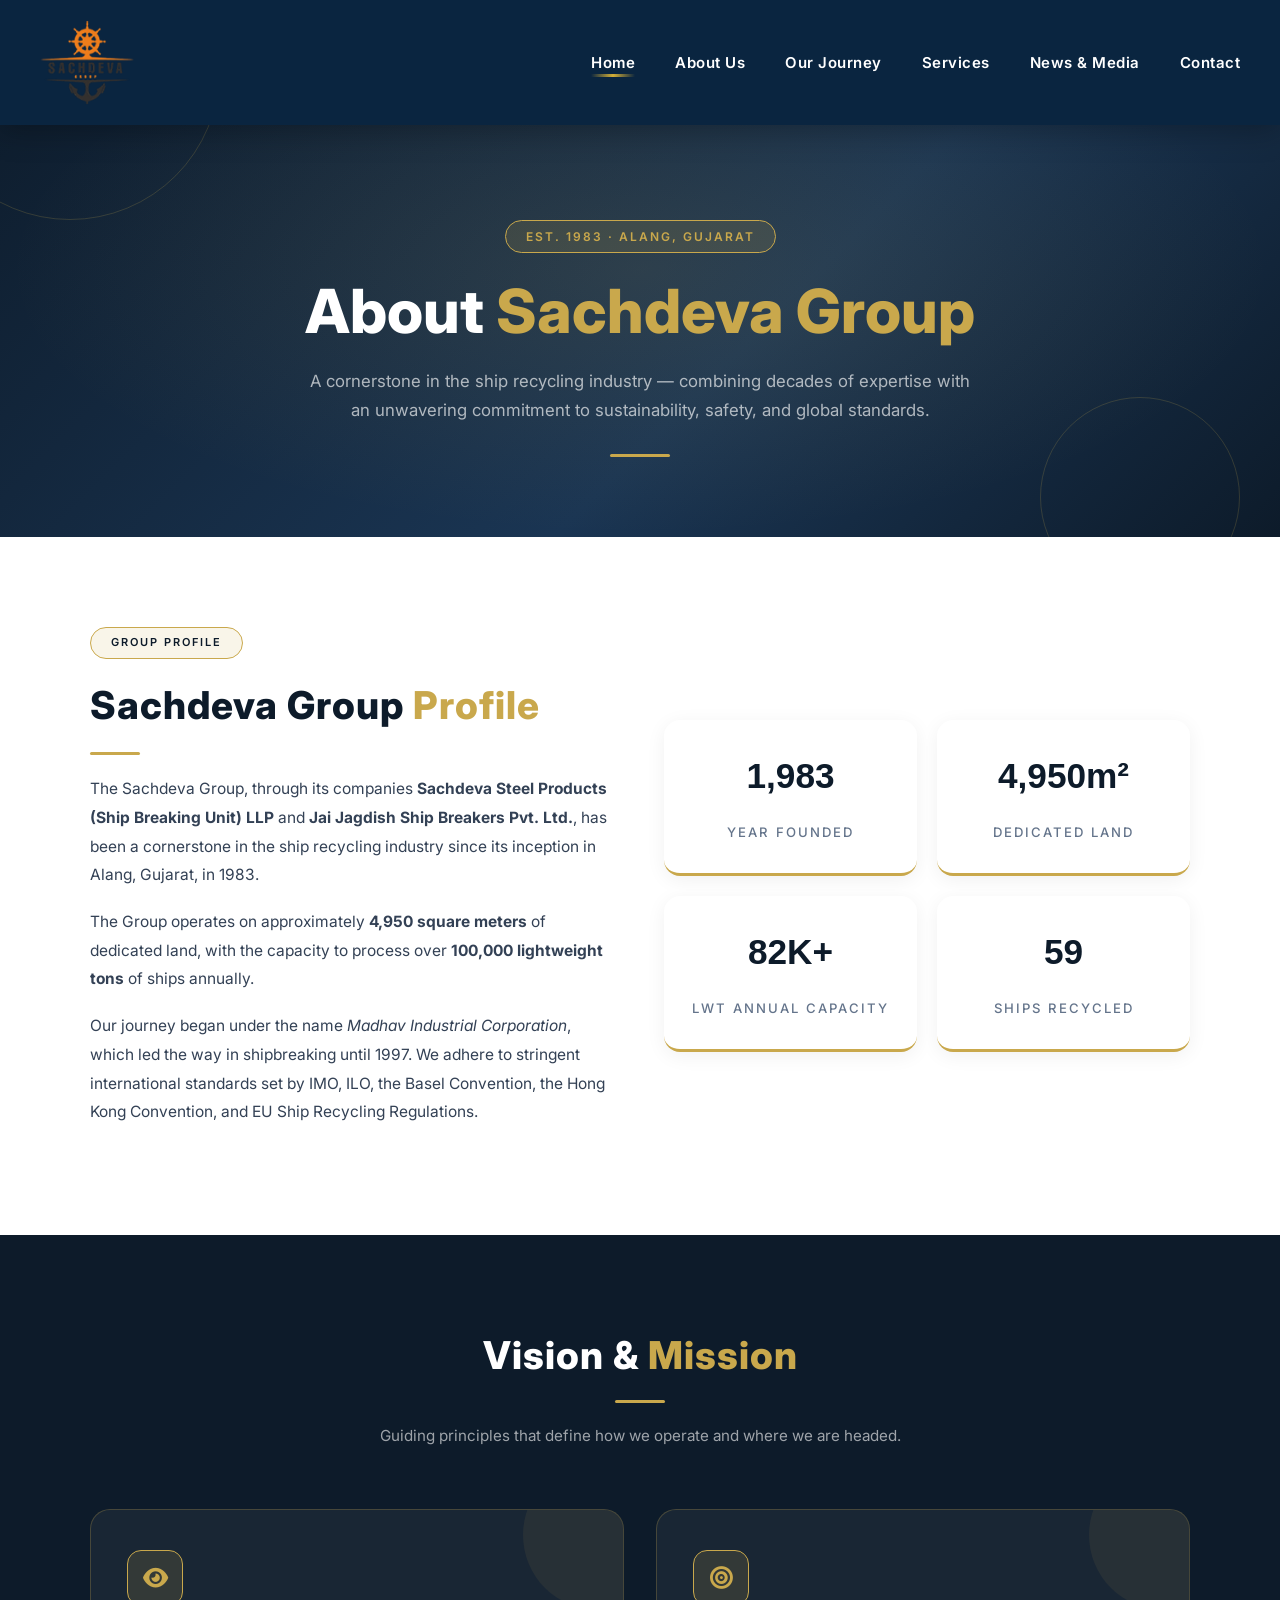
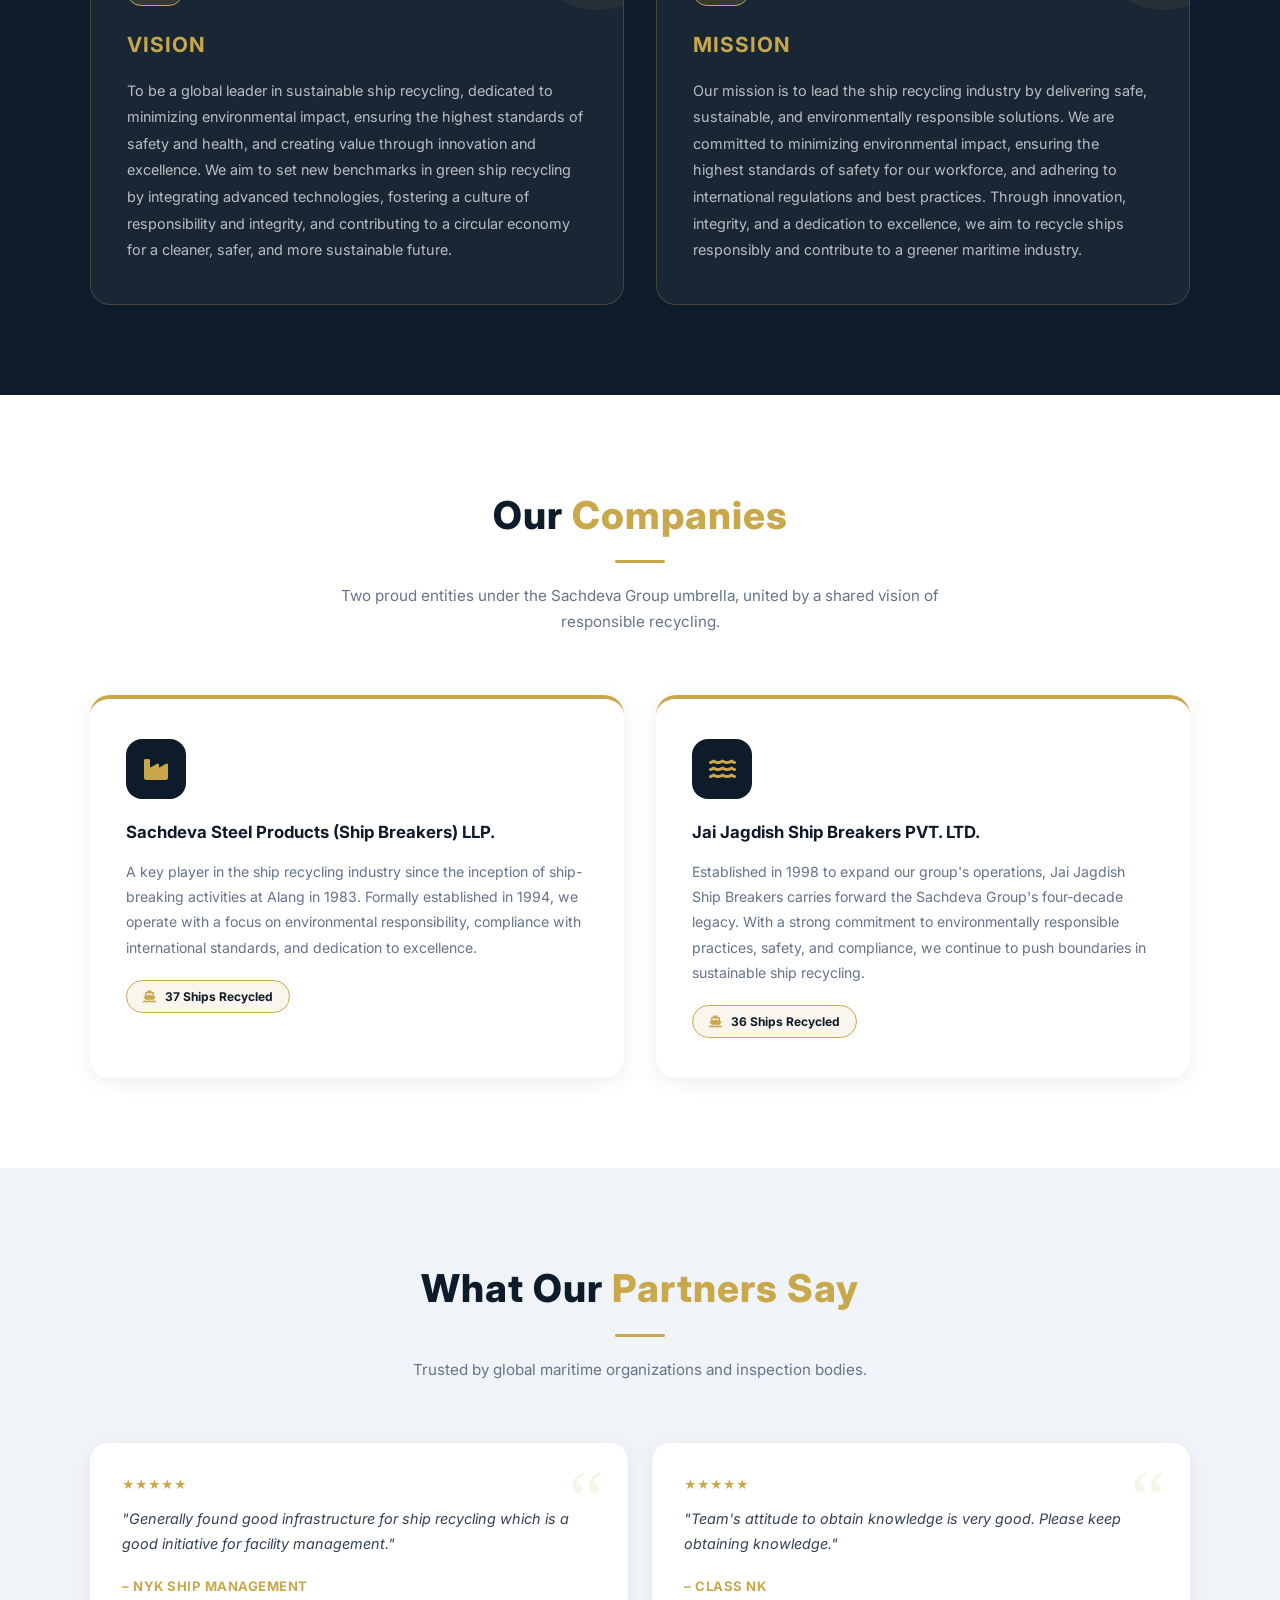
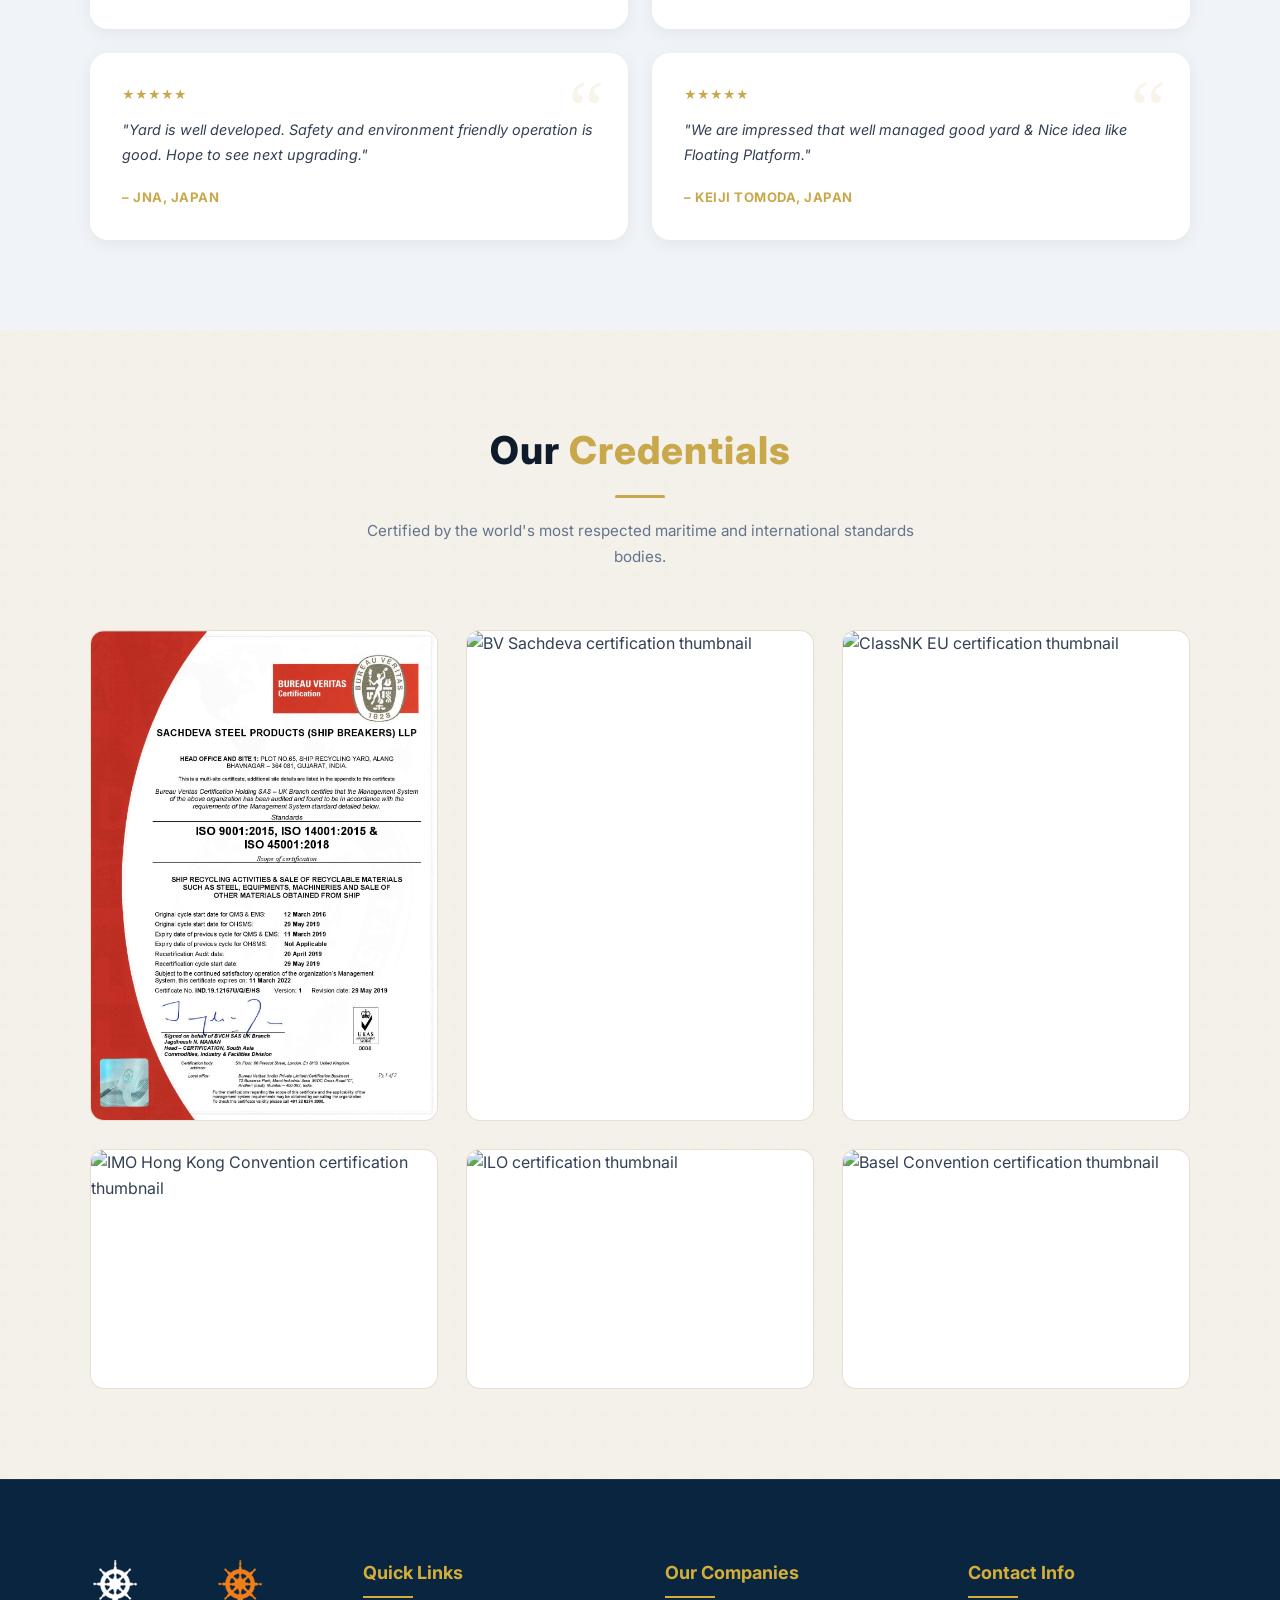
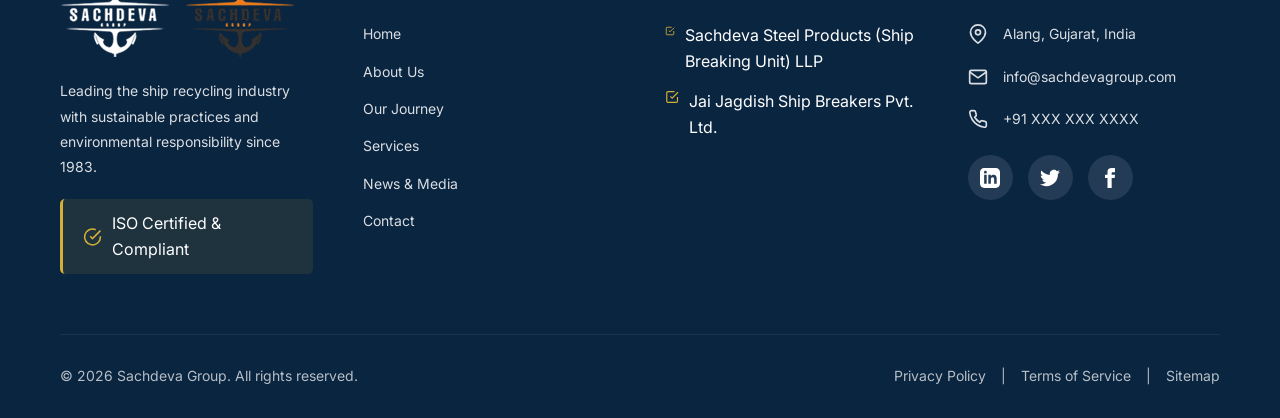
==== about.html @ ac98d4ba "add files" ====
<!DOCTYPE html>
<html lang="en">

<head>
    <meta charset="UTF-8" />
    <meta name="viewport" content="width=device-width, initial-scale=1.0" />
    <title>About Us – Sachdeva Group</title>
    <link href="https://fonts.googleapis.com/css2?family=Inter:wght@300;400;500;600;700;800&display=swap"
        rel="stylesheet" />
    <link href="https://cdnjs.cloudflare.com/ajax/libs/font-awesome/6.5.0/css/all.min.css" rel="stylesheet" />
    <link rel="preconnect" href="https://fonts.googleapis.com">
    <link rel="preconnect" href="https://fonts.gstatic.com" crossorigin="">
    <link href="fonts.googleapis.com/css2" rel="stylesheet">
    <link rel="stylesheet" href="agentapp_static/180193f0_40d1_70d0_7dcd_e2aaa36334c6/f39xi1f8zu/styles.css">
    <link rel="preload" as="video"
        href="https://assets.mixkit.co/videos/preview/mixkit-cargo-ship-sailing-in-the-ocean-1901-large.mp4">
    <link rel="preload" as="image" href="https://images.unsplash.com/photo-1586528116311-ad8dd3c8310d?w=800&amp;q=80">
    <link rel="preload" as="image" href="https://images.unsplash.com/photo-1568430462989-44163eb1752f?w=600&amp;q=80">
    <link rel="preload" as="image" href="https://images.unsplash.com/photo-1454165804606-c3d57bc86b40?w=600&amp;q=80">
    <link rel="stylesheet" href="css/inline_styles.css">
    <style>
        *,
        *::before,
        *::after {
            box-sizing: border-box;
            margin: 0;
            padding: 0;
        }

        :root {
            --navy: #0d1b2a;
            --gold: #c9a84c;
            --gold-light: #e4c46e;
            --bg: #f0f4f8;
            --white: #ffffff;
            --text: #334155;
            --muted: #64748b;
        }

        html {
            scroll-behavior: smooth;
        }

        body {
            font-family: 'Inter', sans-serif;
            background: var(--bg);
            color: var(--text);
            overflow-x: hidden;
        }

        /* ─── HERO ─── */
        .hero {
            background: linear-gradient(135deg, #0d1b2a 0%, #1a3553 60%, #0d1b2a 100%);
            padding: 100px 24px 80px;
            text-align: center;
            position: relative;
            overflow: hidden;
        }

        .hero::before {
            content: '';
            position: absolute;
            inset: 0;
            background: radial-gradient(ellipse at 50% 50%, rgba(201, 168, 76, 0.12) 0%, transparent 70%);
        }

        .hero-badge {
            display: inline-block;
            background: rgba(201, 168, 76, 0.15);
            border: 1px solid var(--gold);
            color: var(--gold);
            font-size: 12px;
            font-weight: 600;
            letter-spacing: 2px;
            text-transform: uppercase;
            padding: 6px 20px;
            border-radius: 50px;
            margin-bottom: 24px;
            animation: fadeDown 0.8s ease both;
        }

        .hero h1 {
            font-size: clamp(2.2rem, 5vw, 3.8rem);
            font-weight: 800;
            color: var(--white);
            line-height: 1.15;
            animation: fadeDown 0.9s ease 0.1s both;
        }

        .hero h1 span {
            color: var(--gold);
        }

        .hero-sub {
            max-width: 680px;
            margin: 20px auto 0;
            color: rgba(255, 255, 255, 0.65);
            font-size: 1.05rem;
            line-height: 1.7;
            animation: fadeDown 1s ease 0.2s both;
        }

        .hero-divider {
            width: 60px;
            height: 3px;
            background: var(--gold);
            margin: 30px auto 0;
            border-radius: 2px;
            animation: expandWidth 1s ease 0.4s both;
        }

        .hero-shape {
            position: absolute;
            border-radius: 50%;
            border: 1px solid rgba(201, 168, 76, 0.2);
            animation: pulse 4s ease-in-out infinite;
        }

        .hs1 {
            width: 300px;
            height: 300px;
            top: -80px;
            left: -80px;
        }

        .hs2 {
            width: 200px;
            height: 200px;
            bottom: -60px;
            right: 40px;
            animation-delay: 2s;
        }

        /* ─── SECTION WRAPPER ─── */
        .section {
            padding: 90px 24px;
        }

        .section-inner {
            max-width: 1100px;
            margin: 0 auto;
        }

        .section-title {
            text-align: center;
            font-size: clamp(1.6rem, 3vw, 2.4rem);
            font-weight: 800;
            color: var(--navy);
            margin-bottom: 12px;
        }

        .section-title span {
            color: var(--gold);
        }

        .section-sub {
            text-align: center;
            color: var(--muted);
            font-size: 0.95rem;
            max-width: 600px;
            margin: 0 auto 60px;
            line-height: 1.7;
        }

        .gold-line {
            width: 50px;
            height: 3px;
            background: var(--gold);
            margin: 14px auto 20px;
            border-radius: 2px;
        }

        /* ─── PROFILE INTRO ─── */
        .intro-grid {
            display: grid;
            grid-template-columns: 1fr 1fr;
            gap: 48px;
            align-items: center;
        }

        @media(max-width:768px) {
            .intro-grid {
                grid-template-columns: 1fr;
            }
        }

        .intro-text p {
            color: var(--text);
            line-height: 1.85;
            font-size: 0.97rem;
            margin-bottom: 18px;
        }

        .stats-grid {
            display: grid;
            grid-template-columns: 1fr 1fr;
            gap: 20px;
        }

        .stat-card {
            background: var(--white);
            border-radius: 16px;
            padding: 28px 22px;
            text-align: center;
            box-shadow: 0 4px 20px rgba(0, 0, 0, 0.06);
            border-bottom: 3px solid var(--gold);
            transition: transform 0.3s ease, box-shadow 0.3s ease;
            cursor: default;
        }

        .stat-card:hover {
            transform: translateY(-6px);
            box-shadow: 0 12px 32px rgba(0, 0, 0, 0.12);
        }

        .stat-number {
            font-size: 2.2rem;
            font-weight: 800;
            color: var(--navy);
            display: block;
        }

        .stat-label {
            font-size: 0.82rem;
            color: var(--muted);
            font-weight: 500;
            margin-top: 4px;
        }

        /* ─── TIMELINE ─── */
        .timeline-wrap {
            background: var(--bg);
        }

        .timeline {
            position: relative;
            max-width: 900px;
            margin: 0 auto;
        }

        .timeline::before {
            content: '';
            position: absolute;
            left: 50%;
            top: 0;
            bottom: 0;
            width: 2px;
            background: linear-gradient(to bottom, var(--gold), rgba(201, 168, 76, 0.2));
            transform: translateX(-50%);
        }

        @media(max-width:640px) {
            .timeline::before {
                left: 30px;
            }
        }

        .tl-item {
            display: flex;
            justify-content: flex-end;
            padding-right: calc(50% + 50px);
            margin-bottom: 60px;
            position: relative;
            opacity: 0;
            transform: translateX(-40px);
            transition: opacity 0.6s ease, transform 0.6s ease;
        }

        .tl-item.right {
            justify-content: flex-start;
            padding-right: 0;
            padding-left: calc(50% + 50px);
            transform: translateX(40px);
        }

        .tl-item.visible {
            opacity: 1;
            transform: translateX(0);
        }

        @media(max-width:640px) {

            .tl-item,
            .tl-item.right {
                justify-content: flex-start;
                padding-left: 70px;
                padding-right: 0;
                transform: translateX(-20px);
            }
        }

        .tl-icon {
            position: absolute;
            left: 50%;
            transform: translateX(-50%);
            top: 0;
            width: 56px;
            height: 56px;
            background: var(--navy);
            border-radius: 50%;
            border: 3px solid var(--gold);
            display: flex;
            align-items: center;
            justify-content: center;
            color: var(--gold);
            font-size: 1.1rem;
            z-index: 2;
            transition: transform 0.3s ease, background 0.3s ease;
            box-shadow: 0 0 0 6px rgba(201, 168, 76, 0.15);
        }

        .tl-item:hover .tl-icon {
            background: var(--gold);
            color: var(--navy);
            transform: translateX(-50%) scale(1.1);
        }

        @media(max-width:640px) {
            .tl-icon {
                left: 30px;
                transform: translateX(-50%);
            }

            .tl-item:hover .tl-icon {
                transform: translateX(-50%) scale(1.1);
            }
        }

        .tl-card {
            background: var(--white);
            border-radius: 16px;
            padding: 28px 28px;
            max-width: 360px;
            box-shadow: 0 4px 20px rgba(0, 0, 0, 0.07);
            border-left: 4px solid transparent;
            transition: transform 0.35s ease, box-shadow 0.35s ease, border-color 0.35s ease;
            position: relative;
        }

        .tl-card:hover {
            transform: translateY(-5px);
            box-shadow: 0 16px 40px rgba(0, 0, 0, 0.13);
            border-left-color: var(--gold);
        }

        .tl-badge {
            display: inline-block;
            background: var(--gold);
            color: var(--navy);
            font-size: 11px;
            font-weight: 700;
            padding: 4px 14px;
            border-radius: 50px;
            margin-bottom: 14px;
            letter-spacing: 0.5px;
        }

        .tl-card h3 {
            font-size: 1.1rem;
            font-weight: 700;
            color: var(--navy);
            margin-bottom: 10px;
        }

        .tl-card p {
            font-size: 0.88rem;
            color: var(--muted);
            line-height: 1.7;
        }

        /* ─── VISION & MISSION ─── */
        .vm-section {
            background: var(--navy);
        }

        .vm-section .section-title {
            color: var(--white);
        }

        .vm-section .section-sub {
            color: rgba(255, 255, 255, 0.6);
        }

        .vm-grid {
            display: grid;
            grid-template-columns: 1fr 1fr;
            gap: 32px;
        }

        @media(max-width:640px) {
            .vm-grid {
                grid-template-columns: 1fr;
            }
        }

        .vm-card {
            background: rgba(255, 255, 255, 0.05);
            border: 1px solid rgba(201, 168, 76, 0.25);
            border-radius: 20px;
            padding: 40px 36px;
            position: relative;
            overflow: hidden;
            transition: transform 0.35s ease, background 0.35s ease;
        }

        .vm-card::before {
            content: '';
            position: absolute;
            top: -50px;
            right: -50px;
            width: 150px;
            height: 150px;
            border-radius: 50%;
            background: rgba(201, 168, 76, 0.08);
            transition: transform 0.5s ease;
        }

        .vm-card:hover {
            transform: translateY(-6px);
            background: rgba(255, 255, 255, 0.08);
        }

        .vm-card:hover::before {
            transform: scale(1.6);
        }

        .vm-icon {
            width: 56px;
            height: 56px;
            background: rgba(201, 168, 76, 0.15);
            border: 1px solid var(--gold);
            border-radius: 14px;
            display: flex;
            align-items: center;
            justify-content: center;
            color: var(--gold);
            font-size: 1.4rem;
            margin-bottom: 22px;
        }

        .vm-card h3 {
            font-size: 1.3rem;
            font-weight: 700;
            color: var(--gold);
            margin-bottom: 16px;
            letter-spacing: 1px;
        }

        .vm-card p {
            color: rgba(255, 255, 255, 0.7);
            font-size: 0.9rem;
            line-height: 1.85;
        }

        /* ─── COMPANIES ─── */
        .companies-grid {
            display: grid;
            grid-template-columns: 1fr 1fr;
            gap: 32px;
        }

        @media(max-width:640px) {
            .companies-grid {
                grid-template-columns: 1fr;
            }
        }

        .company-card {
            background: var(--white);
            border-radius: 20px;
            padding: 40px 36px;
            box-shadow: 0 4px 20px rgba(0, 0, 0, 0.07);
            position: relative;
            overflow: hidden;
            transition: transform 0.35s ease, box-shadow 0.35s ease;
            border-top: 4px solid var(--gold);
        }

        .company-card::after {
            content: '';
            position: absolute;
            bottom: 0;
            left: 0;
            right: 0;
            height: 0;
            background: linear-gradient(to top, rgba(201, 168, 76, 0.06), transparent);
            transition: height 0.4s ease;
        }

        .company-card:hover {
            transform: translateY(-8px);
            box-shadow: 0 20px 50px rgba(0, 0, 0, 0.12);
        }

        .company-card:hover::after {
            height: 100%;
        }

        .company-icon {
            width: 60px;
            height: 60px;
            background: var(--navy);
            border-radius: 16px;
            display: flex;
            align-items: center;
            justify-content: center;
            color: var(--gold);
            font-size: 1.5rem;
            margin-bottom: 22px;
            transition: transform 0.3s ease;
        }

        .company-card:hover .company-icon {
            transform: rotate(-5deg) scale(1.05);
        }

        .company-card h3 {
            font-size: 1.05rem;
            font-weight: 700;
            color: var(--navy);
            margin-bottom: 14px;
            line-height: 1.4;
        }

        .company-card p {
            font-size: 0.88rem;
            color: var(--muted);
            line-height: 1.8;
        }

        .company-ships {
            display: inline-flex;
            align-items: center;
            gap: 8px;
            margin-top: 20px;
            background: rgba(201, 168, 76, 0.1);
            border: 1px solid var(--gold);
            color: var(--navy);
            font-size: 12px;
            font-weight: 700;
            padding: 6px 16px;
            border-radius: 50px;
        }

        .company-ships i {
            color: var(--gold);
        }

        /* ─── TESTIMONIALS ─── */
        .testimonials-section {
            background: var(--bg);
        }

        .testi-grid {
            display: grid;
            grid-template-columns: repeat(2, 1fr);
            gap: 24px;
        }

        @media(max-width:640px) {
            .testi-grid {
                grid-template-columns: 1fr;
            }
        }

        .testi-card {
            background: var(--white);
            border-radius: 18px;
            padding: 32px 28px;
            box-shadow: 0 4px 18px rgba(0, 0, 0, 0.06);
            position: relative;
            transition: transform 0.35s ease, box-shadow 0.35s ease;
            border-left: 4px solid transparent;
        }

        .testi-card::before {
            content: '\201C';
            position: absolute;
            top: 16px;
            right: 24px;
            font-size: 5rem;
            color: rgba(201, 168, 76, 0.12);
            font-family: Georgia, serif;
            line-height: 1;
        }

        .testi-card:hover {
            transform: translateY(-6px);
            box-shadow: 0 16px 40px rgba(0, 0, 0, 0.12);
            border-left-color: var(--gold);
        }

        .testi-card p {
            font-size: 0.9rem;
            color: var(--text);
            line-height: 1.75;
            font-style: italic;
            margin-bottom: 20px;
        }

        .testi-author {
            font-size: 0.82rem;
            font-weight: 700;
            color: var(--gold);
            text-transform: uppercase;
            letter-spacing: 0.5px;
        }

        .testi-stars {
            color: var(--gold);
            font-size: 0.75rem;
            margin-bottom: 12px;
        }

        /* ══════════════════════════════════════
       ─── CREDENTIALS — Certificate Cards ──
       ══════════════════════════════════════ */
        .cred-section {
            background: #f4f1eb;
            padding: 90px 24px;
            position: relative;
            overflow: hidden;
        }

        .cred-section::before {
            content: '';
            position: absolute;
            inset: 0;
            background: url("data:image/svg+xml,%3Csvg width='60' height='60' viewBox='0 0 60 60' xmlns='http://www.w3.org/2000/svg'%3E%3Cg fill='none' fill-rule='evenodd'%3E%3Cg fill='%23c9a84c' fill-opacity='0.04'%3E%3Cpath d='M36 34v-4h-2v4h-4v2h4v4h2v-4h4v-2h-4zm0-30V0h-2v4h-4v2h4v4h2V6h4V4h-4zM6 34v-4H4v4H0v2h4v4h2v-4h4v-2H6zM6 4V0H4v4H0v2h4v4h2V6h4V4H6z'/%3E%3C/g%3E%3C/g%3E%3C/svg%3E");
            pointer-events: none;
        }

        .cred-section .section-title {
            color: var(--navy);
            position: relative;
        }

        .cred-section .gold-line {
            position: relative;
        }

        .cred-section .section-sub {
            position: relative;
        }

        /* grid of cert cards */
        .cert-grid {
            display: grid;
            grid-template-columns: repeat(3, 1fr);
            gap: 28px;
            max-width: 1100px;
            margin: 0 auto;
            position: relative;
        }

        @media(max-width:900px) {
            .cert-grid {
                grid-template-columns: repeat(2, 1fr);
            }
        }

        @media(max-width:560px) {
            .cert-grid {
                grid-template-columns: 1fr;
            }
        }

        /* individual certificate card */
        .cert-card {
            background: #fff;
            border-radius: 14px;
            overflow: hidden;
            position: relative;
            cursor: pointer;
            transition: transform 0.32s ease, box-shadow 0.32s ease;
            border: 1px solid rgba(224, 216, 196, 0.8);
            min-height: 240px;
            display: grid;
        }

        .cert-card img {
            width: 100%;
            height: 100%;
            display: block;
            object-fit: cover;
        }

        .cert-card.cert-image-card::after {
            content: 'View certificate';
            position: absolute;
            inset: 0;
            display: flex;
            align-items: flex-end;
            justify-content: center;
            padding: 16px;
            color: #fff;
            background: linear-gradient(180deg, rgba(0, 0, 0, 0) 0%, rgba(0, 0, 0, 0.5) 100%);
            opacity: 0;
            transition: opacity 0.25s ease;
            font-size: 0.95rem;
            font-weight: 700;
            letter-spacing: 0.5px;
            pointer-events: none;
        }

        .cert-card:hover {
            transform: translateY(-8px);
            box-shadow: 0 24px 48px rgba(0, 0, 0, 0.18);
        }

        .cert-card.cert-image-card:hover::after {
            opacity: 1;
        }

        /* top red accent bar (like Bureau Veritas red) */
        .cert-top-bar {
            height: 8px;
            background: linear-gradient(90deg, #c0392b 0%, #e74c3c 50%, #c0392b 100%);
        }

        .cert-top-bar.blue {
            background: linear-gradient(90deg, #1a3553 0%, #2d6a9f 50%, #1a3553 100%);
        }

        .cert-top-bar.gold {
            background: linear-gradient(90deg, #b8860b 0%, var(--gold) 50%, #b8860b 100%);
        }

        /* issuer header row */
        .cert-header {
            display: flex;
            align-items: center;
            gap: 12px;
            padding: 16px 20px 12px;
            border-bottom: 1px solid #f0ebe0;
            background: #fdfbf7;
        }

        .cert-logo {
            width: 44px;
            height: 44px;
            border-radius: 8px;
            display: flex;
            align-items: center;
            justify-content: center;
            font-size: 1.2rem;
            flex-shrink: 0;
            transition: transform 0.35s ease;
        }

        .cert-logo.red-bg {
            background: #c0392b;
            color: #fff;
        }

        .cert-logo.blue-bg {
            background: #1a3553;
            color: var(--gold);
        }

        .cert-logo.gold-bg {
            background: var(--gold);
            color: var(--navy);
        }

        .cert-card:hover .cert-logo {
            transform: scale(1.1) rotate(-4deg);
        }

        .cert-issuer-info {
            text-align: left;
        }

        .cert-issuer-name {
            font-size: 0.72rem;
            font-weight: 800;
            color: var(--navy);
            text-transform: uppercase;
            letter-spacing: 0.8px;
            line-height: 1.3;
        }

        .cert-issuer-type {
            font-size: 0.65rem;
            color: var(--muted);
            margin-top: 1px;
            font-style: italic;
        }

        /* certificate body */
        .cert-body {
            padding: 20px 20px 0;
            text-align: center;
            position: relative;
        }

        /* large decorative seal/watermark */
        .cert-watermark {
            position: absolute;
            top: 50%;
            left: 50%;
            transform: translate(-50%, -50%);
            width: 80px;
            height: 80px;
            border-radius: 50%;
            border: 2px dashed rgba(201, 168, 76, 0.15);
            display: flex;
            align-items: center;
            justify-content: center;
            color: rgba(201, 168, 76, 0.1);
            font-size: 2rem;
            pointer-events: none;
            transition: all 0.4s ease;
        }

        .cert-card:hover .cert-watermark {
            color: rgba(201, 168, 76, 0.22);
            border-color: rgba(201, 168, 76, 0.22);
            transform: translate(-50%, -50%) scale(1.15);
        }

        .cert-to {
            font-size: 0.65rem;
            color: var(--muted);
            text-transform: uppercase;
            letter-spacing: 1px;
            margin-bottom: 6px;
        }

        .cert-company-name {
            font-size: 0.82rem;
            font-weight: 800;
            color: var(--navy);
            text-transform: uppercase;
            letter-spacing: 0.5px;
            margin-bottom: 14px;
            line-height: 1.4;
        }

        .cert-divider {
            width: 100%;
            height: 1px;
            background: linear-gradient(90deg, transparent, var(--gold), transparent);
            margin: 10px 0;
        }

        .cert-standard-label {
            font-size: 0.6rem;
            text-transform: uppercase;
            letter-spacing: 1.5px;
            color: var(--muted);
            margin-bottom: 4px;
        }

        .cert-standard {
            font-size: 1.6rem;
            font-weight: 900;
            color: var(--navy);
            letter-spacing: 1px;
            line-height: 1;
            margin-bottom: 6px;
        }

        .cert-standard.sm {
            font-size: 1.1rem;
            letter-spacing: 0.5px;
        }

        .cert-standard span {
            color: #c0392b;
        }

        .cert-standard.blue-std span {
            color: #2d6a9f;
        }

        .cert-standard.gold-std span {
            color: var(--gold);
        }

        .cert-scope-label {
            font-size: 0.6rem;
            text-transform: uppercase;
            letter-spacing: 1px;
            color: var(--muted);
            margin: 10px 0 4px;
        }

        .cert-scope {
            font-size: 0.72rem;
            color: var(--text);
            line-height: 1.55;
            padding: 0 4px;
        }

        /* meta row */
        .cert-meta {
            display: grid;
            grid-template-columns: 1fr 1fr;
            gap: 0;
            border-top: 1px solid #f0ebe0;
            margin-top: 16px;
        }

        .cert-meta-item {
            padding: 10px 12px;
            text-align: left;
            border-right: 1px solid #f0ebe0;
        }

        .cert-meta-item:last-child {
            border-right: none;
        }

        .cert-meta-item label {
            display: block;
            font-size: 0.58rem;
            text-transform: uppercase;
            letter-spacing: 0.8px;
            color: var(--muted);
            font-weight: 600;
            margin-bottom: 2px;
        }

        .cert-meta-item span {
            font-size: 0.72rem;
            font-weight: 700;
            color: var(--navy);
        }

        /* bottom strip */
        .cert-footer-strip {
            background: var(--navy);
            color: var(--gold);
            font-size: 0.65rem;
            font-weight: 700;
            text-align: center;
            padding: 8px 10px;
            letter-spacing: 1px;
            text-transform: uppercase;
            display: flex;
            align-items: center;
            justify-content: center;
            gap: 6px;
            transition: background 0.3s ease, color 0.3s ease;
        }

        .cert-footer-strip.red-ft {
            background: #c0392b;
            color: #fff;
        }

        .cert-footer-strip.blue-ft {
            background: #1a3553;
            color: var(--gold);
        }

        .cert-footer-strip.gold-ft {
            background: var(--gold);
            color: var(--navy);
        }

        .cert-card:hover .cert-footer-strip {
            background: var(--gold);
            color: var(--navy);
        }

        /* verified tick overlay on hover */
        .cert-verified-overlay {
            position: absolute;
            inset: 0;
            display: flex;
            align-items: center;
            justify-content: center;
            background: rgba(13, 27, 42, 0.0);
            transition: background 0.35s ease;
            pointer-events: none;
            z-index: 5;
        }

        .cert-verified-badge {
            background: var(--gold);
            color: var(--navy);
            font-size: 0.7rem;
            font-weight: 800;
            padding: 6px 16px;
            border-radius: 50px;
            text-transform: uppercase;
            letter-spacing: 1px;
            display: flex;
            align-items: center;
            gap: 6px;
            opacity: 0;
            transform: scale(0.7) translateY(8px);
            transition: opacity 0.35s ease, transform 0.35s ease;
            box-shadow: 0 4px 16px rgba(0, 0, 0, 0.2);
        }

        .cert-card:hover .cert-verified-overlay {
            background: rgba(13, 27, 42, 0.04);
        }

        .cert-card:hover .cert-verified-badge {
            opacity: 1;
            transform: scale(1) translateY(0);
        }

        /* ─── ANIMATIONS ─── */
        @keyframes fadeDown {
            from {
                opacity: 0;
                transform: translateY(-20px);
            }

            to {
                opacity: 1;
                transform: translateY(0);
            }
        }

        @keyframes expandWidth {
            from {
                width: 0;
            }

            to {
                width: 60px;
            }
        }

        @keyframes pulse {

            0%,
            100% {
                transform: scale(1);
                opacity: 0.4;
            }

            50% {
                transform: scale(1.05);
                opacity: 0.7;
            }
        }

        @keyframes fadeUp {
            from {
                opacity: 0;
                transform: translateY(30px);
            }

            to {
                opacity: 1;
                transform: translateY(0);
            }
        }

        .fade-up {
            opacity: 0;
            transform: translateY(30px);
            transition: opacity 0.7s ease, transform 0.7s ease;
        }

        .fade-up.visible {
            opacity: 1;
            transform: translateY(0);
        }

        /* lightbox */
        .lightbox {
            position: fixed;
            inset: 0;
            background: rgba(0, 0, 0, 0.88);
            z-index: 1000;
            display: none;
            align-items: center;
            justify-content: center;
            padding: 24px;
            cursor: zoom-out;
        }

        .lightbox.open {
            display: flex;
            animation: fadeUp 0.3s ease both;
        }

        .lightbox-inner {
            background: transparent;
            border-radius: 12px;
            max-width: 95vw;
            width: 100%;
            max-height: 95vh;
            overflow: hidden;
            box-shadow: 0 30px 80px rgba(0, 0, 0, 0.5);
            cursor: default;
            animation: fadeUp 0.3s ease both;
            position: relative;
        }

        .lb-cert-image {
            width: 100%;
            height: 100%;
            display: block;
            object-fit: contain;
            max-height: 95vh;
            background: #000;
        }

        .lightbox-close {
            position: absolute;
            top: 12px;
            right: 14px;
            background: rgba(0, 0, 0, 0.12);
            border: none;
            border-radius: 50%;
            width: 30px;
            height: 30px;
            display: flex;
            align-items: center;
            justify-content: center;
            cursor: pointer;
            font-size: 1rem;
            color: var(--navy);
            transition: background 0.2s;
            z-index: 2;
        }

        .lightbox-close:hover {
            background: rgba(0, 0, 0, 0.22);
        }
    </style>
</head>

<body>
    <header id="header" class="header scrolled">
        <nav class="nav-container">
            <div class="logo" data-aos="fade-right">
                <!-- <img src="images/logo-white.png" alt="Sachdeva Group Logo" class="logo-img"> -->
                <img src="images/logo.png" alt="Sachdeva Group Logo" class="logo-img">
            </div>
            <ul class="nav-menu" id="navMenu">
                <li><a href="#home" class="nav-link active-link">Home</a></li>
                <li><a href="#about" class="nav-link">About Us</a></li>
                <li><a href="#companies" class="nav-link">Our Journey</a></li>
                <li><a href="#services" class="nav-link">Services</a></li>
                <li><a href="#news" class="nav-link">News &amp; Media</a></li>
                <li><a href="#contact" class="nav-link">Contact</a></li>
            </ul>
            <div class="mobile-menu-toggle" id="mobileMenuToggle">
                <span></span>
                <span></span>
                <span></span>
            </div>
        </nav>
    </header>
    <!-- ─── HERO ─── -->

    <section class="hero" style="padding-top: 220px;">
        <div class="hero-shape hs1"></div>
        <div class="hero-shape hs2"></div>
        <div class="hero-badge">Est. 1983 · Alang, Gujarat</div>
        <h1>About <span>Sachdeva Group</span></h1>
        <p class="hero-sub">A cornerstone in the ship recycling industry — combining decades of expertise with an
            unwavering commitment to sustainability, safety, and global standards.</p>
        <div class="hero-divider"></div>
    </section>

    <!-- ─── GROUP PROFILE INTRO ─── -->
    <section class="section" style="background:#fff;">
        <div class="section-inner">
            <div class="intro-grid">
                <div class="intro-text fade-up">
                    <div class="hero-badge"
                        style="background:rgba(201,168,76,0.12);border:1px solid var(--gold);color:var(--navy);font-size:11px;display:inline-block;margin-bottom:16px;">
                        Group Profile</div>
                    <h2 class="section-title" style="text-align:left;margin-bottom:16px;">Sachdeva Group
                        <span>Profile</span>
                    </h2>
                    <div class="gold-line" style="margin:0 0 20px;"></div>
                    <p>The Sachdeva Group, through its companies <strong>Sachdeva Steel Products (Ship Breaking Unit)
                            LLP</strong> and <strong>Jai Jagdish Ship Breakers Pvt. Ltd.</strong>, has been a
                        cornerstone in the ship recycling industry since its inception in Alang, Gujarat, in 1983.</p>
                    <p>The Group operates on approximately <strong>4,950 square meters</strong> of dedicated land, with
                        the capacity to process over <strong>100,000 lightweight tons</strong> of ships annually.</p>
                    <p>Our journey began under the name <em>Madhav Industrial Corporation</em>, which led the way in
                        shipbreaking until 1997. We adhere to stringent international standards set by IMO, ILO, the
                        Basel Convention, the Hong Kong Convention, and EU Ship Recycling Regulations.</p>
                </div>
                <div class="stats-grid fade-up" style="transition-delay:0.2s;">
                    <div class="stat-card">
                        <span class="stat-number">1983</span>
                        <span class="stat-label">Year Founded</span>
                    </div>
                    <div class="stat-card">
                        <span class="stat-number">4,950<small style="font-size:1rem">m²</small></span>
                        <span class="stat-label">Dedicated Land</span>
                    </div>
                    <div class="stat-card">
                        <span class="stat-number">100K+</span>
                        <span class="stat-label">LWT Annual Capacity</span>
                    </div>
                    <div class="stat-card">
                        <span class="stat-number">73</span>
                        <span class="stat-label">Ships Recycled</span>
                    </div>
                </div>
            </div>
        </div>
    </section>

    <!-- ─── TIMELINE / JOURNEY ─── -->
    <!-- <section class="section timeline-wrap">
        <div class="section-inner">
            <p class="hero-badge"
                style="text-align:center;display:block;width:fit-content;margin:0 auto 12px;background:rgba(201,168,76,0.12);border:1px solid var(--gold);color:var(--navy);font-size:11px;">
                Our Journey</p>
            <h2 class="section-title">Sachdeva Group <span>Journey</span></h2>
            <div class="gold-line"></div>
            <p class="section-sub">Four decades of commitment, growth, and responsible ship recycling.</p>
            <div class="timeline">
                <div class="tl-item">
                    <div class="tl-icon"><i class="fas fa-anchor"></i></div>
                    <div class="tl-card">
                        <span class="tl-badge">Since 1983</span>
                        <h3>Our Foundation</h3>
                        <p>Since our inception in 1983, Sachdeva Group has been a pioneer in the ship recycling industry
                            at Alang, committed to sustainable practices and innovative solutions.</p>
                    </div>
                </div>
                <div class="tl-item right">
                    <div class="tl-icon"><i class="fas fa-clock"></i></div>
                    <div class="tl-card">
                        <span class="tl-badge">1983–1997</span>
                        <h3>Early Years</h3>
                        <p>Operating as <strong>Madhav Industrial Corporation</strong>, we established our foundation
                            with a skilled workforce, modern facilities, and strong environmental stewardship.</p>
                    </div>
                </div>
                <div class="tl-item">
                    <div class="tl-icon"><i class="fas fa-building"></i></div>
                    <div class="tl-card">
                        <span class="tl-badge">1994</span>
                        <h3>Sachdeva Steel Products</h3>
                        <p>Formally established under the name <strong>Sachdeva Steel Products (Ship Breakers)</strong>,
                            solidifying our identity and expanding our recycling capabilities.</p>
                    </div>
                </div>
                <div class="tl-item right">
                    <div class="tl-icon"><i class="fas fa-retweet"></i></div>
                    <div class="tl-card">
                        <span class="tl-badge">1997</span>
                        <h3>Rebranding</h3>
                        <p>Rebranded to <strong>Sachdeva Steel Products (Ship Breakers)</strong>, successfully recycled
                            37 ships, and began scaling operations to meet growing global demand.</p>
                    </div>
                </div>
                <div class="tl-item">
                    <div class="tl-icon"><i class="fas fa-ship"></i></div>
                    <div class="tl-card">
                        <span class="tl-badge">1998</span>
                        <h3>Jai Jagdish Established</h3>
                        <p>To expand operations, <strong>Jai Jagdish Ship Breakers Pvt. Ltd.</strong> was established,
                            which has since successfully recycled 36 ships with international compliance.</p>
                    </div>
                </div>
                <div class="tl-item right">
                    <div class="tl-icon"><i class="fas fa-leaf"></i></div>
                    <div class="tl-card">
                        <span class="tl-badge">Today</span>
                        <h3>Global Leadership</h3>
                        <p>Leading responsible ship recycling with 73+ ships recycled, adherence to IMO, ILO, Basel,
                            Hong Kong Convention, and EU regulations — building a greener maritime future.</p>
                    </div>
                </div>
            </div>
        </div>
    </section> -->

    <!-- ─── VISION & MISSION ─── -->
    <section class="section vm-section">
        <div class="section-inner">
            <h2 class="section-title">Vision <span style="color:#fff;">&</span> <span>Mission</span></h2>
            <div class="gold-line"></div>
            <p class="section-sub">Guiding principles that define how we operate and where we are headed.</p>
            <div class="vm-grid">
                <div class="vm-card fade-up">
                    <div class="vm-icon"><i class="fas fa-eye"></i></div>
                    <h3>VISION</h3>
                    <p>To be a global leader in sustainable ship recycling, dedicated to minimizing environmental
                        impact, ensuring the highest standards of safety and health, and creating value through
                        innovation and excellence. We aim to set new benchmarks in green ship recycling by integrating
                        advanced technologies, fostering a culture of responsibility and integrity, and contributing to
                        a circular economy for a cleaner, safer, and more sustainable future.</p>
                </div>
                <div class="vm-card fade-up" style="transition-delay:0.15s;">
                    <div class="vm-icon"><i class="fas fa-bullseye"></i></div>
                    <h3>MISSION</h3>
                    <p>Our mission is to lead the ship recycling industry by delivering safe, sustainable, and
                        environmentally responsible solutions. We are committed to minimizing environmental impact,
                        ensuring the highest standards of safety for our workforce, and adhering to international
                        regulations and best practices. Through innovation, integrity, and a dedication to excellence,
                        we aim to recycle ships responsibly and contribute to a greener maritime industry.</p>
                </div>
            </div>
        </div>
    </section>

    <!-- ─── OUR COMPANIES ─── -->
    <section class="section" style="background:#fff;">
        <div class="section-inner">
            <h2 class="section-title">Our <span>Companies</span></h2>
            <div class="gold-line"></div>
            <p class="section-sub">Two proud entities under the Sachdeva Group umbrella, united by a shared vision of
                responsible recycling.</p>
            <div class="companies-grid">
                <div class="company-card fade-up">
                    <div class="company-icon"><i class="fas fa-industry"></i></div>
                    <h3>Sachdeva Steel Products (Ship Breakers) LLP.</h3>
                    <p>A key player in the ship recycling industry since the inception of ship-breaking activities at
                        Alang in 1983. Formally established in 1994, we operate with a focus on environmental
                        responsibility, compliance with international standards, and dedication to excellence.</p>
                    <div class="company-ships"><i class="fas fa-ship"></i> 37 Ships Recycled</div>
                </div>
                <div class="company-card fade-up" style="transition-delay:0.15s;">
                    <div class="company-icon"><i class="fas fa-water"></i></div>
                    <h3>Jai Jagdish Ship Breakers PVT. LTD.</h3>
                    <p>Established in 1998 to expand our group's operations, Jai Jagdish Ship Breakers carries forward
                        the Sachdeva Group's four-decade legacy. With a strong commitment to environmentally responsible
                        practices, safety, and compliance, we continue to push boundaries in sustainable ship recycling.
                    </p>
                    <div class="company-ships"><i class="fas fa-ship"></i> 36 Ships Recycled</div>
                </div>
            </div>
        </div>
    </section>

    <!-- ─── TESTIMONIALS ─── -->
    <section class="section testimonials-section">
        <div class="section-inner">
            <h2 class="section-title">What Our <span>Partners Say</span></h2>
            <div class="gold-line"></div>
            <p class="section-sub">Trusted by global maritime organizations and inspection bodies.</p>
            <div class="testi-grid">
                <div class="testi-card fade-up">
                    <div class="testi-stars">★★★★★</div>
                    <p>"Generally found good infrastructure for ship recycling which is a good initiative for facility
                        management."</p>
                    <div class="testi-author">– NYK Ship Management</div>
                </div>
                <div class="testi-card fade-up" style="transition-delay:0.1s;">
                    <div class="testi-stars">★★★★★</div>
                    <p>"Team's attitude to obtain knowledge is very good. Please keep obtaining knowledge."</p>
                    <div class="testi-author">– Class NK</div>
                </div>
                <div class="testi-card fade-up" style="transition-delay:0.2s;">
                    <div class="testi-stars">★★★★★</div>
                    <p>"Yard is well developed. Safety and environment friendly operation is good. Hope to see next
                        upgrading."</p>
                    <div class="testi-author">– JNA, Japan</div>
                </div>
                <div class="testi-card fade-up" style="transition-delay:0.3s;">
                    <div class="testi-stars">★★★★★</div>
                    <p>"We are impressed that well managed good yard & Nice idea like Floating Platform."</p>
                    <div class="testi-author">– Keiji Tomoda, Japan</div>
                </div>
            </div>
        </div>
    </section>

    <!-- ══════════════════════════════════════════════════
     ─── OUR CREDENTIALS — Certificate Cards ──
     ══════════════════════════════════════════════════ -->
    <section class="cred-section">
        <div style="max-width:1100px;margin:0 auto;position:relative;">
            <h2 class="section-title" style="color:var(--navy);">Our <span>Credentials</span></h2>
            <div class="gold-line"></div>
            <p class="section-sub" style="color:var(--muted);">Certified by the world's most respected maritime and
                international standards bodies.</p>

            <div class="cert-grid fade-up" style="margin-top:50px;">
                <article class="cert-card cert-image-card" onclick="openLightbox('lb1')" role="button" tabindex="0"
                    aria-label="Open Bureau Veritas certificate">
                    <img src="images/cert/1.jpg" alt="Bureau Veritas certification thumbnail">
                </article>
                <article class="cert-card cert-image-card" onclick="openLightbox('lb2')" role="button" tabindex="0"
                    aria-label="Open BV Sachdeva certificate">
                    <img src="images/cert-bv-sachdeva.jpg" alt="BV Sachdeva certification thumbnail">
                </article>
                <article class="cert-card cert-image-card" onclick="openLightbox('lb3')" role="button" tabindex="0"
                    aria-label="Open ClassNK EU certificate">
                    <img src="images/cert-classnk-eu.jpg" alt="ClassNK EU certification thumbnail">
                </article>
                <article class="cert-card cert-image-card" onclick="openLightbox('lb4')" role="button" tabindex="0"
                    aria-label="Open IMO HKC certificate">
                    <img src="images/cert-imo-hkc.jpg" alt="IMO Hong Kong Convention certification thumbnail">
                </article>
                <article class="cert-card cert-image-card" onclick="openLightbox('lb5')" role="button" tabindex="0"
                    aria-label="Open ILO certificate">
                    <img src="images/cert-ilo.jpg" alt="ILO certification thumbnail">
                </article>
                <article class="cert-card cert-image-card" onclick="openLightbox('lb6')" role="button" tabindex="0"
                    aria-label="Open Basel Convention certificate">
                    <img src="images/cert-basel.jpg" alt="Basel Convention certification thumbnail">
                </article>
            </div>
        </div>
    </section>

    <!-- ─── LIGHTBOX MODALS ─── -->
    <div class="lightbox" id="lb1" onclick="closeLightbox(event, 'lb1')">
        <div class="lightbox-inner">
            <button class="lightbox-close" onclick="closeLightbox(event, 'lb1')"><i class="fas fa-times"></i></button>
            <img class="lb-cert-image" src="images/cert/1.jpg" alt="Certificate">

        </div>
    </div>

    <div class="lightbox" id="lb2" onclick="closeLightbox(event, 'lb2')">
        <div class="lightbox-inner">
            <button class="lightbox-close" onclick="closeLightbox(event, 'lb2')"><i class="fas fa-times"></i></button>
            <img class="lb-cert-image" src="images/cert-bv-sachdeva.jpg" alt="Certificate">
        </div>
    </div>

    <div class="lightbox" id="lb3" onclick="closeLightbox(event, 'lb3')">
        <div class="lightbox-inner">
            <button class="lightbox-close" onclick="closeLightbox(event, 'lb3')"><i class="fas fa-times"></i></button>
            <img class="lb-cert-image" src="images/cert-classnk-eu.jpg" alt="Certificate">
        </div>
    </div>

    <div class="lightbox" id="lb4" onclick="closeLightbox(event, 'lb4')">
        <div class="lightbox-inner">
            <button class="lightbox-close" onclick="closeLightbox(event, 'lb4')"><i class="fas fa-times"></i></button>
            <img class="lb-cert-image" src="images/cert-imo-hkc.jpg" alt="Certificate">
        </div>
    </div>

    <div class="lightbox" id="lb5" onclick="closeLightbox(event, 'lb5')">
        <div class="lightbox-inner">
            <button class="lightbox-close" onclick="closeLightbox(event, 'lb5')"><i class="fas fa-times"></i></button>
            <img class="lb-cert-image" src="images/cert-ilo.jpg" alt="Certificate">
        </div>
    </div>

    <div class="lightbox" id="lb6" onclick="closeLightbox(event, 'lb6')">
        <div class="lightbox-inner">
            <button class="lightbox-close" onclick="closeLightbox(event, 'lb6')"><i class="fas fa-times"></i></button>
            <img class="lb-cert-image" src="images/cert-basel.jpg" alt="Certificate">
        </div>
    </div>

    <script>
        // Intersection Observer for scroll animations
        const observer = new IntersectionObserver((entries) => {
            entries.forEach(entry => {
                if (entry.isIntersecting) {
                    entry.target.classList.add('visible');
                }
            });
        }, { threshold: 0.12 });

        document.querySelectorAll('.tl-item, .fade-up').forEach(el => observer.observe(el));

        // Animated counters for stats
        const counters = document.querySelectorAll('.stat-number');
        const numObserver = new IntersectionObserver((entries) => {
            entries.forEach(entry => {
                if (!entry.isIntersecting) return;
                const el = entry.target;
                const text = el.textContent.trim();
                const match = text.match(/[\d,]+/);
                if (!match) return;
                const end = parseInt(match[0].replace(/,/g, ''));
                let start = 0;
                const duration = 1500;
                const step = end / (duration / 16);
                const timer = setInterval(() => {
                    start = Math.min(start + step, end);
                    el.textContent = text.replace(/[\d,]+/, Math.floor(start).toLocaleString());
                    if (start >= end) clearInterval(timer);
                }, 16);
                numObserver.unobserve(el);
            });
        }, { threshold: 0.5 });
        counters.forEach(c => numObserver.observe(c));

        // Lightbox
        let scrollPosition = 0;

        function openLightbox(id) {
            scrollPosition = window.scrollY;
            document.getElementById(id).classList.add('open');
            document.body.style.overflow = 'hidden';
            document.body.style.position = 'fixed';
            document.body.style.top = -scrollPosition + 'px';
            document.body.style.width = '100%';
            history.replaceState(null, '', '#home');
        }
        function closeLightbox(e, id) {
            const lb = document.getElementById(id);
            if (e.target === lb || e.target.closest('.lightbox-close')) {
                lb.classList.remove('open');
                document.body.style.overflow = '';
                document.body.style.position = '';
                document.body.style.top = '';
                document.body.style.width = '';
                window.scrollTo(0, scrollPosition);
            }
        }
        document.addEventListener('keydown', e => {
            if (e.key === 'Escape') {
                document.querySelectorAll('.lightbox.open').forEach(lb => {
                    lb.classList.remove('open');
                    document.body.style.overflow = '';
                    document.body.style.position = '';
                    document.body.style.top = '';
                    document.body.style.width = '';
                    window.scrollTo(0, scrollPosition);
                });
            }
        });
    </script>

    <footer id="footer" class="footer">
        <div class="footer-wave">
            <svg viewBox="0 0 1200 100" preserveAspectRatio="none">
                <path d="M0,50 Q300,0 600,50 T1200,50 L1200,100 L0,100 Z" fill="rgba(212,175,55,0.1)"></path>
            </svg>
        </div>

        <div class="container">
            <div class="footer-grid">
                <div class="footer-col">
                    <div class="footer-logo">
                        <img src="images/logo-white.png" alt="Logo" class="footer-logo-img">
                        <img src="images/logo.png" alt="Logo" class="footer-logo-img">
                    </div>
                    <p>Leading the ship recycling industry with sustainable practices and environmental responsibility
                        since 1983.</p>
                    <div class="footer-certification">
                        <svg width="20" height="20" viewBox="0 0 24 24" fill="none" stroke="#d4af37" stroke-width="2">
                            <path d="M22 11.08V12a10 10 0 1 1-5.93-9.14"></path>
                            <polyline points="22 4 12 14.01 9 11.01"></polyline>
                        </svg>
                        <span>ISO Certified &amp; Compliant</span>
                    </div>
                </div>

                <div class="footer-col">
                    <h4>Quick Links</h4>
                    <ul class="footer-links">
                        <li><a href="#home">Home</a></li>
                        <li><a href="#about">About Us</a></li>
                        <li><a href="#companies">Our Journey</a></li>
                        <li><a href="#services">Services</a></li>
                        <li><a href="#news">News &amp; Media</a></li>
                        <li><a href="#contact">Contact</a></li>
                    </ul>
                </div>

                <div class="footer-col">
                    <h4>Our Companies</h4>
                    <ul class="footer-links">
                        <li>
                            <svg width="16" height="16" viewBox="0 0 24 24" fill="none" stroke="#d4af37"
                                stroke-width="2">
                                <polyline points="9 11 12 14 22 4"></polyline>
                                <path d="M21 12v7a2 2 0 0 1-2 2H5a2 2 0 0 1-2-2V5a2 2 0 0 1 2-2h11"></path>
                            </svg>
                            Sachdeva Steel Products (Ship Breaking Unit) LLP
                        </li>
                        <li>
                            <svg width="16" height="16" viewBox="0 0 24 24" fill="none" stroke="#d4af37"
                                stroke-width="2">
                                <polyline points="9 11 12 14 22 4"></polyline>
                                <path d="M21 12v7a2 2 0 0 1-2 2H5a2 2 0 0 1-2-2V5a2 2 0 0 1 2-2h11"></path>
                            </svg>
                            Jai Jagdish Ship Breakers Pvt. Ltd.
                        </li>
                    </ul>
                </div>

                <div class="footer-col">
                    <h4>Contact Info</h4>
                    <ul class="footer-contact">
                        <li>
                            <svg width="20" height="20" viewBox="0 0 24 24" fill="none" stroke="currentColor"
                                stroke-width="2">
                                <path d="M21 10c0 7-9 13-9 13s-9-6-9-13a9 9 0 0 1 18 0z"></path>
                                <circle cx="12" cy="10" r="3"></circle>
                            </svg>
                            <span>Alang, Gujarat, India</span>
                        </li>
                        <li>
                            <svg width="20" height="20" viewBox="0 0 24 24" fill="none" stroke="currentColor"
                                stroke-width="2">
                                <path d="M4 4h16c1.1 0 2 .9 2 2v12c0 1.1-.9 2-2 2H4c-1.1 0-2-.9-2-2V6c0-1.1.9-2 2-2z">
                                </path>
                                <polyline points="22,6 12,13 2,6"></polyline>
                            </svg>
                            <span>info@sachdevagroup.com</span>
                        </li>
                        <li>
                            <svg width="20" height="20" viewBox="0 0 24 24" fill="none" stroke="currentColor"
                                stroke-width="2">
                                <path
                                    d="M22 16.92v3a2 2 0 0 1-2.18 2 19.79 19.79 0 0 1-8.63-3.07 19.5 19.5 0 0 1-6-6 19.79 19.79 0 0 1-3.07-8.67A2 2 0 0 1 4.11 2h3a2 2 0 0 1 2 1.72 12.84 12.84 0 0 0 .7 2.81 2 2 0 0 1-.45 2.11L8.09 9.91a16 16 0 0 0 6 6l1.27-1.27a2 2 0 0 1 2.11-.45 12.84 12.84 0 0 0 2.81.7A2 2 0 0 1 22 16.92z">
                                </path>
                            </svg>
                            <span>+91 XXX XXX XXXX</span>
                        </li>
                    </ul>

                    <div class="social-links">
                        <a href="#" aria-label="LinkedIn">
                            <svg width="20" height="20" viewBox="0 0 24 24" fill="currentColor">
                                <path
                                    d="M19 0h-14c-2.761 0-5 2.239-5 5v14c0 2.761 2.239 5 5 5h14c2.762 0 5-2.239 5-5v-14c0-2.761-2.238-5-5-5zm-11 19h-3v-11h3v11zm-1.5-12.268c-.966 0-1.75-.79-1.75-1.764s.784-1.764 1.75-1.764 1.75.79 1.75 1.764-.783 1.764-1.75 1.764zm13.5 12.268h-3v-5.604c0-3.368-4-3.113-4 0v5.604h-3v-11h3v1.765c1.396-2.586 7-2.777 7 2.476v6.759z">
                                </path>
                            </svg>
                        </a>
                        <a href="#" aria-label="Twitter">
                            <svg width="20" height="20" viewBox="0 0 24 24" fill="currentColor">
                                <path
                                    d="M24 4.557c-.883.392-1.832.656-2.828.775 1.017-.609 1.798-1.574 2.165-2.724-.951.564-2.005.974-3.127 1.195-.897-.957-2.178-1.555-3.594-1.555-3.179 0-5.515 2.966-4.797 6.045-4.091-.205-7.719-2.165-10.148-5.144-1.29 2.213-.669 5.108 1.523 6.574-.806-.026-1.566-.247-2.229-.616-.054 2.281 1.581 4.415 3.949 4.89-.693.188-1.452.232-2.224.084.626 1.956 2.444 3.379 4.6 3.419-2.07 1.623-4.678 2.348-7.29 2.04 2.179 1.397 4.768 2.212 7.548 2.212 9.142 0 14.307-7.721 13.995-14.646.962-.695 1.797-1.562 2.457-2.549z">
                                </path>
                            </svg>
                        </a>
                        <a href="#" aria-label="Facebook">
                            <svg width="20" height="20" viewBox="0 0 24 24" fill="currentColor">
                                <path
                                    d="M9 8h-3v4h3v12h5v-12h3.642l.358-4h-4v-1.667c0-.955.192-1.333 1.115-1.333h2.885v-5h-3.808c-3.596 0-5.192 1.583-5.192 4.615v3.385z">
                                </path>
                            </svg>
                        </a>
                    </div>
                </div>
            </div>

            <div class="footer-bottom">
                <p>© 2026 Sachdeva Group. All rights reserved.</p>
                <div class="footer-bottom-links">
                    <a href="#">Privacy Policy</a>
                    <span>|</span>
                    <a href="#">Terms of Service</a>
                    <span>|</span>
                    <a href="#">Sitemap</a>
                </div>
            </div>
        </div>
    </footer>

    <!-- Back to Top Button -->
    <button id="backToTop" class="back-to-top" aria-label="Back to top">
        <svg width="24" height="24" viewBox="0 0 24 24" fill="none" stroke="currentColor" stroke-width="2">
            <line x1="12" y1="19" x2="12" y2="5"></line>
            <polyline points="5 12 12 5 19 12"></polyline>
        </svg>
    </button>

    <script src="agentapp_static/180193f0_40d1_70d0_7dcd_e2aaa36334c6/f39xi1f8zu/script.js"></script>

    <div class="custom-cursor"
        style="position: fixed; width: 20px; height: 20px; border: 2px solid var(--gold-accent); border-radius: 50%; pointer-events: none; transform: translate(-50%, -50%); transition: 0.15s; z-index: 9999; opacity: 0; left: 1163px; top: 0px; background: transparent;">
    </div>
    <div
        style="position: fixed; top: 0px; left: 0px; width: 0%; height: 4px; background: linear-gradient(90deg, var(--gold-accent), #ffd700); z-index: 10001; transition: width 0.1s;">
    </div>
</body>

</html>
---- agentapp_static/180193f0_40d1_70d0_7dcd_e2aaa36334c6/f39xi1f8zu/styles.css ----
/* ========================================
   GLOBAL RESET & VARIABLES
======================================== */
* {
    margin: 0;
    padding: 0;
    box-sizing: border-box;
}

:root {
    --navy-blue: #0a2540;
    --steel-grey: #64748b;
    --light-grey: #f1f5f9;
    --gold-accent: #d4af37;
    --white: #ffffff;
    --dark-overlay: rgba(10, 37, 64, 0.85);
    --transition-smooth: all 0.4s cubic-bezier(0.4, 0, 0.2, 1);
}

html {
    scroll-behavior: smooth;
}

body {
    font-family: 'Inter', -apple-system, BlinkMacSystemFont, 'Segoe UI', sans-serif;
    line-height: 1.6;
    color: #333;
    overflow-x: hidden;
    background: var(--white);
}

body.loaded .page-loader {
    opacity: 0;
    visibility: hidden;
}

.container {
    max-width: 1200px;
    margin: 0 auto;
    padding: 0 20px;
}

.section-padding {
    padding: 120px 0;
}

.hero-section {
    position: relative;
    height: 100vh;
    min-height: 600px;
    display: flex;
    align-items: center;
    justify-content: center;
    text-align: center;
    overflow: hidden;
}

/* Hero Content */
.hero-content {
    position: relative;
    z-index: 2;
    padding: 20px;
    max-width: 1200px;
}

/* Title Styling */
.hero-title {
    font-weight: 700;
    line-height: 1.2;
    margin-bottom: 20px;
}

/* Responsive Lines */
.title-line {
    display: block;
    font-size: clamp(28px, 5vw, 60px);
    color: #ffffff;
}


/* ========================================
   PAGE LOADER with SHIP ANIMATION
======================================== */
.page-loader {
    position: fixed;
    top: 0;
    left: 0;
    width: 100%;
    height: 100%;
    background: var(--navy-blue);
    display: flex;
    align-items: center;
    justify-content: center;
    z-index: 10000;
    transition: opacity 0.5s, visibility 0.5s;
}

.ship-loader {
    text-align: center;
}

.ship-svg {
    width: 200px;
    height: 100px;
    margin-bottom: 20px;
}

.wave {
    animation: wave-animation 2s ease-in-out infinite;
}

.wave-2 {
    animation-delay: 0.3s;
}

.ship-icon {
    animation: ship-float 3s ease-in-out infinite;
}

@keyframes wave-animation {
    0%, 100% { transform: translateX(0); }
    50% { transform: translateX(-10px); }
}

@keyframes ship-float {
    0%, 100% { transform: translateY(0); }
    50% { transform: translateY(-10px); }
}

.ship-loader p {
    color: var(--gold-accent);
    font-size: 18px;
    font-weight: 600;
    letter-spacing: 2px;
    animation: pulse-text 1.5s ease-in-out infinite;
}

@keyframes pulse-text {
    0%, 100% { opacity: 1; }
    50% { opacity: 0.5; }
}

/* ========================================
   HEADER / NAVIGATION
======================================== */
.header {
    position: fixed;
    top: 0;
    left: 0;
    width: 100%;
    z-index: 1000;
    transition: var(--transition-smooth);
    background: transparent;
    padding: 10px 0;
}

.header.scrolled {
    background: var(--navy-blue);
    box-shadow: 0 4px 30px rgba(0, 0, 0, 0.3);
    padding: 5px 0;
}

.nav-container {
    max-width: 1400px;
    margin: 0 auto;
    padding: 15px 40px;
    display: flex;
    justify-content: space-between;
    align-items: center;
}



@keyframes rotate-icon {
    from { transform: rotate(0deg); }
    to { transform: rotate(360deg); }
}



.nav-menu {
    display: flex;
    list-style: none;
    gap: 40px;
}

.nav-link {
    color: var(--white);
    text-decoration: none;
    font-weight: 600;
    font-size: 15px;
    letter-spacing: 0.5px;
    transition: var(--transition-smooth);
    position: relative;
    padding: 5px 0;
}

.nav-link::before {
    content: '';
    position: absolute;
    bottom: 0;
    left: 50%;
    transform: translateX(-50%);
    width: 0;
    height: 3px;
    background: linear-gradient(90deg, transparent, var(--gold-accent), transparent);
    transition: width 0.3s ease;
}

.nav-link:hover::before,
.nav-link.active-link::before {
    width: 100%;
}

.nav-link:hover {
    color: var(--gold-accent);
    transform: translateY(-2px);
}

.mobile-menu-toggle {
    display: none;
    flex-direction: column;
    cursor: pointer;
    gap: 5px;
}

.mobile-menu-toggle span {
    width: 28px;
    height: 3px;
    background: var(--white);
    transition: var(--transition-smooth);
    border-radius: 3px;
}

/* ========================================
   HERO SECTION - ENHANCED
======================================== */
.hero-section {
    position: relative;
    height: 100vh;
    display: flex;
    align-items: center;
    justify-content: center;
    overflow: hidden;
}

.video-background {
    position: absolute;
    top: 0;
    left: 0;
    width: 100%;
    height: 100%;
    z-index: -1;
}

.video-background video {
    width: 100%;
    height: 100%;
    object-fit: cover;
}

.video-overlay {
    position: absolute;
    top: 0;
    left: 0;
    width: 100%;
    height: 100%;
  background: linear-gradient(
        to bottom,
        rgba(0, 0, 0, 0.3),
        rgba(0, 0, 0, 0.4)
    );

}

/* Animated Particles */
.particles {
    position: absolute;
    top: 0;
    left: 0;
    width: 100%;
    height: 100%;
    z-index: 1;
    pointer-events: none;
}

.hero-content {
    text-align: center;
    color: var(--white);
    z-index: 10;
    max-width: 1000px;
    padding: 0 20px;
    animation: hero-content-fade 1.5s ease-out;
}

@keyframes hero-content-fade {
    from {
        opacity: 0;
        transform: translateY(50px);
    }
    to {
        opacity: 1;
        transform: translateY(0);
    }
}

.hero-badge {
    display: inline-block;
    padding: 10px 30px;
    background: rgba(212, 175, 55, 0.2);
    border: 2px solid var(--gold-accent);
    border-radius: 50px;
    margin-bottom: 30px;
    animation: badge-glow 2s ease-in-out infinite;
}

@keyframes badge-glow {
    0%, 100% {
        box-shadow: 0 0 10px rgba(212, 175, 55, 0.3);
    }
    50% {
        box-shadow: 0 0 30px rgba(212, 175, 55, 0.6);
    }
}

.badge-text {
    color: var(--gold-accent);
    font-weight: 700;
    letter-spacing: 3px;
    font-size: 14px;
    text-transform: uppercase;
}

.hero-title {
    font-size: clamp(40px, 7vw, 80px);
    font-weight: 900;
    line-height: 1.2;
    margin-bottom: 30px;
    text-shadow: 3px 3px 6px rgba(0, 0, 0, 0.5);
}

.title-line {
    display: block;
    animation: slide-up 1s ease-out backwards;
}

.title-line:nth-child(2) {
    animation-delay: 0.3s;
}

@keyframes slide-up {
    from {
        opacity: 0;
        transform: translateY(50px);
    }
    to {
        opacity: 1;
        transform: translateY(0);
    }
}

.highlight-gradient {
    background: linear-gradient(135deg, var(--gold-accent), #ffd700);
    -webkit-background-clip: text;
    /* -webkit-text-fill-color: transparent; */
    background-clip: text;
}

.hero-divider {
    display: flex;
    align-items: center;
    justify-content: center;
    gap: 20px;
    margin: 30px 0;
    animation: divider-expand 1s ease-out 0.6s backwards;
}

@keyframes divider-expand {
    from {
        opacity: 0;
        transform: scaleX(0);
    }
    to {
        opacity: 1;
        transform: scaleX(1);
    }
}

.divider-line {
    width: 80px;
    height: 2px;
    background: linear-gradient(90deg, transparent, var(--gold-accent), transparent);
}

.hero-subtitle {
    font-size: clamp(14px, 2vw, 18px);
    letter-spacing: 4px;
    font-weight: 600;
    margin-bottom: 35px;
    text-transform: uppercase;
    opacity: 0.95;
    animation: fade-in 1s ease-out 0.9s backwards;
}

@keyframes fade-in {
    from { opacity: 0; }
    to { opacity: 0.95; }
}

.hero-buttons {
    display: flex;
    gap: 20px;
    justify-content: center;
    flex-wrap: wrap;
    animation: buttons-fade 1s ease-out 1.2s backwards;
}

@keyframes buttons-fade {
    from {
        opacity: 0;
        transform: translateY(20px);
    }
    to {
        opacity: 1;
        transform: translateY(0);
    }
}

.cta-button {
    display: inline-flex;
    align-items: center;
    gap: 10px;
    padding: 18px 45px;
    text-decoration: none;
    font-weight: 700;
    font-size: 16px;
    letter-spacing: 1px;
    border-radius: 50px;
    transition: var(--transition-smooth);
    text-transform: uppercase;
    position: relative;
    overflow: hidden;
}

.cta-button.primary {
    background: var(--gold-accent);
    color: var(--navy-blue);
    box-shadow: 0 4px 20px rgba(212, 175, 55, 0.4);
}

.cta-button.primary::before {
    content: '';
    position: absolute;
    top: 0;
    left: -100%;
    width: 100%;
    height: 100%;
    background: linear-gradient(90deg, transparent, rgba(255,255,255,0.3), transparent);
    transition: left 0.5s;
}

.cta-button.primary:hover::before {
    left: 100%;
}

.cta-button.primary:hover {
    transform: translateY(-3px);
    box-shadow: 0 6px 30px rgba(212, 175, 55, 0.6);
}

.cta-button.secondary {
    background: transparent;
    color: var(--white);
    border: 2px solid var(--white);
}

.cta-button.secondary:hover {
    background: var(--white);
    color: var(--navy-blue);
    transform: translateY(-3px);
}

/* Scroll Indicator */
.scroll-indicator {
    position: absolute;
    bottom: 40px;
    left: 50%;
    transform: translateX(-50%);
    text-align: center;
    color: var(--white);
    animation: bounce-scroll 2s infinite;
    z-index: 10;
}

@keyframes bounce-scroll {
    0%, 20%, 50%, 80%, 100% {
        transform: translateX(-50%) translateY(0);
    }
    40% {
        transform: translateX(-50%) translateY(-15px);
    }
    60% {
        transform: translateX(-50%) translateY(-8px);
    }
}

.mouse {
    width: 30px;
    height: 50px;
    border: 2px solid var(--white);
    border-radius: 20px;
    position: relative;
    margin: 0 auto 15px;
}

.wheel {
    width: 4px;
    height: 10px;
    background: var(--white);
    border-radius: 2px;
    position: absolute;
    top: 10px;
    left: 50%;
    transform: translateX(-50%);
    animation: wheel-scroll 2s infinite;
}

@keyframes wheel-scroll {
    0% {
        opacity: 1;
        top: 10px;
    }
    100% {
        opacity: 0;
        top: 30px;
    }
}

.scroll-indicator p {
    font-size: 12px;
    letter-spacing: 2px;
    text-transform: uppercase;
}

/* Sailing Ship Animation */
.hero-ship-animation {
    position: absolute;
    bottom: 100px;
    right: 50px;
    width: 150px;
    animation: ship-sailing 8s ease-in-out infinite;
}

@keyframes ship-sailing {
    0%, 100% {
        transform: translateX(0) rotate(0deg);
    }
    50% {
        transform: translateX(-30px) rotate(-3deg);
    }
}

.ocean-wave {
    animation: wave-flow 3s ease-in-out infinite;
}

@keyframes wave-flow {
    0%, 100% {
        d: path("M0,40 Q25,30 50,40 T100,40");
    }
    50% {
        d: path("M0,40 Q25,45 50,40 T100,40");
    }
}

/* ========================================
   SECTION HEADERS - ENHANCED
======================================== */
.section-header {
    text-align: center;
    margin-bottom: 80px;
}

.section-label {
    display: inline-block;
    padding: 8px 20px;
    background: rgba(212, 175, 55, 0.1);
    color: var(--gold-accent);
    font-size: 12px;
    font-weight: 700;
    letter-spacing: 3px;
    border-radius: 20px;
    margin-bottom: 20px;
    text-transform: uppercase;
}

.section-title {
    font-size: clamp(36px, 5vw, 56px);
    font-weight: 900;
    color: var(--navy-blue);
    margin-bottom: 20px;
    letter-spacing: 1px;
}

.title-underline {
    position: relative;
    width: 100px;
    height: 4px;
    margin: 0 auto;
    background: rgba(212, 175, 55, 0.2);
    border-radius: 10px;
    overflow: hidden;
}

.underline-animation {
    position: absolute;
    left: -100%;
    width: 100%;
    height: 100%;
    background: var(--gold-accent);
    animation: underline-slide 2s ease-in-out infinite;
}

@keyframes underline-slide {
    0%, 100% {
        left: -100%;
    }
    50% {
        left: 100%;
    }
}

/* ========================================
   ABOUT SECTION - ENHANCED
======================================== */
.about-section {
    background: var(--white);
    position: relative;
    overflow: hidden;
}

.about-content {
    display: grid;
    grid-template-columns: 1fr 1fr;
    gap: 80px;
    align-items: center;
}

.about-image {
    position: relative;
}

.image-wrapper {
    position: relative;
    overflow: hidden;
    border-radius: 20px;
    box-shadow: 0 20px 60px rgba(0, 0, 0, 0.15);
}

.image-wrapper img {
    width: 100%;
    height: 600px;
    object-fit: cover;
    transition: transform 0.8s ease;
}

.image-wrapper:hover img {
    transform: scale(1.1) rotate(2deg);
}

.image-overlay {
    position: absolute;
    top: 0;
    left: 0;
    width: 100%;
    height: 100%;
    background: linear-gradient(to top, rgba(10, 37, 64, 0.6), transparent);
}

.image-badge {
    position: absolute;
    bottom: 30px;
    left: 30px;
    background: var(--navy-blue);
    padding: 20px 30px;
    border-radius: 15px;
    border-left: 5px solid var(--gold-accent);
    animation: badge-pulse 2s ease-in-out infinite;
}

@keyframes badge-pulse {
    0%, 100% {
        box-shadow: 0 10px 30px rgba(10, 37, 64, 0.3);
    }
    50% {
        box-shadow: 0 15px 40px rgba(212, 175, 55, 0.4);
    }
}

.badge-number {
    display: block;
    font-size: 36px;
    font-weight: 900;
    color: var(--gold-accent);
    line-height: 1;
}

.badge-label {
    display: block;
    color: var(--white);
    font-size: 14px;
    font-weight: 600;
    margin-top: 5px;
}

.floating-card {
    position: absolute;
    background: var(--white);
    padding: 20px 25px;
    border-radius: 15px;
    box-shadow: 0 10px 40px rgba(0, 0, 0, 0.1);
    display: flex;
    align-items: center;
    gap: 15px;
    font-weight: 600;
    color: var(--navy-blue);
    animation: float-card 3s ease-in-out infinite;
}

.card-1 {
    top: -30px;
    right: -30px;
    animation-delay: 0s;
}

.card-2 {
    bottom: -30px;
    right: 50px;
    animation-delay: 1.5s;
}

@keyframes float-card {
    0%, 100% {
        transform: translateY(0);
    }
    50% {
        transform: translateY(-15px);
    }
}

.about-heading {
    font-size: 32px;
    color: var(--navy-blue);
    margin-bottom: 20px;
    font-weight: 800;
}

.about-description {
    font-size: 18px;
    line-height: 1.8;
    color: var(--steel-grey);
    margin-bottom: 40px;
}

.about-points {
    margin-bottom: 40px;
}

.point-item {
    display: flex;
    gap: 20px;
    margin-bottom: 30px;
    padding: 20px;
    border-radius: 10px;
    transition: var(--transition-smooth);
}

.point-item:hover {
    background: var(--light-grey);
    transform: translateX(10px);
}

.point-icon {
    flex-shrink: 0;
    width: 50px;
    height: 50px;
    background: rgba(212, 175, 55, 0.1);
    border-radius: 50%;
    display: flex;
    align-items: center;
    justify-content: center;
}

.point-content h4 {
    font-size: 18px;
    color: var(--navy-blue);
    margin-bottom: 8px;
    font-weight: 700;
}

.point-content p {
    font-size: 15px;
    color: var(--steel-grey);
    line-height: 1.6;
}

.about-cta {
    display: inline-flex;
    align-items: center;
    gap: 10px;
    padding: 15px 35px;
    background: var(--navy-blue);
    color: var(--white);
    text-decoration: none;
    border-radius: 50px;
    font-weight: 700;
    transition: var(--transition-smooth);
}

.about-cta:hover {
    background: var(--gold-accent);
    color: var(--navy-blue);
    transform: translateX(5px);
}

/* Background Decorations */
.section-decoration {
    position: absolute;
    top: 0;
    right: 0;
    width: 100%;
    height: 100%;
    overflow: hidden;
    pointer-events: none;
    z-index: -1;
}

.deco-circle {
    position: absolute;
    border-radius: 50%;
    background: radial-gradient(circle, rgba(212,175,55,0.05), transparent);
}

.circle-1 {
    width: 400px;
    height: 400px;
    top: -100px;
    right: -100px;
    animation: rotate-slow 30s linear infinite;
}

.circle-2 {
    width: 300px;
    height: 300px;
    bottom: -50px;
    left: -50px;
    animation: rotate-slow 40s linear infinite reverse;
}

@keyframes rotate-slow {
    from { transform: rotate(0deg); }
    to { transform: rotate(360deg); }
}

/* ========================================
   JOURNEY / TIMELINE SECTION
======================================== */
.journey-section {
    background: var(--light-grey);
    position: relative;
    overflow: hidden;
}

.timeline-wrapper {
    max-width: 1000px;
    margin: 0 auto;
    position: relative;
}

.timeline {
    position: relative;
    padding: 40px 0;
}

.timeline::before {
    content: '';
    position: absolute;
    left: 50%;
    top: 0;
    bottom: 0;
    width: 4px;
    background: linear-gradient(180deg, transparent, var(--gold-accent), transparent);
    transform: translateX(-50%);
}

.timeline-item {
    position: relative;
    margin-bottom: 80px;
    opacity: 0;
    animation: timeline-fade-in 0.8s ease-out forwards;
}

.timeline-item:nth-child(1) { animation-delay: 0.1s; }
.timeline-item:nth-child(2) { animation-delay: 0.2s; }
.timeline-item:nth-child(3) { animation-delay: 0.3s; }
.timeline-item:nth-child(4) { animation-delay: 0.4s; }
.timeline-item:nth-child(5) { animation-delay: 0.5s; }

@keyframes timeline-fade-in {
    from {
        opacity: 0;
        transform: translateY(30px);
    }
    to {
        opacity: 1;
        transform: translateY(0);
    }
}

.timeline-marker {
    position: absolute;
    left: 50%;
    transform: translateX(-50%);
    width: 100px;
    height: 100px;
    z-index: 10;
}

.marker-inner {
    width: 100%;
    height: 100%;
    background: var(--navy-blue);
    border-radius: 50%;
    display: flex;
    align-items: center;
    justify-content: center;
    color: var(--gold-accent);
    box-shadow: 0 0 0 10px var(--light-grey), 0 0 0 15px rgba(212, 175, 55, 0.3);
    animation: marker-pulse 2s ease-in-out infinite;
}

@keyframes marker-pulse {
    0%, 100% {
        box-shadow: 0 0 0 10px var(--light-grey), 0 0 0 15px rgba(212, 175, 55, 0.3);
    }
    50% {
        box-shadow: 0 0 0 10px var(--light-grey), 0 0 0 25px rgba(212, 175, 55, 0.1);
    }
}

.timeline-content {
    width: calc(50% - 80px);
    background: var(--white);
    padding: 35px;
    border-radius: 15px;
    box-shadow: 0 10px 40px rgba(0, 0, 0, 0.08);
    position: relative;
    transition: var(--transition-smooth);
}

.timeline-item:nth-child(odd) .timeline-content {
    margin-left: auto;
    margin-right: 0;
}

.timeline-item:nth-child(even) .timeline-content {
    margin-left: 0;
    margin-right: auto;
}

.timeline-content:hover {
    transform: translateY(-10px);
    box-shadow: 0 20px 60px rgba(0, 0, 0, 0.12);
}

.timeline-year {
    display: inline-block;
    padding: 8px 20px;
    background: var(--gold-accent);
    color: var(--navy-blue);
    font-weight: 700;
    font-size: 14px;
    border-radius: 25px;
    margin-bottom: 15px;
}

.timeline-content h3 {
    font-size: 26px;
    color: var(--navy-blue);
    margin-bottom: 15px;
    font-weight: 800;
}

.timeline-content p {
    color: var(--steel-grey);
    line-height: 1.8;
    font-size: 15px;
}

.timeline-icon-float {
    position: absolute;
    top: -20px;
    right: 20px;
    font-size: 40px;
    animation: icon-bounce 2s ease-in-out infinite;
}

@keyframes icon-bounce {
    0%, 100% { transform: translateY(0); }
    50% { transform: translateY(-10px); }
}

/* Journey Ship Animation */
.journey-ship-animation {
    position: absolute;
    top: 50%;
    left: 0;
    width: 200px;
    opacity: 0.3;
    animation: journey-ship-move 15s linear infinite;
}

@keyframes journey-ship-move {
    0% {
        left: -200px;
        transform: translateY(-50%);
    }
    100% {
        left: 100%;
        transform: translateY(-50%);
    }
}

.ship-moving {
    animation: ship-bob 2s ease-in-out infinite;
}

@keyframes ship-bob {
    0%, 100% { transform: translateY(0); }
    50% { transform: translateY(-5px); }
}

/* ========================================
   STATISTICS SECTION - ENHANCED
======================================== */
.stats-section {
    position: relative;
    background: url('https://images.unsplash.com/photo-1565008576549-57569a49371d?w=1600&q=80') center/cover fixed;
    color: var(--white);
    overflow: hidden;
}

.stats-overlay {
    position: absolute;
    top: 0;
    left: 0;
    width: 100%;
    height: 100%;
    background: var(--navy-blue);
    opacity: 0.95;
}

.stats-grid {
    display: grid;
    grid-template-columns: repeat(auto-fit, minmax(250px, 1fr));
    gap: 40px;
    position: relative;
    z-index: 1;
}

.stat-item {
    text-align: center;
    padding: 50px 30px;
    background: rgba(255, 255, 255, 0.05);
    border: 2px solid rgba(212, 175, 55, 0.3);
    border-radius: 15px;
    transition: var(--transition-smooth);
    position: relative;
    overflow: hidden;
}

.stat-item::before {
    content: '';
    position: absolute;
    top: -50%;
    left: -50%;
    width: 200%;
    height: 200%;
    background: linear-gradient(45deg, transparent, rgba(212,175,55,0.1), transparent);
    transform: rotate(45deg);
    animation: stat-shimmer 3s linear infinite;
}

@keyframes stat-shimmer {
    0% { transform: translateX(-100%) translateY(-100%) rotate(45deg); }
    100% { transform: translateX(100%) translateY(100%) rotate(45deg); }
}

.stat-item:hover {
    transform: translateY(-15px);
    box-shadow: 0 20px 50px rgba(212, 175, 55, 0.3);
    background: rgba(212, 175, 55, 0.1);
    border-color: var(--gold-accent);
}

.stat-icon {
    margin-bottom: 20px;
    animation: stat-icon-float 3s ease-in-out infinite;
}

@keyframes stat-icon-float {
    0%, 100% { transform: translateY(0); }
    50% { transform: translateY(-10px); }
}

.stat-number {
    font-size: clamp(48px, 6vw, 72px);
    font-weight: 900;
    color: var(--gold-accent);
    margin-bottom: 15px;
    font-family: 'Orbitron', sans-serif;
}

.stat-label {
    font-size: 16px;
    font-weight: 600;
    letter-spacing: 2px;
    text-transform: uppercase;
    line-height: 1.5;
}

.stat-label small {
    display: block;
    font-size: 12px;
    margin-top: 5px;
    opacity: 0.8;
}

.stat-decoration {
    position: absolute;
    bottom: 0;
    left: 0;
    width: 100%;
    height: 3px;
    background: linear-gradient(90deg, transparent, var(--gold-accent), transparent);
}

/* Animated Waves */
.stats-waves {
    position: absolute;
    bottom: 0;
    left: 0;
    width: 100%;
    height: 150px;
}

.wave-svg {
    width: 100%;
    height: 100%;
}

.wave-path {
    animation: wave-movement 8s ease-in-out infinite;
}

.wave-1 {
    animation-delay: 0s;
}

.wave-2 {
    animation-delay: 0.5s;
}

@keyframes wave-movement {
    0%, 100% {
        transform: translateX(0);
    }
    50% {
        transform: translateX(-25px);
    }
}

/* ========================================
   SERVICES SECTION
======================================== */
.services-section {
    background: var(--white);
}

.services-grid {
    display: grid;
    grid-template-columns: repeat(auto-fit, minmax(320px, 1fr));
    gap: 40px;
}

.service-card {
    background: var(--white);
    padding: 45px 35px;
    border-radius: 20px;
    box-shadow: 0 10px 40px rgba(0, 0, 0, 0.08);
    transition: var(--transition-smooth);
    position: relative;
    overflow: hidden;
}

.service-card::before {
    content: '';
    position: absolute;
    top: 0;
    left: 0;
    width: 100%;
    height: 5px;
    background: linear-gradient(90deg, var(--navy-blue), var(--gold-accent));
    transform: scaleX(0);
    transform-origin: left;
    transition: transform 0.5s ease;
}

.service-card:hover::before {
    transform: scaleX(1);
}

.service-card:hover {
    transform: translateY(-15px);
    box-shadow: 0 25px 60px rgba(0, 0, 0, 0.15);
}

.service-icon {
    width: 80px;
    height: 80px;
    background: rgba(212, 175, 55, 0.1);
    border-radius: 50%;
    display: flex;
    align-items: center;
    justify-content: center;
    color: var(--gold-accent);
    margin-bottom: 25px;
    transition: var(--transition-smooth);
}

.service-icon svg {
    width: 40px;
    height: 40px;
}

.service-card:hover .service-icon {
    background: var(--gold-accent);
    color: var(--navy-blue);
    transform: rotateY(360deg);
}

.service-card h3 {
    font-size: 24px;
    color: var(--navy-blue);
    margin-bottom: 15px;
    font-weight: 800;
}

.service-card p {
    color: var(--steel-grey);
    line-height: 1.8;
    font-size: 15px;
    margin-bottom: 20px;
}

.service-number {
    position: absolute;
    top: 20px;
    right: 20px;
    font-size: 60px;
    font-weight: 900;
    color: rgba(212, 175, 55, 0.1);
    font-family: 'Orbitron', sans-serif;
    transition: var(--transition-smooth);
}

.service-card:hover .service-number {
    color: rgba(212, 175, 55, 0.2);
    transform: scale(1.2);
}

/* ========================================
   NEWS & MEDIA SECTION
======================================== */
.news-section {
    background: var(--light-grey);
}

.news-grid {
    display: grid;
    grid-template-columns: repeat(auto-fit, minmax(350px, 1fr));
    gap: 40px;
}

.news-card {
    background: var(--white);
    border-radius: 20px;
    overflow: hidden;
    box-shadow: 0 10px 40px rgba(0, 0, 0, 0.08);
    transition: var(--transition-smooth);
}

.news-card:hover {
    transform: translateY(-15px);
    box-shadow: 0 25px 60px rgba(0, 0, 0, 0.15);
}

.news-image {
    position: relative;
    overflow: hidden;
    height: 280px;
}

.news-image img {
    width: 100%;
    height: 100%;
    object-fit: cover;
    transition: transform 0.6s ease;
}

.news-card:hover .news-image img {
    transform: scale(1.15);
}

.news-overlay {
    position: absolute;
    top: 0;
    left: 0;
    width: 100%;
    height: 100%;
    background: linear-gradient(to top, rgba(10, 37, 64, 0.7), transparent);
}

.news-date {
    position: absolute;
    top: 20px;
    left: 20px;
    background: var(--gold-accent);
    color: var(--navy-blue);
    padding: 10px 15px;
    border-radius: 10px;
    text-align: center;
    font-weight: 700;
}

.date-day {
    display: block;
    font-size: 24px;
    line-height: 1;
}

.date-month {
    display: block;
    font-size: 12px;
    text-transform: uppercase;
}

.news-content {
    padding: 35px;
}

.news-category {
    display: inline-flex;
    align-items: center;
    gap: 8px;
    padding: 6px 15px;
    background: rgba(212, 175, 55, 0.1);
    color: var(--gold-accent);
    font-size: 12px;
    font-weight: 700;
    text-transform: uppercase;
    border-radius: 20px;
    margin-bottom: 20px;
}

.news-content h3 {
    font-size: 24px;
    color: var(--navy-blue);
    margin-bottom: 15px;
    font-weight: 800;
    line-height: 1.3;
}

.news-content p {
    color: var(--steel-grey);
    line-height: 1.8;
    margin-bottom: 25px;
    font-size: 15px;
}

.read-more {
    display: inline-flex;
    align-items: center;
    gap: 10px;
    color: var(--navy-blue);
    font-weight: 700;
    text-decoration: none;
    transition: var(--transition-smooth);
}

.read-more:hover {
    color: var(--gold-accent);
    gap: 15px;
}

/* ========================================
   CONTACT PREVIEW SECTION
======================================== */
.contact-preview-section {
    position: relative;
    padding: 150px 20px;
    background: url('http://localhost/demopage/images/gallery/5.jpg') center/cover fixed;
    text-align: center;
    overflow: hidden;
}

.contact-overlay {
    position: absolute;
    top: 0;
    left: 0;
    width: 100%;
    height: 100%;
    background: rgba(10, 37, 64, 0.9);
}

.contact-content {
    position: relative;
    z-index: 1;
    color: var(--white);
    max-width: 800px;
    margin: 0 auto;
}

.contact-icon {
    margin-bottom: 30px;
    animation: contact-icon-pulse 2s ease-in-out infinite;
}

@keyframes contact-icon-pulse {
    0%, 100% {
        transform: scale(1);
    }
    50% {
        transform: scale(1.1);
    }
}

.contact-content h2 {
    font-size: clamp(32px, 5vw, 52px);
    font-weight: 900;
    margin-bottom: 25px;
    line-height: 1.3;
}

.contact-content p {
    font-size: 18px;
    margin-bottom: 45px;
    opacity: 0.95;
}

.contact-buttons {
    display: flex;
    gap: 20px;
    justify-content: center;
    flex-wrap: wrap;
}

/* Floating Ships */
.contact-ships {
    position: absolute;
    top: 0;
    left: 0;
    width: 100%;
    height: 100%;
    pointer-events: none;
}

.contact-ship {
    position: absolute;
    width: 100px;
    opacity: 0.3;
}

.ship-1 {
    top: 20%;
    left: 10%;
    animation: contact-ship-float-1 8s ease-in-out infinite;
}

.ship-2 {
    bottom: 30%;
    right: 15%;
    animation: contact-ship-float-2 10s ease-in-out infinite;
}

@keyframes contact-ship-float-1 {
    0%, 100% {
        transform: translate(0, 0);
    }
    50% {
        transform: translate(30px, -20px);
    }
}

@keyframes contact-ship-float-2 {
    0%, 100% {
        transform: translate(0, 0);
    }
    50% {
        transform: translate(-25px, 15px);
    }
}

/* ========================================
   FOOTER - ENHANCED
======================================== */
.footer {
    background: var(--navy-blue);
    color: var(--white);
    padding: 80px 0 30px;
    position: relative;
    overflow: hidden;
}

.footer-wave {
    position: absolute;
    top: 0;
    left: 0;
    width: 100%;
    height: 100px;
    transform: translateY(-99%);
}

.footer-wave svg {
    width: 100%;
    height: 100%;
}

.footer-grid {
    display: grid;
    grid-template-columns: repeat(auto-fit, minmax(250px, 1fr));
    gap: 50px;
    margin-bottom: 60px;
}

.footer-logo {
    display: flex;
    align-items: center;
    gap: 15px;
    margin-bottom: 20px;
}

.footer-logo h3 {
    font-size: 22px;
    font-weight: 900;
    letter-spacing: 2px;
    font-family: 'Orbitron', sans-serif;
}
.logo-img {
    height: 85px; /* adjust as needed */
    width: auto;
    display: block;
}

.footer-col p {
    line-height: 1.8;
    opacity: 0.85;
    font-size: 14px;
    margin-bottom: 20px;
}

.footer-certification {
    display: flex;
    align-items: center;
    gap: 10px;
    padding: 12px 20px;
    background: rgba(212, 175, 55, 0.1);
    border-left: 3px solid var(--gold-accent);
    border-radius: 5px;
}

.footer-col h4 {
    font-size: 18px;
    font-weight: 700;
    margin-bottom: 25px;
    color: var(--gold-accent);
    position: relative;
    padding-bottom: 10px;
}

.footer-col h4::after {
    content: '';
    position: absolute;
    bottom: 0;
    left: 0;
    width: 50px;
    height: 2px;
    background: var(--gold-accent);
}

.footer-links {
    list-style: none;
}

.footer-links li {
    margin-bottom: 15px;
    display: flex;
    align-items: flex-start;
    gap: 10px;
}

.footer-links a {
    color: var(--white);
    text-decoration: none;
    opacity: 0.85;
    transition: var(--transition-smooth);
    font-size: 14px;
}

.footer-links a:hover {
    opacity: 1;
    color: var(--gold-accent);
    padding-left: 5px;
}

.footer-contact {
    list-style: none;
}

.footer-contact li {
    display: flex;
    align-items: center;
    gap: 15px;
    margin-bottom: 20px;
    opacity: 0.85;
    font-size: 14px;
}

.social-links {
    display: flex;
    gap: 15px;
    margin-top: 25px;
}

.social-links a {
    width: 45px;
    height: 45px;
    background: rgba(255, 255, 255, 0.1);
    border-radius: 50%;
    display: flex;
    align-items: center;
    justify-content: center;
    color: var(--white);
    transition: var(--transition-smooth);
}

.social-links a:hover {
    background: var(--gold-accent);
    color: var(--navy-blue);
    transform: translateY(-5px);
}

.footer-bottom {
    display: flex;
    justify-content: space-between;
    align-items: center;
    padding-top: 30px;
    border-top: 1px solid rgba(255, 255, 255, 0.1);
    opacity: 0.7;
    font-size: 14px;
    flex-wrap: wrap;
    gap: 20px;
}

.footer-bottom-links {
    display: flex;
    gap: 15px;
    align-items: center;
}

.footer-bottom-links a {
    color: var(--white);
    text-decoration: none;
    transition: color 0.3s;
}

.footer-bottom-links a:hover {
    color: var(--gold-accent);
}

/* ========================================
   BACK TO TOP BUTTON
======================================== */
.back-to-top {
    position: fixed;
    bottom: 30px;
    right: 30px;
    width: 55px;
    height: 55px;
    background: var(--gold-accent);
    color: var(--navy-blue);
    border: none;
    border-radius: 50%;
    cursor: pointer;
    opacity: 0;
    visibility: hidden;
    transition: var(--transition-smooth);
    z-index: 999;
    box-shadow: 0 4px 20px rgba(0, 0, 0, 0.2);
}

.back-to-top.show {
    opacity: 1;
    visibility: visible;
}

.back-to-top:hover {
    background: var(--navy-blue);
    color: var(--gold-accent);
    transform: translateY(-5px);
}

/* ========================================
   SCROLL REVEAL ANIMATIONS
======================================== */
.reveal,
.reveal-left,
.reveal-right {
    opacity: 0;
    transition: all 1s ease;
}

.reveal {
    transform: translateY(60px);
}

.reveal-left {
    transform: translateX(-60px);
}

.reveal-right {
    transform: translateX(60px);
}

.reveal.active,
.reveal-left.active,
.reveal-right.active {
    opacity: 1;
    transform: translate(0, 0);
}

/* ========================================
   RESPONSIVE DESIGN
======================================== */
@media (max-width: 968px) {
    .nav-menu {
        position: fixed;
        left: -100%;
        top: 70px;
        flex-direction: column;
        background: var(--navy-blue);
        width: 100%;
        text-align: center;
        transition: 0.4s;
        box-shadow: 0 10px 30px rgba(0, 0, 0, 0.3);
        padding: 50px 0;
        gap: 25px;
    }

    .nav-menu.active {
        left: 0;
    }

    .mobile-menu-toggle {
        display: flex;
    }

    .section-padding {
        padding: 80px 0;
    }

    .about-content {
        grid-template-columns: 1fr;
        gap: 50px;
    }

    .floating-card {
        display: none;
    }

    .timeline::before {
        left: 40px;
    }

    .timeline-marker {
        left: 40px;
        transform: none;
    }

    .timeline-content {
        width: calc(100% - 140px);
        margin-left: auto !important;
        margin-right: 0 !important;
    }

    .stats-grid {
        grid-template-columns: repeat(2, 1fr);
    }

    .services-grid {
        grid-template-columns: 1fr;
    }

    .news-grid {
        grid-template-columns: 1fr;
    }

    .footer-grid {
        grid-template-columns: 1fr;
        gap: 40px;
    }

    .footer-bottom {
        flex-direction: column;
        text-align: center;
    }
}

@media (max-width: 576px) {
    .hero-badge {
        padding: 8px 20px;
    }

    .badge-text {
        font-size: 12px;
    }

    .hero-buttons {
        flex-direction: column;
    }

    .cta-button {
        width: 100%;
        justify-content: center;
    }

    .stats-grid {
        grid-template-columns: 1fr;
    }

    .stat-number {
        font-size: 48px;
    }

    .contact-buttons {
        flex-direction: column;
    }

    .image-wrapper img {
        height: 400px;
    }
}

/* ========================================
   PERFORMANCE OPTIMIZATIONS
======================================== */
* {
    -webkit-font-smoothing: antialiased;
    -moz-osx-font-smoothing: grayscale;
}

img {
    max-width: 100%;
    height: auto;
}

@media (prefers-reduced-motion: reduce) {
    *,
    *::before,
    *::after {
        animation-duration: 0.01ms !important;
        animation-iteration-count: 1 !important;
        transition-duration: 0.01ms !important;
    }
}

.title-line {
    animation: fadeUp 1s ease forwards;
    opacity: 0;
}

.title-line:nth-child(2) {
    animation-delay: 0.3s;
}
@media (max-width: 768px) {
    .hero-title {
        line-height: 1.3;
    }

    .hero-divider svg {
        width: 22px;
        height: 22px;
    }

    .divider-line {
        width: 40px;
    }

    .hero-subtitle {
        padding: 0 10px;
    }
}
@keyframes fadeUp {
    from {
        transform: translateY(30px);
        opacity: 0;
    }
    to {
        transform: translateY(0);
        opacity: 1;
    }
}
/* Base animation */
.animate {
    opacity: 0;
    transform: translateY(50px);
    animation: fadeUp 2.5s ease forwards;
}

/* Fade Up */
.fade-up {}

/* Zoom effect */
.zoom-in {
    transform: scale(0.7);
    animation: zoomIn 2.5s ease forwards;
}

/* 🔥 Slower stagger delays */
.delay-1 { animation-delay: 0.3s; }
.delay-2 { animation-delay: 0.8s; }
.delay-3 { animation-delay: 1.3s; }
.delay-4 { animation-delay: 1.8s; }
.delay-5 { animation-delay: 2.3s; }

/* Keyframes */
@keyframes fadeUp {
    0% {
        opacity: 0;
        transform: translateY(50px);
    }
    60% {
        opacity: 0.7;
    }
    100% {
        opacity: 1;
        transform: translateY(0);
    }
}

@keyframes zoomIn {
    0% {
        opacity: 0;
        transform: scale(0.7);
    }
    100% {
        opacity: 1;
        transform: scale(1);
    }
}
---- css/inline_styles.css ----
@keyframes float-particle {
            0% {
                transform: translateY(0) translateX(0);
                opacity: 0;
            }
            10% {
                opacity: 1;
            }
            90% {
                opacity: 1;
            }
            100% {
                transform: translateY(-100vh) translateX(-47.97442214141698px);
                opacity: 0;
            }
        }
    


        @keyframes label-bounce {
            0%, 100% { transform: scale(1); }
            50% { transform: scale(1.1); }
        }
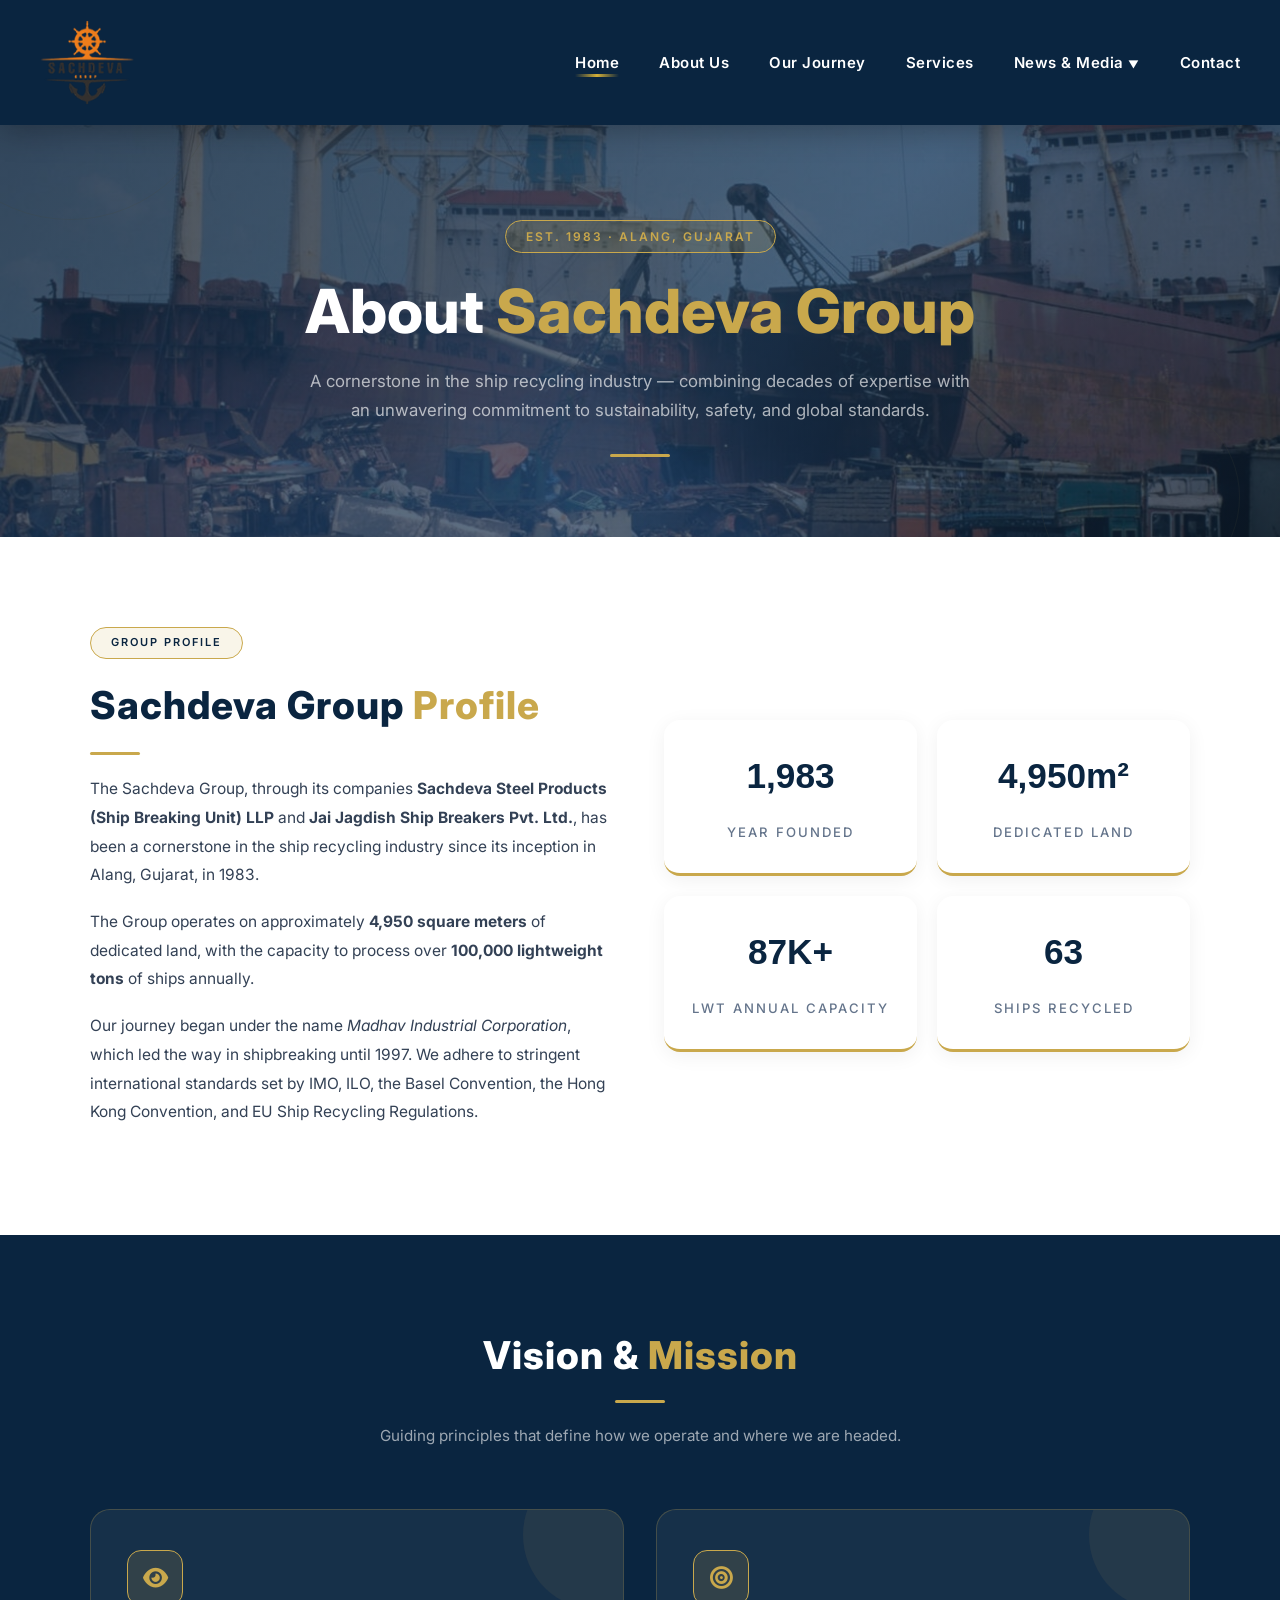
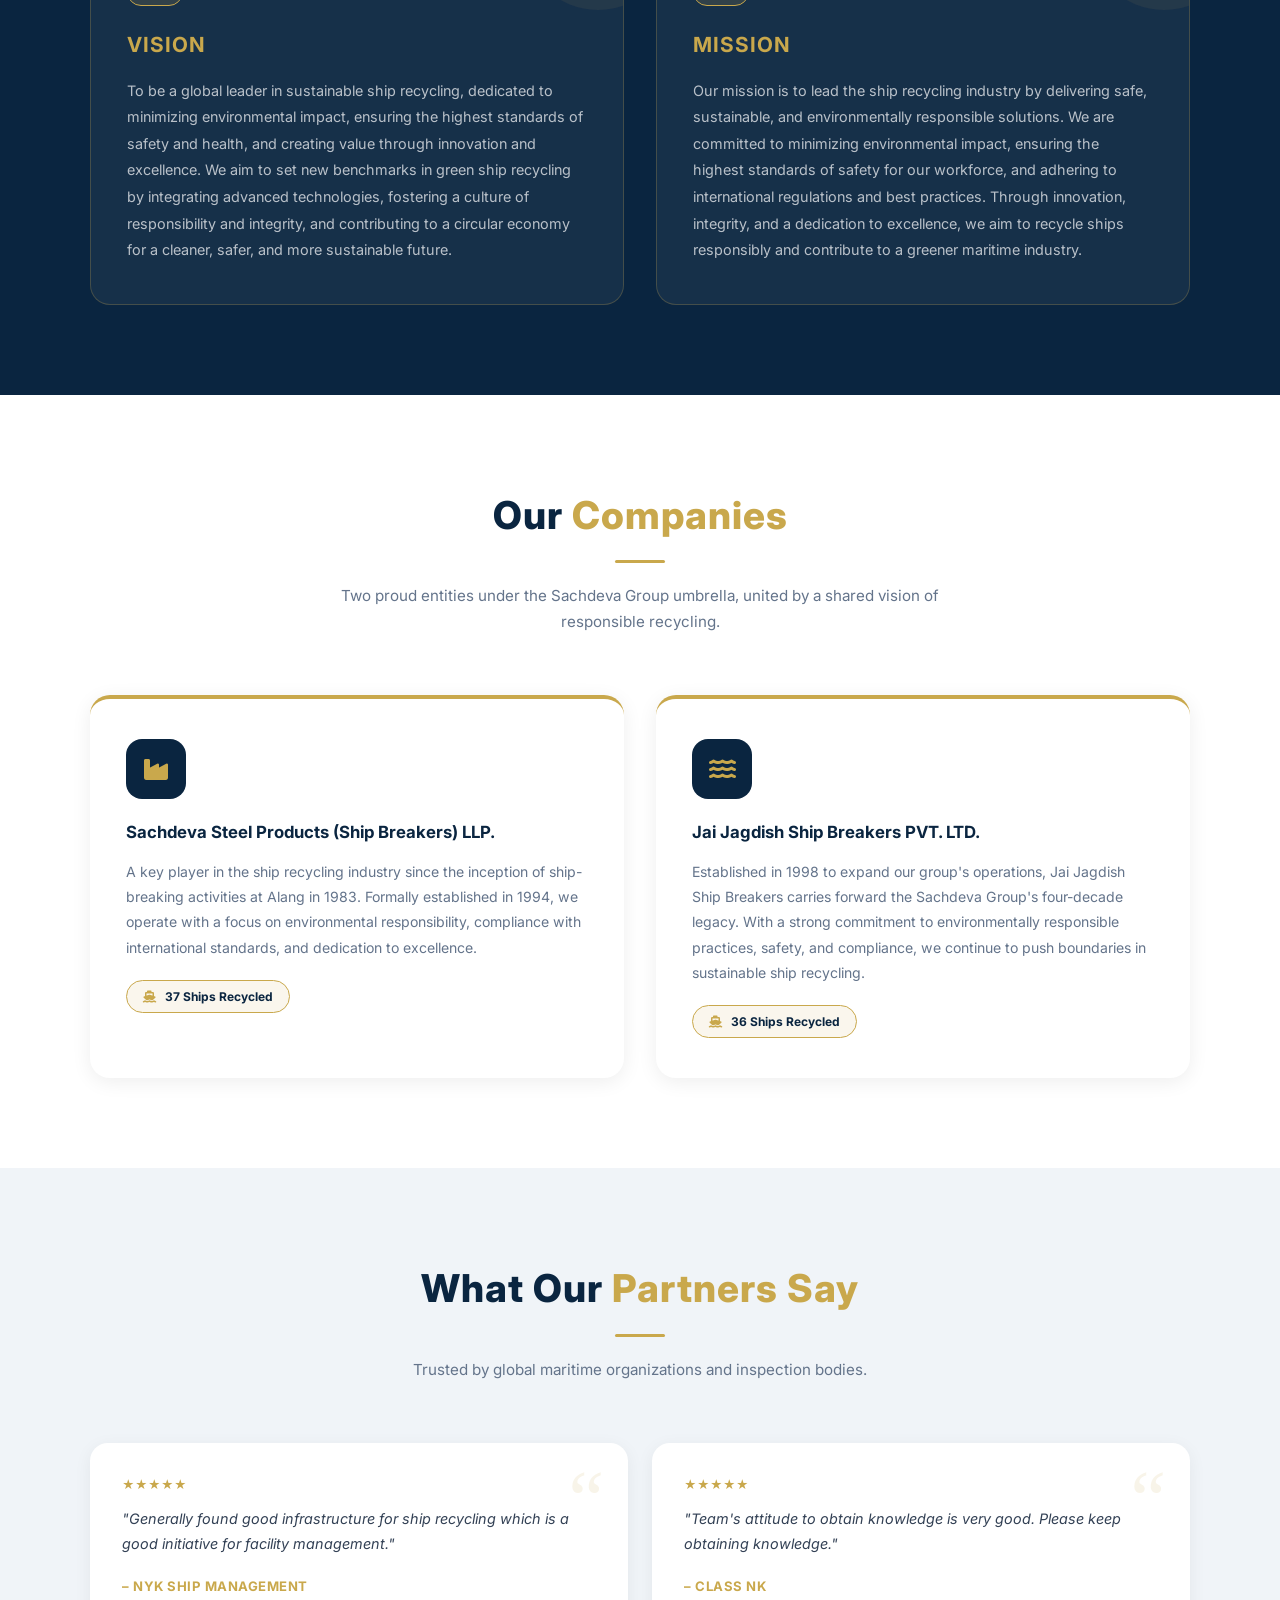
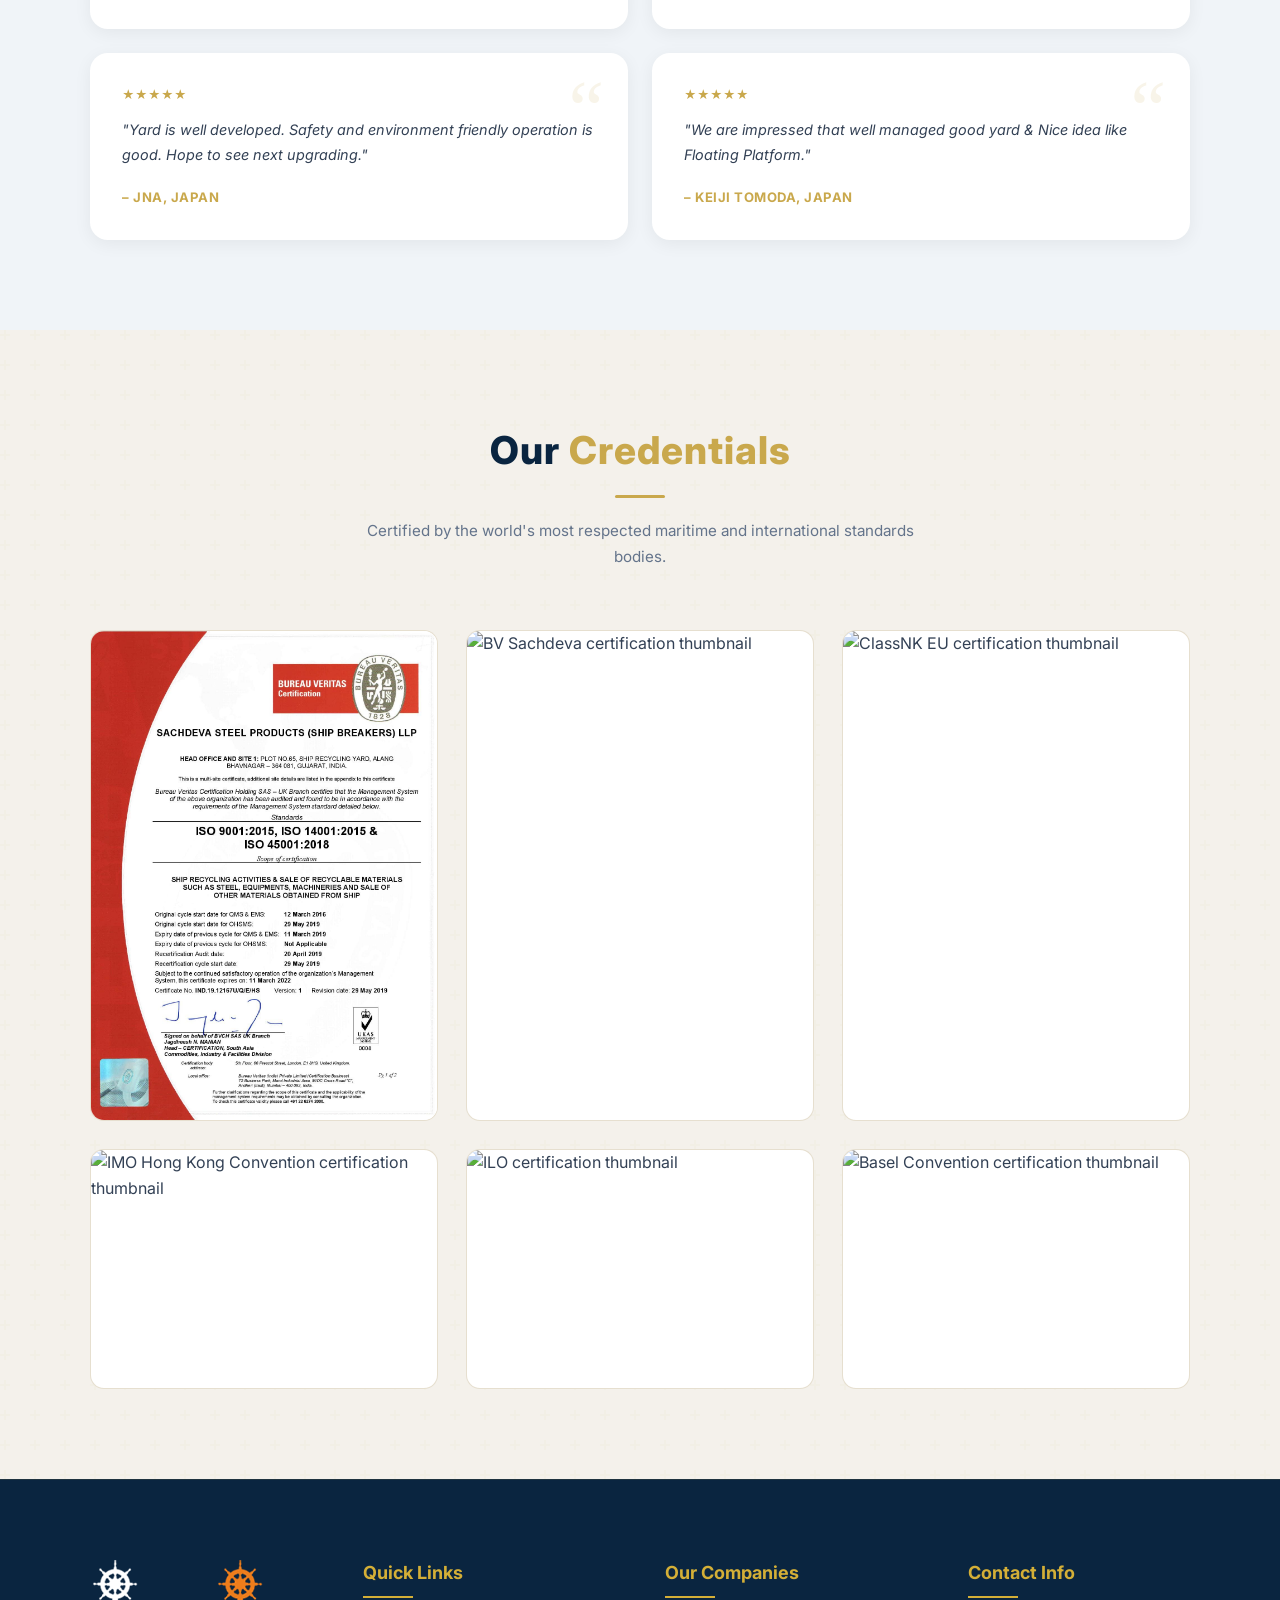
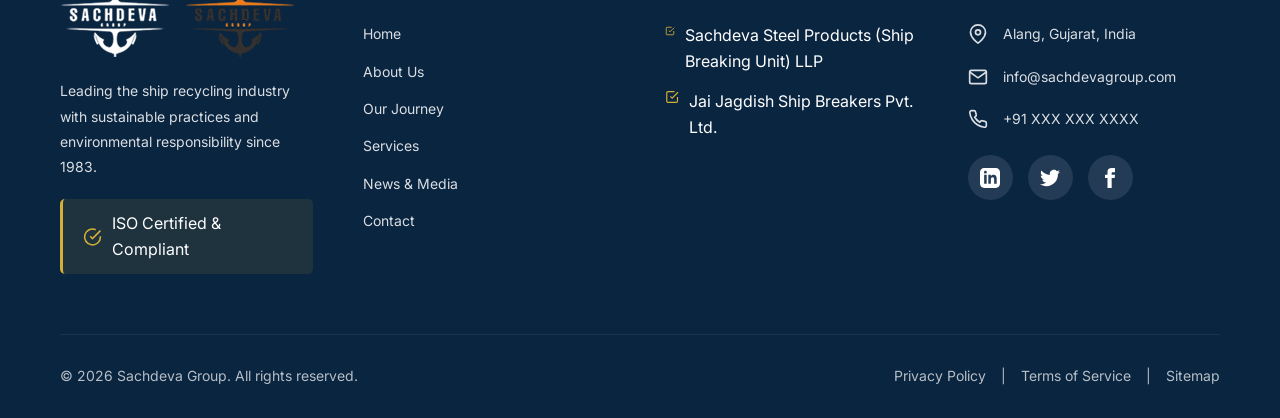
==== commit 09600b6f: "update page" ====
--- a/about.html
+++ b/about.html
@@ -145,7 +145,7 @@
             text-align: center;
             font-size: clamp(1.6rem, 3vw, 2.4rem);
             font-weight: 800;
-            color: var(--navy);
+            color: var(--navy-blue);
             margin-bottom: 12px;
         }
 
@@ -216,7 +216,7 @@
         .stat-number {
             font-size: 2.2rem;
             font-weight: 800;
-            color: var(--navy);
+            color: var(--navy-blue);
             display: block;
         }
 
@@ -296,7 +296,7 @@
             top: 0;
             width: 56px;
             height: 56px;
-            background: var(--navy);
+            background: var(--navy-blue);
             border-radius: 50%;
             border: 3px solid var(--gold);
             display: flex;
@@ -311,7 +311,7 @@
 
         .tl-item:hover .tl-icon {
             background: var(--gold);
-            color: var(--navy);
+            color: var(--navy-blue);
             transform: translateX(-50%) scale(1.1);
         }
 
@@ -346,7 +346,7 @@
         .tl-badge {
             display: inline-block;
             background: var(--gold);
-            color: var(--navy);
+            color: var(--navy-blue);
             font-size: 11px;
             font-weight: 700;
             padding: 4px 14px;
@@ -358,7 +358,7 @@
         .tl-card h3 {
             font-size: 1.1rem;
             font-weight: 700;
-            color: var(--navy);
+            color: var(--navy-blue);
             margin-bottom: 10px;
         }
 
@@ -370,7 +370,7 @@
 
         /* ─── VISION & MISSION ─── */
         .vm-section {
-            background: var(--navy);
+            background: var(--navy-blue);
         }
 
         .vm-section .section-title {
@@ -499,7 +499,7 @@
         .company-icon {
             width: 60px;
             height: 60px;
-            background: var(--navy);
+            background: var(--navy-blue);
             border-radius: 16px;
             display: flex;
             align-items: center;
@@ -517,7 +517,7 @@
         .company-card h3 {
             font-size: 1.05rem;
             font-weight: 700;
-            color: var(--navy);
+            color: var(--navy-blue);
             margin-bottom: 14px;
             line-height: 1.4;
         }
@@ -535,7 +535,7 @@
             margin-top: 20px;
             background: rgba(201, 168, 76, 0.1);
             border: 1px solid var(--gold);
-            color: var(--navy);
+            color: var(--navy-blue);
             font-size: 12px;
             font-weight: 700;
             padding: 6px 16px;
@@ -631,7 +631,7 @@
         }
 
         .cred-section .section-title {
-            color: var(--navy);
+            color: var(--navy-blue);
             position: relative;
         }
 
@@ -760,7 +760,7 @@
 
         .cert-logo.gold-bg {
             background: var(--gold);
-            color: var(--navy);
+            color: var(--navy-blue);
         }
 
         .cert-card:hover .cert-logo {
@@ -774,7 +774,7 @@
         .cert-issuer-name {
             font-size: 0.72rem;
             font-weight: 800;
-            color: var(--navy);
+            color: var(--navy-blue);
             text-transform: uppercase;
             letter-spacing: 0.8px;
             line-height: 1.3;
@@ -830,7 +830,7 @@
         .cert-company-name {
             font-size: 0.82rem;
             font-weight: 800;
-            color: var(--navy);
+            color: var(--navy-blue);
             text-transform: uppercase;
             letter-spacing: 0.5px;
             margin-bottom: 14px;
@@ -855,7 +855,7 @@
         .cert-standard {
             font-size: 1.6rem;
             font-weight: 900;
-            color: var(--navy);
+            color: var(--navy-blue);
             letter-spacing: 1px;
             line-height: 1;
             margin-bottom: 6px;
@@ -925,12 +925,12 @@
         .cert-meta-item span {
             font-size: 0.72rem;
             font-weight: 700;
-            color: var(--navy);
+            color: var(--navy-blue);
         }
 
         /* bottom strip */
         .cert-footer-strip {
-            background: var(--navy);
+            background: var(--navy-blue);
             color: var(--gold);
             font-size: 0.65rem;
             font-weight: 700;
@@ -957,12 +957,12 @@
 
         .cert-footer-strip.gold-ft {
             background: var(--gold);
-            color: var(--navy);
+            color: var(--navy-blue);
         }
 
         .cert-card:hover .cert-footer-strip {
             background: var(--gold);
-            color: var(--navy);
+            color: var(--navy-blue);
         }
 
         /* verified tick overlay on hover */
@@ -980,7 +980,7 @@
 
         .cert-verified-badge {
             background: var(--gold);
-            color: var(--navy);
+            color: var(--navy-blue);
             font-size: 0.7rem;
             font-weight: 800;
             padding: 6px 16px;
@@ -1119,7 +1119,7 @@
             justify-content: center;
             cursor: pointer;
             font-size: 1rem;
-            color: var(--navy);
+            color: var(--navy-blue);
             transition: background 0.2s;
             z-index: 2;
         }
@@ -1142,7 +1142,13 @@
                 <li><a href="#about" class="nav-link">About Us</a></li>
                 <li><a href="#companies" class="nav-link">Our Journey</a></li>
                 <li><a href="#services" class="nav-link">Services</a></li>
-                <li><a href="#news" class="nav-link">News &amp; Media</a></li>
+                <li class="has-submenu">
+                    <a href="#news" class="nav-link" aria-haspopup="true" aria-expanded="false">News &amp; Media</a>
+                    <ul class="nav-submenu" aria-label="submenu">
+                        <li><a href="#news" class="nav-link">News</a></li>
+                        <li><a href="#media" class="nav-link">Media</a></li>
+                    </ul>
+                </li>
                 <li><a href="#contact" class="nav-link">Contact</a></li>
             </ul>
             <div class="mobile-menu-toggle" id="mobileMenuToggle">
@@ -1154,14 +1160,19 @@
     </header>
     <!-- ─── HERO ─── -->
 
-    <section class="hero" style="padding-top: 220px;">
+    <section class="hero"
+        style="padding-top: 220px; background-image: url('images/banner/about.jpeg'); background-size: cover; background-position: center; background-attachment: fixed;">
         <div class="hero-shape hs1"></div>
         <div class="hero-shape hs2"></div>
-        <div class="hero-badge">Est. 1983 · Alang, Gujarat</div>
-        <h1>About <span>Sachdeva Group</span></h1>
-        <p class="hero-sub">A cornerstone in the ship recycling industry — combining decades of expertise with an
-            unwavering commitment to sustainability, safety, and global standards.</p>
-        <div class="hero-divider"></div>
+        <div
+            style="position: absolute; inset: 0; background: linear-gradient(135deg, rgba(13, 27, 42, 0.75) 0%, rgba(26, 53, 83, 0.7) 60%, rgba(13, 27, 42, 0.75) 100%); pointer-events: none;">
+        </div>
+        <div class="hero-badge" style="position: relative; z-index: 1;">Est. 1983 · Alang, Gujarat</div>
+        <h1 style="position: relative; z-index: 1;">About <span>Sachdeva Group</span></h1>
+        <p class="hero-sub" style="position: relative; z-index: 1;">A cornerstone in the ship recycling industry —
+            combining decades of expertise with an unwavering commitment to sustainability, safety, and global
+            standards.</p>
+        <div class="hero-divider" style="position: relative; z-index: 1;"></div>
     </section>
 
     <!-- ─── GROUP PROFILE INTRO ─── -->
@@ -1170,7 +1181,7 @@
             <div class="intro-grid">
                 <div class="intro-text fade-up">
                     <div class="hero-badge"
-                        style="background:rgba(201,168,76,0.12);border:1px solid var(--gold);color:var(--navy);font-size:11px;display:inline-block;margin-bottom:16px;">
+                        style="background:rgba(201,168,76,0.12);border:1px solid var(--gold);color:var(--navy-blue);font-size:11px;display:inline-block;margin-bottom:16px;">
                         Group Profile</div>
                     <h2 class="section-title" style="text-align:left;margin-bottom:16px;">Sachdeva Group
                         <span>Profile</span>
@@ -1211,7 +1222,7 @@
     <!-- <section class="section timeline-wrap">
         <div class="section-inner">
             <p class="hero-badge"
-                style="text-align:center;display:block;width:fit-content;margin:0 auto 12px;background:rgba(201,168,76,0.12);border:1px solid var(--gold);color:var(--navy);font-size:11px;">
+                style="text-align:center;display:block;width:fit-content;margin:0 auto 12px;background:rgba(201,168,76,0.12);border:1px solid var(--gold);color:var(--navy-blue);font-size:11px;">
                 Our Journey</p>
             <h2 class="section-title">Sachdeva Group <span>Journey</span></h2>
             <div class="gold-line"></div>
@@ -1371,7 +1382,7 @@
      ══════════════════════════════════════════════════ -->
     <section class="cred-section">
         <div style="max-width:1100px;margin:0 auto;position:relative;">
-            <h2 class="section-title" style="color:var(--navy);">Our <span>Credentials</span></h2>
+            <h2 class="section-title" style="color:var(--navy-blue);">Our <span>Credentials</span></h2>
             <div class="gold-line"></div>
             <p class="section-sub" style="color:var(--muted);">Certified by the world's most respected maritime and
                 international standards bodies.</p>
@@ -1668,4 +1679,4 @@
     </div>
 </body>
 
-</html>+</html>
--- a/agentapp_static/180193f0_40d1_70d0_7dcd_e2aaa36334c6/f39xi1f8zu/styles.css
+++ b/agentapp_static/180193f0_40d1_70d0_7dcd_e2aaa36334c6/f39xi1f8zu/styles.css
@@ -215,6 +215,156 @@
 .nav-link:hover {
     color: var(--gold-accent);
     transform: translateY(-2px);
+}
+
+/* ========================================
+   SUBMENU STYLES - DESKTOP & MOBILE
+======================================== */
+.has-submenu {
+    position: relative;
+}
+
+.has-submenu > .nav-link {
+    cursor: pointer;
+    position: relative;
+}
+
+.has-submenu > .nav-link::after {
+    content: '\25BC';
+    font-size: 0.7em;
+    margin-left: 0.4em;
+    transition: transform 0.3s ease;
+    display: inline-block;
+}
+
+.has-submenu:hover > .nav-link::after,
+.has-submenu[aria-expanded="true"] > .nav-link::after {
+    transform: rotate(180deg);
+}
+
+/* Desktop Submenu - Dropdown */
+.nav-submenu {
+    display: none;
+    position: absolute;
+    left: 0;
+    top: 100%;
+    min-width: 200px;
+    background: linear-gradient(135deg, rgba(10, 37, 64, 0.98), rgba(10, 37, 64, 0.95));
+    box-shadow: 0 12px 40px rgba(0, 0, 0, 0.25), inset 0 1px 0 rgba(212, 175, 55, 0.2);
+    border-radius: 0 0 12px 12px;
+    border: 1px solid rgba(212, 175, 55, 0.3);
+    z-index: 100;
+    padding: 8px 0;
+    opacity: 0;
+    pointer-events: none;
+    transform: translateY(-10px);
+    transition: all 0.35s cubic-bezier(0.34, 1.56, 0.64, 1);
+    backdrop-filter: blur(10px);
+}
+
+.has-submenu:hover > .nav-submenu,
+.has-submenu:focus-within > .nav-submenu,
+.has-submenu.submenu-open > .nav-submenu {
+    display: block;
+    opacity: 1;
+    pointer-events: auto;
+    transform: translateY(0);
+}
+
+.nav-submenu li {
+    width: 100%;
+    list-style: none;
+}
+
+.nav-submenu .nav-link {
+    padding: 12px 24px;
+    color: #fff;
+    display: block;
+    white-space: nowrap;
+    font-size: 14px;
+    font-weight: 500;
+    transition: all 0.25s ease;
+    position: relative;
+    border-left: 3px solid transparent;
+}
+
+.nav-submenu .nav-link::before {
+    width: 0;
+    height: 2px;
+    bottom: 0;
+}
+
+.nav-submenu .nav-link:hover {
+    background: rgba(212, 175, 55, 0.15);
+    color: var(--gold-accent);
+    border-left-color: var(--gold-accent);
+    padding-left: 28px;
+    transform: translateX(4px);
+}
+
+.nav-submenu .nav-link:hover::before {
+    width: 100%;
+}
+
+/* Mobile Submenu - Accordion */
+@media (max-width: 900px) {
+    .has-submenu {
+        width: 100%;
+    }
+
+    .has-submenu > .nav-link {
+        display: flex;
+        justify-content: space-between;
+        align-items: center;
+        width: 100%;
+    }
+
+    .has-submenu > .nav-link::after {
+        content: '\25BC';
+        font-size: 0.7em;
+        margin-left: auto;
+        transition: transform 0.3s ease;
+        float: none;
+    }
+
+    .nav-submenu {
+        position: static;
+        background: rgba(10, 37, 64, 0.95);
+        box-shadow: inset 0 2px 8px rgba(0, 0, 0, 0.3);
+        border: none;
+        border-radius: 0;
+        min-width: 0;
+        padding: 0 0 0 1.5em;
+        opacity: 1;
+        display: none;
+        max-height: 0;
+        overflow: hidden;
+        transform: translateY(0);
+        transition: max-height 0.4s cubic-bezier(0.4, 0, 0.2, 1),
+                    padding 0.4s cubic-bezier(0.4, 0, 0.2, 1);
+    }
+
+    .has-submenu.submenu-open > .nav-submenu {
+        display: block;
+        max-height: 500px;
+        opacity: 1;
+        pointer-events: auto;
+        padding: 8px 0 8px 1.5em;
+    }
+
+    .nav-submenu .nav-link {
+        color: #fff;
+        padding: 10px 1.5em;
+        font-size: 13px;
+        border-left: 2px solid transparent;
+        font-weight: 500;
+    }
+
+    .nav-submenu .nav-link:hover {
+        background: rgba(212, 175, 55, 0.12);
+        border-left-color: var(--gold-accent);
+        padding-left: calc(1.5em + 4px);
+    }
 }
 
 .mobile-menu-toggle {
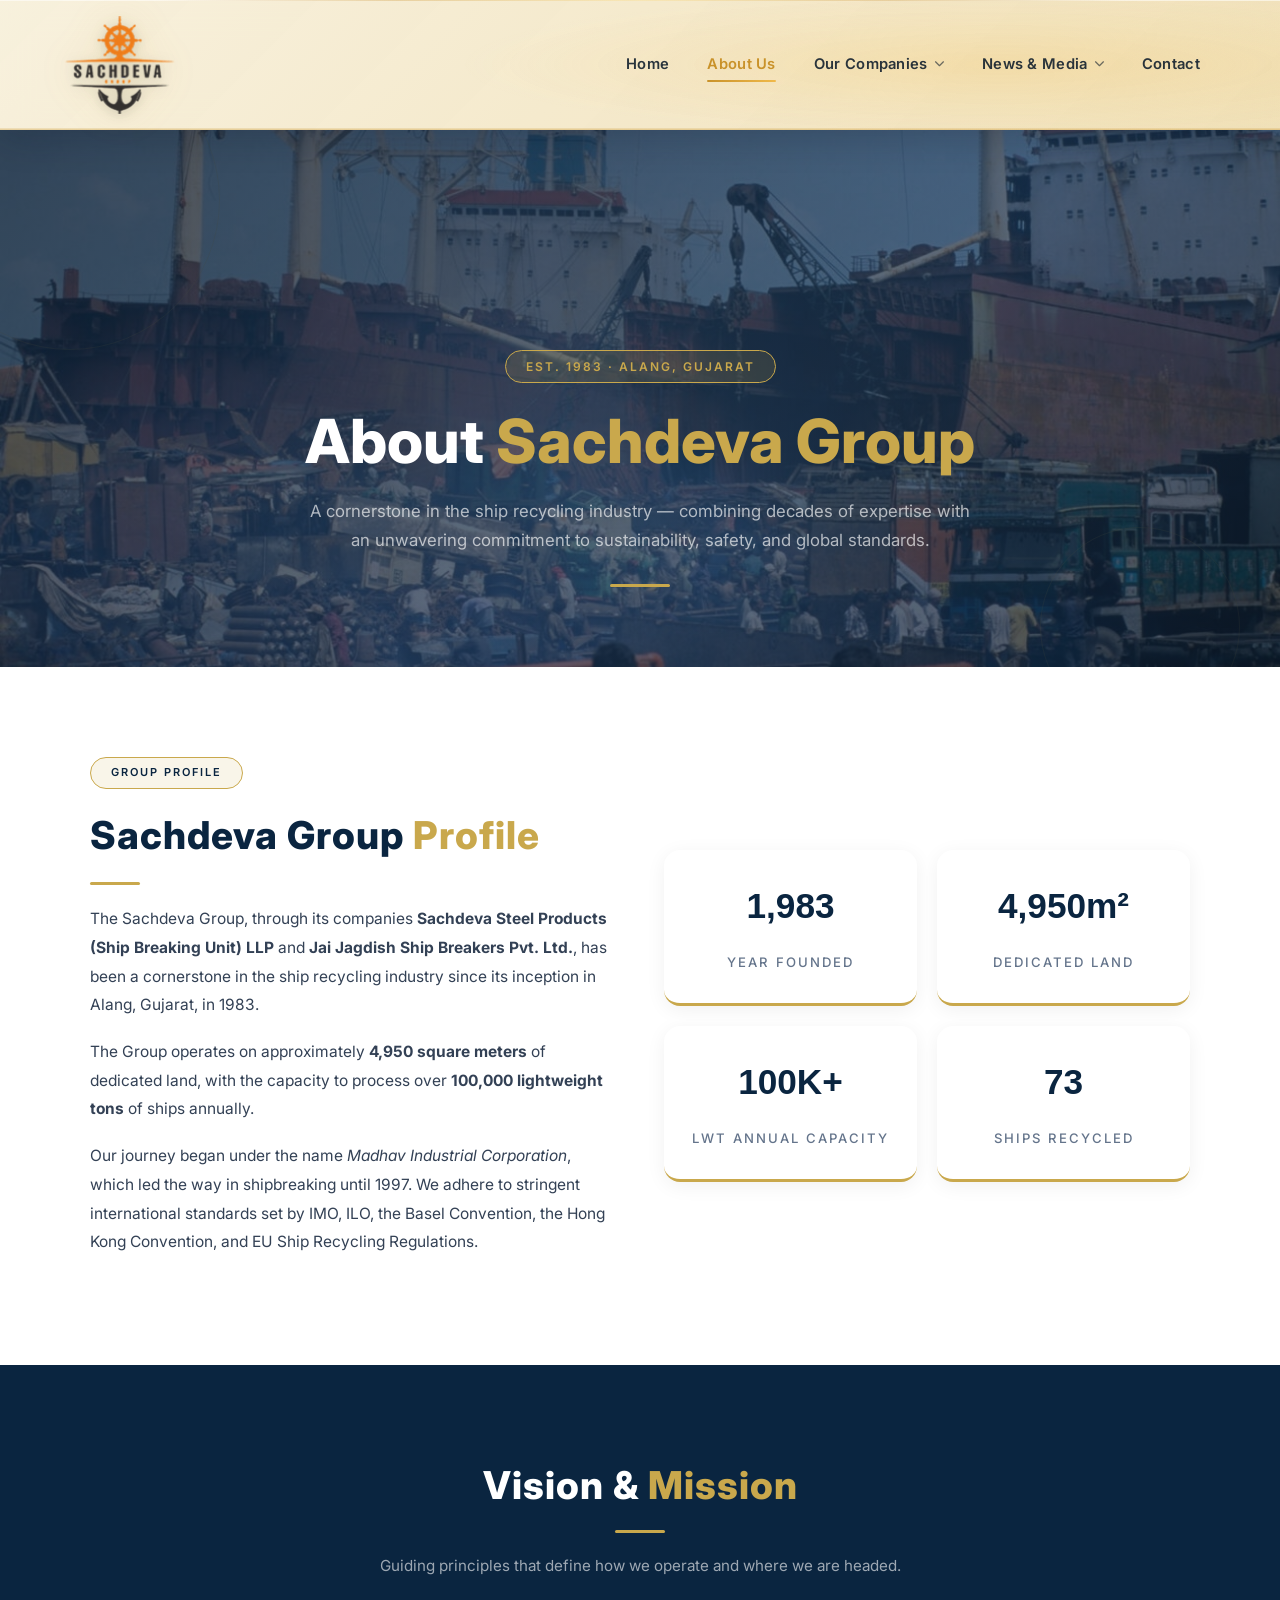
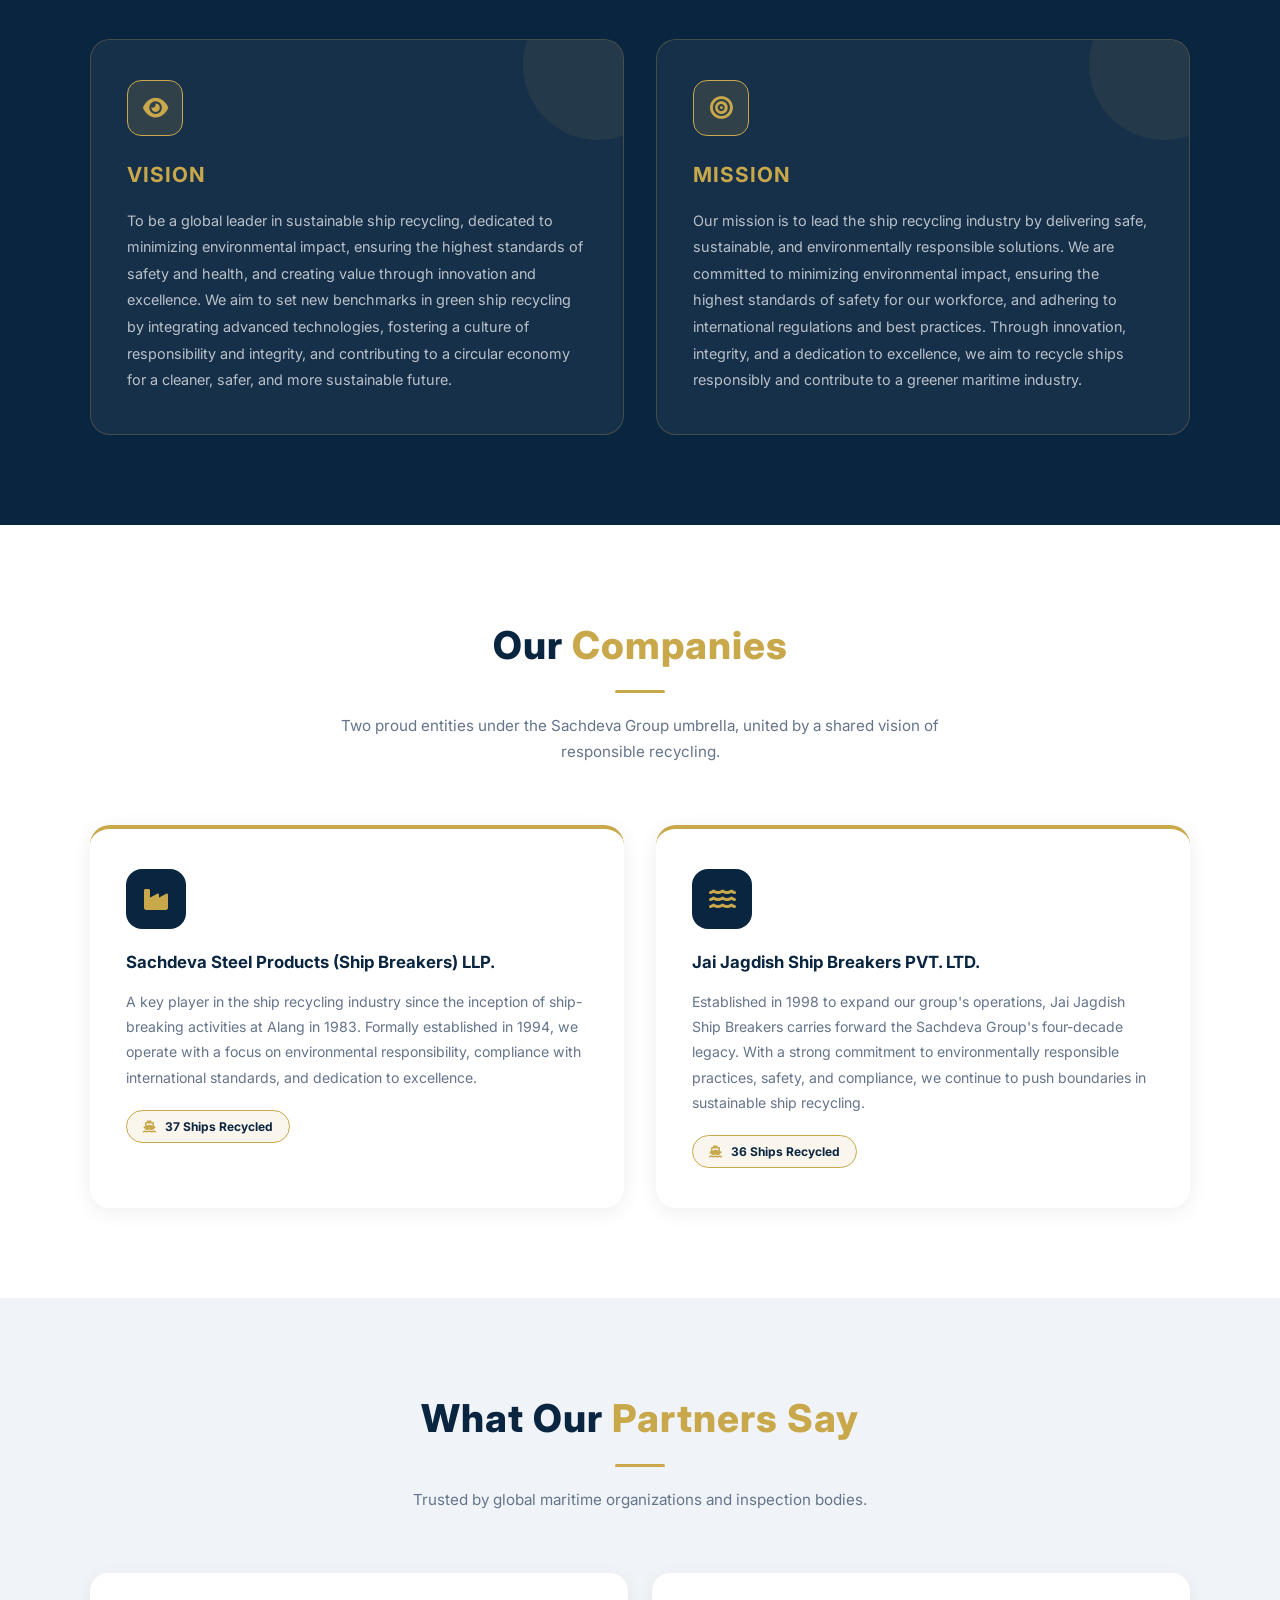
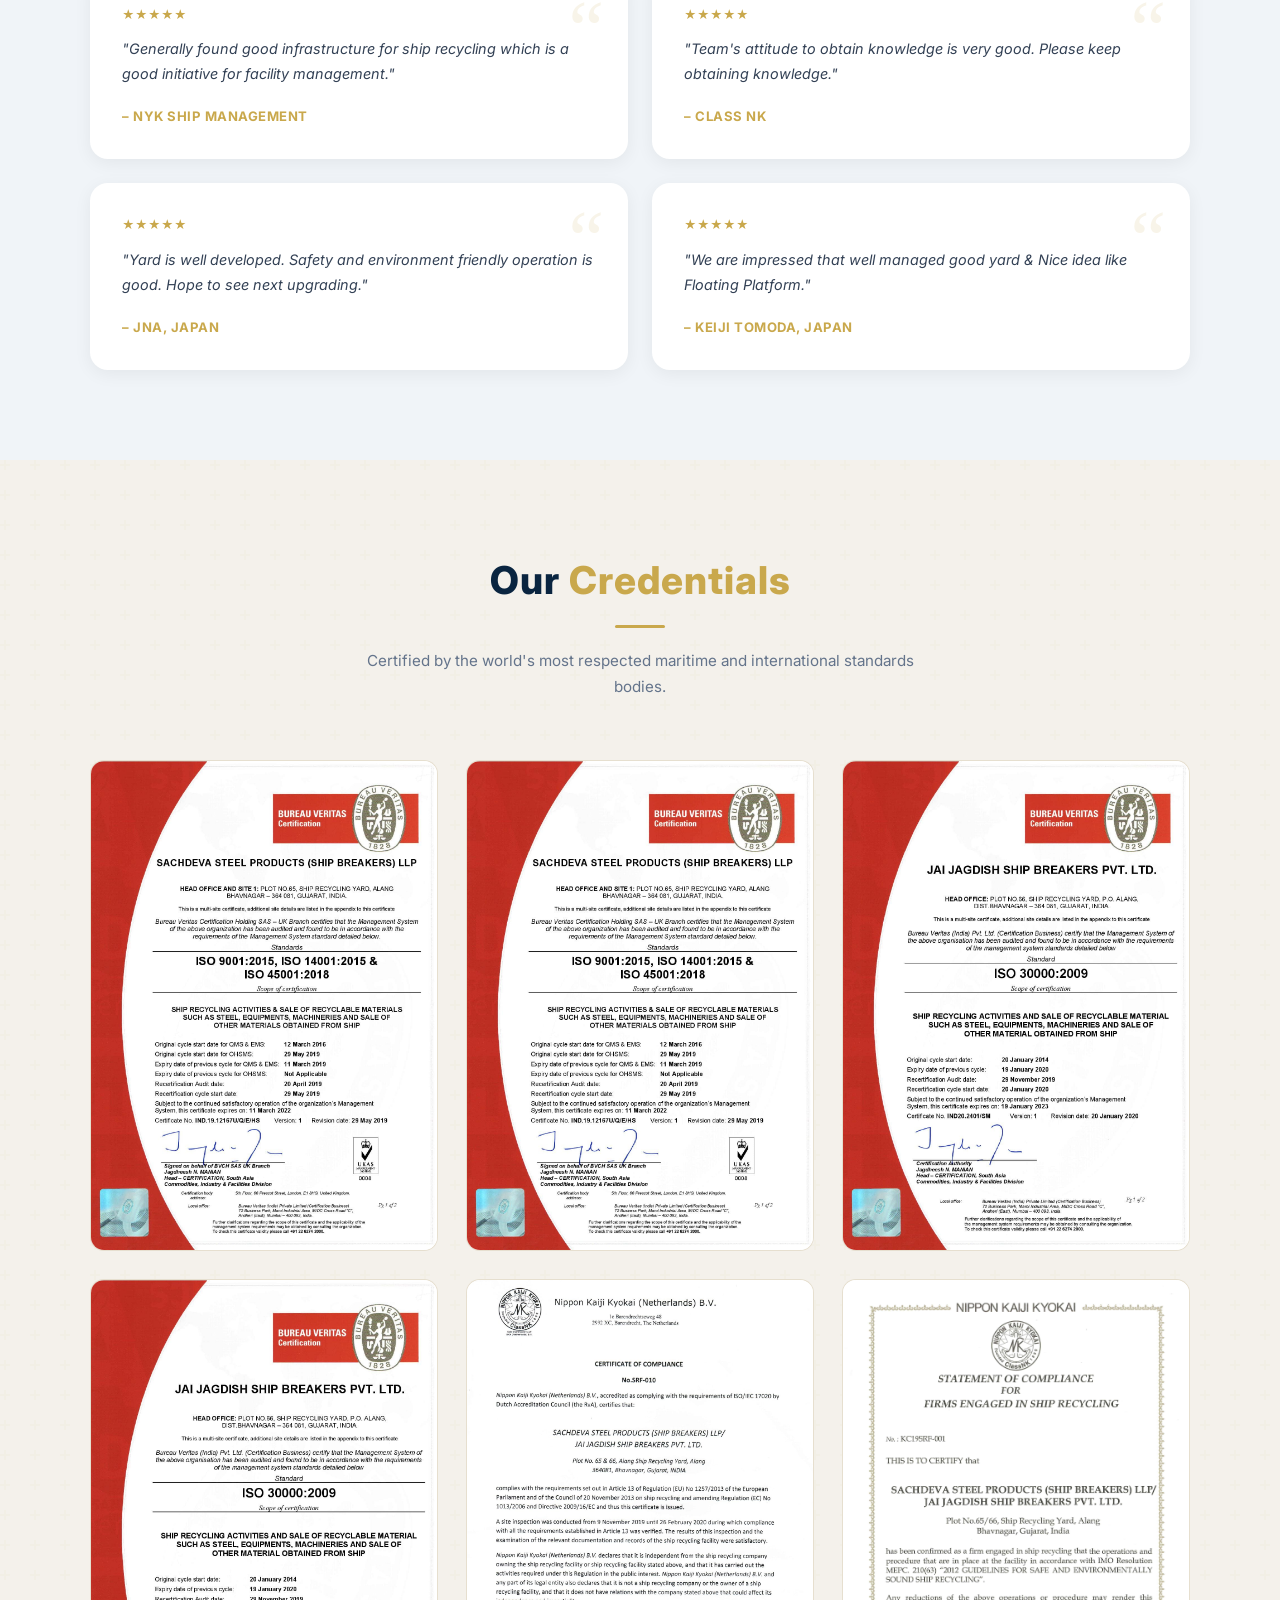
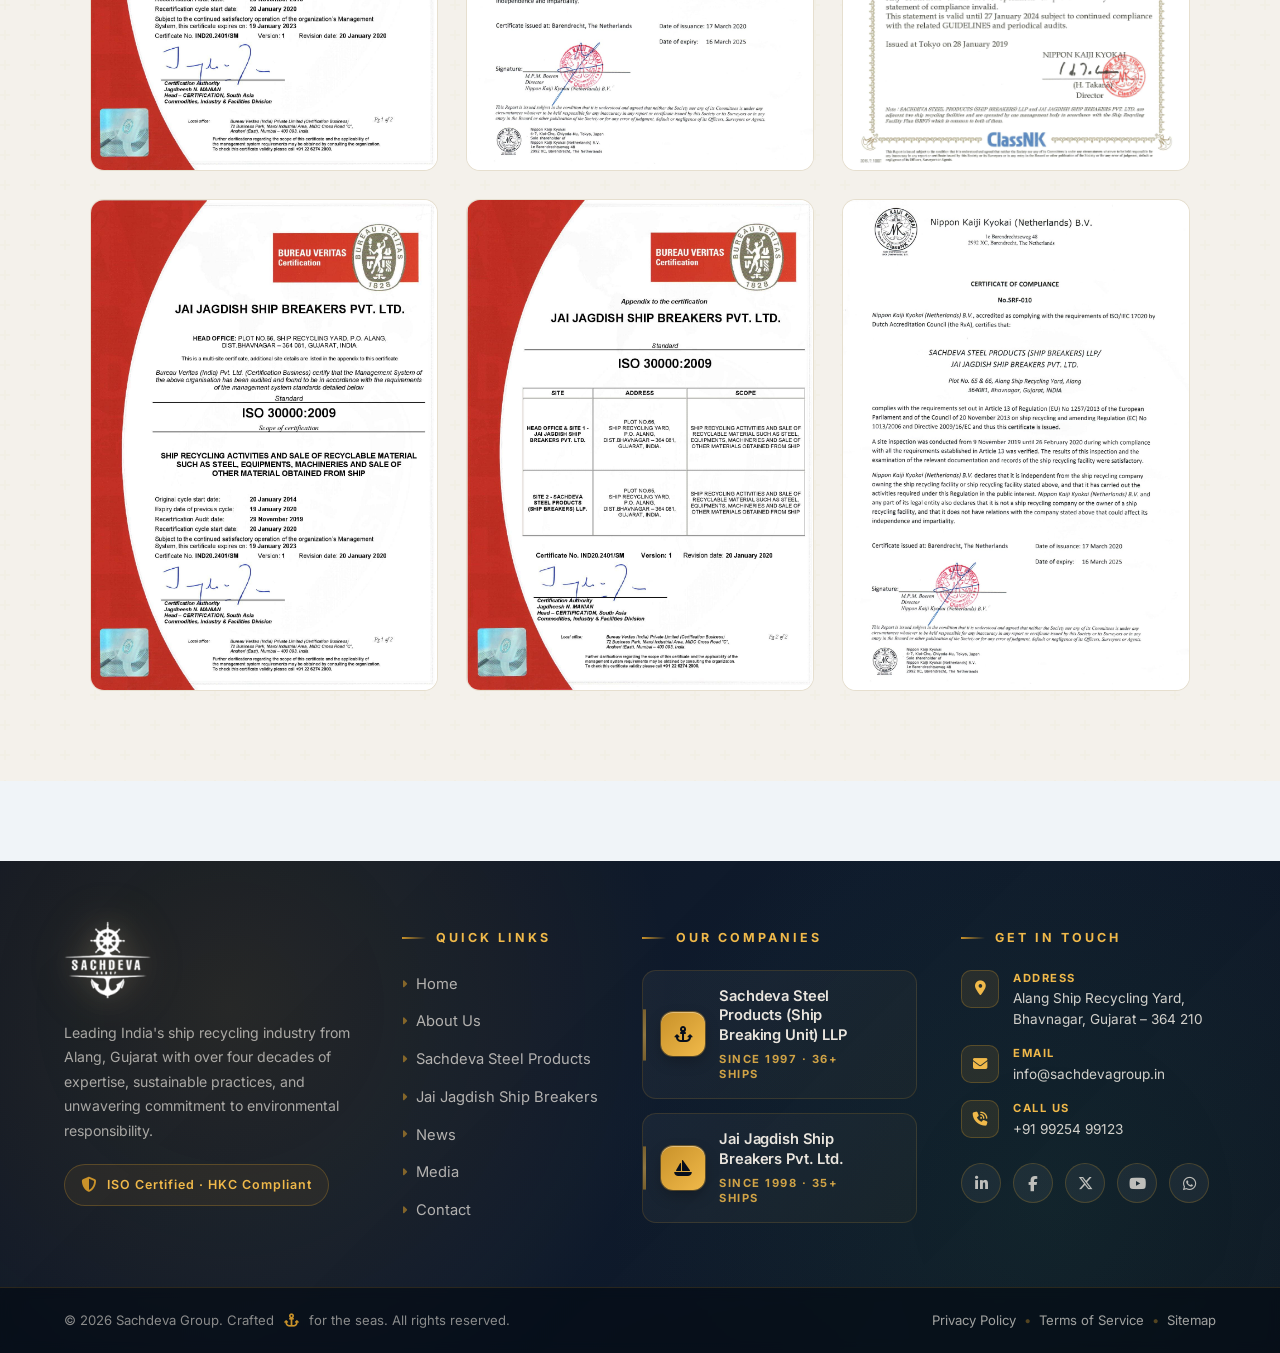
==== commit 43222c84: "update and fix php page" ====
--- a/about.html
+++ b/about.html
@@ -18,6 +18,8 @@
     <link rel="preload" as="image" href="https://images.unsplash.com/photo-1568430462989-44163eb1752f?w=600&amp;q=80">
     <link rel="preload" as="image" href="https://images.unsplash.com/photo-1454165804606-c3d57bc86b40?w=600&amp;q=80">
     <link rel="stylesheet" href="css/inline_styles.css">
+    <link rel="stylesheet" href="css/marine-footer.css">
+    <link rel="stylesheet" href="css/marine-header.css">
     <style>
         *,
         *::before,
@@ -1131,33 +1133,60 @@
 </head>
 
 <body>
-    <header id="header" class="header scrolled">
-        <nav class="nav-container">
-            <div class="logo" data-aos="fade-right">
-                <!-- <img src="images/logo-white.png" alt="Sachdeva Group Logo" class="logo-img"> -->
-                <img src="images/logo.png" alt="Sachdeva Group Logo" class="logo-img">
+    <!-- ─── MARINE HEADER ─── -->
+    <header id="header" class="marine-header">
+        <div class="mh-topbar">
+            <div class="mh-topbar-inner">
+                <div class="mh-topbar-left">
+                    <a href="mailto:info@sachdevagroup.in"><i class="fas fa-envelope"></i> info@sachdevagroup.in</a>
+                    <a href="tel:+919925499123"><i class="fas fa-phone"></i> +91 99254 99123</a>
+                </div>
+                <div class="mh-topbar-right">
+                    <span class="mh-tb-label">Follow:</span>
+                    <a href="#" title="LinkedIn"><i class="fab fa-linkedin-in"></i></a>
+                    <a href="#" title="Facebook"><i class="fab fa-facebook-f"></i></a>
+                    <a href="#" title="Twitter / X"><i class="fab fa-x-twitter"></i></a>
+                    <a href="https://wa.me/919925499123" target="_blank" title="WhatsApp"><i class="fab fa-whatsapp"></i></a>
+                </div>
             </div>
-            <ul class="nav-menu" id="navMenu">
-                <li><a href="#home" class="nav-link active-link">Home</a></li>
-                <li><a href="#about" class="nav-link">About Us</a></li>
-                <li><a href="#companies" class="nav-link">Our Journey</a></li>
-                <li><a href="#services" class="nav-link">Services</a></li>
-                <li class="has-submenu">
-                    <a href="#news" class="nav-link" aria-haspopup="true" aria-expanded="false">News &amp; Media</a>
-                    <ul class="nav-submenu" aria-label="submenu">
-                        <li><a href="#news" class="nav-link">News</a></li>
-                        <li><a href="#media" class="nav-link">Media</a></li>
+        </div>
+        <div class="mh-main">
+            <div class="mh-main-inner">
+                <a href="index.html" class="mh-logo">
+                    <img src="images/logo.png" alt="Sachdeva Group">
+                    <div class="mh-logo-text">Sachdeva Group<span>Ship Recycling · Since 1983</span></div>
+                </a>
+                <nav class="mh-nav">
+                    <ul class="mh-nav-list">
+                        <li><a href="index.html">Home</a></li>
+                        <li><a href="about.html" class="active">About Us</a></li>
+                        <li class="mh-has-submenu">
+                            <a href="javascript:void(0)" role="button" aria-haspopup="true">Our Companies <i class="fas fa-chevron-down"></i></a>
+                            <ul class="mh-submenu" style="min-width: 300px;">
+                                <li><a href="sspsb.html">Sachdeva Steel Products (Ship Breakers)</a></li>
+                                <li><a href="jjsb.html">Jai Jagdish Ship Breakers</a></li>
+                            </ul>
+                        </li>
+                        <li class="mh-has-submenu">
+                            <a href="news.html">News &amp; Media <i class="fas fa-chevron-down"></i></a>
+                            <ul class="mh-submenu">
+                                <li><a href="news.html">News</a></li>
+                                <li><a href="gallery.html">Media</a></li>
+                            </ul>
+                        </li>
+                        <li><a href="Contact.html">Contact</a></li>
                     </ul>
-                </li>
-                <li><a href="#contact" class="nav-link">Contact</a></li>
-            </ul>
-            <div class="mobile-menu-toggle" id="mobileMenuToggle">
-                <span></span>
-                <span></span>
-                <span></span>
+                </nav>
+                <a href="Contact.html" class="mh-cta">
+                    <i class="fas fa-anchor"></i> Get Quote
+                </a>
+                <button class="mh-toggle" aria-label="Menu">
+                    <span></span><span></span><span></span>
+                </button>
             </div>
-        </nav>
+        </div>
     </header>
+    <script src="js/marine-header.js"></script>
     <!-- ─── HERO ─── -->
 
     <section class="hero"
@@ -1388,75 +1417,108 @@
                 international standards bodies.</p>
 
             <div class="cert-grid fade-up" style="margin-top:50px;">
-                <article class="cert-card cert-image-card" onclick="openLightbox('lb1')" role="button" tabindex="0"
-                    aria-label="Open Bureau Veritas certificate">
-                    <img src="images/cert/1.jpg" alt="Bureau Veritas certification thumbnail">
+                <article class="cert-card cert-image-card" onclick="openCertLb(0)" role="button" tabindex="0"
+                    aria-label="Open certificate 1">
+                    <img src="images/cert/1.jpg" alt="Certificate 1">
                 </article>
-                <article class="cert-card cert-image-card" onclick="openLightbox('lb2')" role="button" tabindex="0"
-                    aria-label="Open BV Sachdeva certificate">
-                    <img src="images/cert-bv-sachdeva.jpg" alt="BV Sachdeva certification thumbnail">
+                <article class="cert-card cert-image-card" onclick="openCertLb(1)" role="button" tabindex="0"
+                    aria-label="Open certificate 2">
+                    <img src="images/cert/2.jpg" alt="Certificate 2">
                 </article>
-                <article class="cert-card cert-image-card" onclick="openLightbox('lb3')" role="button" tabindex="0"
-                    aria-label="Open ClassNK EU certificate">
-                    <img src="images/cert-classnk-eu.jpg" alt="ClassNK EU certification thumbnail">
+                <article class="cert-card cert-image-card" onclick="openCertLb(2)" role="button" tabindex="0"
+                    aria-label="Open certificate 3">
+                    <img src="images/cert/3.jpg" alt="Certificate 3">
                 </article>
-                <article class="cert-card cert-image-card" onclick="openLightbox('lb4')" role="button" tabindex="0"
-                    aria-label="Open IMO HKC certificate">
-                    <img src="images/cert-imo-hkc.jpg" alt="IMO Hong Kong Convention certification thumbnail">
+                <article class="cert-card cert-image-card" onclick="openCertLb(3)" role="button" tabindex="0"
+                    aria-label="Open certificate 4">
+                    <img src="images/cert/4.jpg" alt="Certificate 4">
                 </article>
-                <article class="cert-card cert-image-card" onclick="openLightbox('lb5')" role="button" tabindex="0"
-                    aria-label="Open ILO certificate">
-                    <img src="images/cert-ilo.jpg" alt="ILO certification thumbnail">
+                <article class="cert-card cert-image-card" onclick="openCertLb(4)" role="button" tabindex="0"
+                    aria-label="Open certificate 5">
+                    <img src="images/cert/5.jpg" alt="Certificate 5">
                 </article>
-                <article class="cert-card cert-image-card" onclick="openLightbox('lb6')" role="button" tabindex="0"
-                    aria-label="Open Basel Convention certificate">
-                    <img src="images/cert-basel.jpg" alt="Basel Convention certification thumbnail">
+                <article class="cert-card cert-image-card" onclick="openCertLb(5)" role="button" tabindex="0"
+                    aria-label="Open certificate 6">
+                    <img src="images/cert/6.jpg" alt="Certificate 6">
+                </article>
+                <article class="cert-card cert-image-card" onclick="openCertLb(6)" role="button" tabindex="0"
+                    aria-label="Open certificate 7">
+                    <img src="images/cert/7.jpg" alt="Certificate 7">
+                </article>
+                <article class="cert-card cert-image-card" onclick="openCertLb(7)" role="button" tabindex="0"
+                    aria-label="Open certificate 8">
+                    <img src="images/cert/8.jpg" alt="Certificate 8">
+                </article>
+                <article class="cert-card cert-image-card" onclick="openCertLb(8)" role="button" tabindex="0"
+                    aria-label="Open certificate 9">
+                    <img src="images/cert/9.jpg" alt="Certificate 9">
                 </article>
             </div>
         </div>
     </section>
 
-    <!-- ─── LIGHTBOX MODALS ─── -->
-    <div class="lightbox" id="lb1" onclick="closeLightbox(event, 'lb1')">
-        <div class="lightbox-inner">
-            <button class="lightbox-close" onclick="closeLightbox(event, 'lb1')"><i class="fas fa-times"></i></button>
-            <img class="lb-cert-image" src="images/cert/1.jpg" alt="Certificate">
-
-        </div>
-    </div>
-
-    <div class="lightbox" id="lb2" onclick="closeLightbox(event, 'lb2')">
-        <div class="lightbox-inner">
-            <button class="lightbox-close" onclick="closeLightbox(event, 'lb2')"><i class="fas fa-times"></i></button>
-            <img class="lb-cert-image" src="images/cert-bv-sachdeva.jpg" alt="Certificate">
-        </div>
-    </div>
-
-    <div class="lightbox" id="lb3" onclick="closeLightbox(event, 'lb3')">
-        <div class="lightbox-inner">
-            <button class="lightbox-close" onclick="closeLightbox(event, 'lb3')"><i class="fas fa-times"></i></button>
-            <img class="lb-cert-image" src="images/cert-classnk-eu.jpg" alt="Certificate">
-        </div>
-    </div>
-
-    <div class="lightbox" id="lb4" onclick="closeLightbox(event, 'lb4')">
-        <div class="lightbox-inner">
-            <button class="lightbox-close" onclick="closeLightbox(event, 'lb4')"><i class="fas fa-times"></i></button>
-            <img class="lb-cert-image" src="images/cert-imo-hkc.jpg" alt="Certificate">
-        </div>
-    </div>
-
-    <div class="lightbox" id="lb5" onclick="closeLightbox(event, 'lb5')">
-        <div class="lightbox-inner">
-            <button class="lightbox-close" onclick="closeLightbox(event, 'lb5')"><i class="fas fa-times"></i></button>
-            <img class="lb-cert-image" src="images/cert-ilo.jpg" alt="Certificate">
-        </div>
-    </div>
-
-    <div class="lightbox" id="lb6" onclick="closeLightbox(event, 'lb6')">
-        <div class="lightbox-inner">
-            <button class="lightbox-close" onclick="closeLightbox(event, 'lb6')"><i class="fas fa-times"></i></button>
-            <img class="lb-cert-image" src="images/cert-basel.jpg" alt="Certificate">
+    <!-- ─── SHARED CERT LIGHTBOX (with prev / next) ─── -->
+    <style>
+        .lightbox .lb-cert-image.swap { animation: cert-fade 0.35s ease; }
+        @keyframes cert-fade {
+            from { opacity: 0; transform: scale(0.97); }
+            to   { opacity: 1; transform: scale(1); }
+        }
+        .lb-nav {
+            position: absolute;
+            top: 50%;
+            transform: translateY(-50%);
+            width: 52px; height: 52px;
+            border-radius: 50%;
+            background: rgba(13, 27, 42, 0.78);
+            color: #fff;
+            border: 1.5px solid rgba(201, 168, 76, 0.45);
+            cursor: pointer;
+            font-size: 1.1rem;
+            display: flex; align-items: center; justify-content: center;
+            transition: background 0.25s ease, transform 0.3s cubic-bezier(0.34,1.56,0.64,1), border-color 0.25s ease;
+            z-index: 4;
+            backdrop-filter: blur(6px);
+        }
+        .lb-prev { left: -68px; }
+        .lb-next { right: -68px; }
+        .lb-nav:hover {
+            background: #c9a84c;
+            color: #0d1b2a;
+            border-color: #e4c46e;
+            transform: translateY(-50%) scale(1.10);
+        }
+        .lb-prev:hover { transform: translateY(-50%) translateX(-3px) scale(1.10); }
+        .lb-next:hover { transform: translateY(-50%) translateX(3px) scale(1.10); }
+        .lb-counter {
+            position: absolute;
+            top: 14px; left: 16px;
+            background: rgba(13, 27, 42, 0.78);
+            color: #e4c46e;
+            font-size: 0.78rem;
+            font-weight: 700;
+            letter-spacing: 1.5px;
+            padding: 8px 14px;
+            border-radius: 50px;
+            z-index: 5;
+            backdrop-filter: blur(6px);
+            border: 1px solid rgba(201, 168, 76, 0.4);
+        }
+        .lb-counter .lb-cur { color: #fff; }
+        @media (max-width: 920px) {
+            .lb-prev { left: 10px; }
+            .lb-next { right: 10px; }
+            .lb-nav { width: 44px; height: 44px; background: rgba(13,27,42,0.85); }
+        }
+    </style>
+
+    <div class="lightbox" id="certLb" onclick="closeCertLb(event)">
+        <div class="lightbox-inner" onclick="event.stopPropagation()">
+            <div class="lb-counter"><span class="lb-cur" id="certLbCur">1</span> <span style="opacity:0.6;">/</span> <span id="certLbTot">9</span></div>
+            <button class="lightbox-close" onclick="closeCertLb(event, true)"><i class="fas fa-times"></i></button>
+            <button class="lb-nav lb-prev" onclick="certLbPrev()" aria-label="Previous"><i class="fas fa-chevron-left"></i></button>
+            <button class="lb-nav lb-next" onclick="certLbNext()" aria-label="Next"><i class="fas fa-chevron-right"></i></button>
+            <img class="lb-cert-image" id="certLbImg" src="" alt="Certificate">
         </div>
     </div>
 
@@ -1495,21 +1557,45 @@
         }, { threshold: 0.5 });
         counters.forEach(c => numObserver.observe(c));
 
-        // Lightbox
+        // ─── Shared certificate lightbox with prev/next ───
+        const CERT_IMAGES = [
+            'images/cert/1.jpg',
+            'images/cert/2.jpg',
+            'images/cert/3.jpg',
+            'images/cert/4.jpg',
+            'images/cert/5.jpg',
+            'images/cert/6.jpg',
+            'images/cert/7.jpg',
+            'images/cert/8.jpg',
+            'images/cert/9.jpg'
+        ];
+        let certIndex = 0;
         let scrollPosition = 0;
 
-        function openLightbox(id) {
+        function paintCertLb() {
+            const img = document.getElementById('certLbImg');
+            img.src = CERT_IMAGES[certIndex];
+            img.classList.remove('swap');
+            void img.offsetWidth;
+            img.classList.add('swap');
+            document.getElementById('certLbCur').textContent = (certIndex + 1);
+            document.getElementById('certLbTot').textContent = CERT_IMAGES.length;
+        }
+
+        function openCertLb(idx) {
+            certIndex = idx;
+            paintCertLb();
+            document.getElementById('certLb').classList.add('open');
             scrollPosition = window.scrollY;
-            document.getElementById(id).classList.add('open');
             document.body.style.overflow = 'hidden';
             document.body.style.position = 'fixed';
             document.body.style.top = -scrollPosition + 'px';
             document.body.style.width = '100%';
-            history.replaceState(null, '', '#home');
-        }
-        function closeLightbox(e, id) {
-            const lb = document.getElementById(id);
-            if (e.target === lb || e.target.closest('.lightbox-close')) {
+        }
+
+        function closeCertLb(e, force) {
+            const lb = document.getElementById('certLb');
+            if (force || (e && (e.target === lb || (e.target.closest && e.target.closest('.lightbox-close'))))) {
                 lb.classList.remove('open');
                 document.body.style.overflow = '';
                 document.body.style.position = '';
@@ -1518,148 +1604,152 @@
                 window.scrollTo(0, scrollPosition);
             }
         }
-        document.addEventListener('keydown', e => {
-            if (e.key === 'Escape') {
-                document.querySelectorAll('.lightbox.open').forEach(lb => {
-                    lb.classList.remove('open');
-                    document.body.style.overflow = '';
-                    document.body.style.position = '';
-                    document.body.style.top = '';
-                    document.body.style.width = '';
-                    window.scrollTo(0, scrollPosition);
-                });
-            }
+
+        function certLbPrev() {
+            certIndex = (certIndex - 1 + CERT_IMAGES.length) % CERT_IMAGES.length;
+            paintCertLb();
+        }
+
+        function certLbNext() {
+            certIndex = (certIndex + 1) % CERT_IMAGES.length;
+            paintCertLb();
+        }
+
+        // Keyboard: Esc / Arrow Left / Arrow Right
+        document.addEventListener('keydown', (e) => {
+            const lbOpen = document.getElementById('certLb').classList.contains('open');
+            if (e.key === 'Escape') { closeCertLb(null, true); return; }
+            if (!lbOpen) return;
+            if (e.key === 'ArrowLeft')  certLbPrev();
+            if (e.key === 'ArrowRight') certLbNext();
         });
+
+        // Touch swipe on cert lightbox
+        (function () {
+            const lb = document.getElementById('certLb');
+            let startX = null;
+            lb.addEventListener('touchstart', (e) => { startX = e.touches[0].clientX; }, { passive: true });
+            lb.addEventListener('touchend', (e) => {
+                if (startX == null) return;
+                const dx = e.changedTouches[0].clientX - startX;
+                if (Math.abs(dx) > 50) {
+                    if (dx > 0) certLbPrev(); else certLbNext();
+                }
+                startX = null;
+            }, { passive: true });
+        })();
     </script>
 
-    <footer id="footer" class="footer">
-        <div class="footer-wave">
-            <svg viewBox="0 0 1200 100" preserveAspectRatio="none">
-                <path d="M0,50 Q300,0 600,50 T1200,50 L1200,100 L0,100 Z" fill="rgba(212,175,55,0.1)"></path>
-            </svg>
-        </div>
-
-        <div class="container">
-            <div class="footer-grid">
-                <div class="footer-col">
-                    <div class="footer-logo">
-                        <img src="images/logo-white.png" alt="Logo" class="footer-logo-img">
-                        <img src="images/logo.png" alt="Logo" class="footer-logo-img">
+    <!-- ─── MARINE ANIMATED FOOTER ─── -->
+    <footer id="footer" class="marine-footer">
+        <div class="footer-bubbles" id="footerBubbles"></div>
+
+        <div class="marine-footer-inner">
+            <div class="marine-footer-grid">
+                <div class="ftr-col">
+                    <div class="ftr-logo">
+                        <img src="images/logo-white.png" alt="Sachdeva Group">
+                        <div class="ftr-logo-text">
+                            Sachdeva Group
+                            <span>Ship Recycling · Since 1983</span>
+                        </div>
                     </div>
-                    <p>Leading the ship recycling industry with sustainable practices and environmental responsibility
-                        since 1983.</p>
-                    <div class="footer-certification">
-                        <svg width="20" height="20" viewBox="0 0 24 24" fill="none" stroke="#d4af37" stroke-width="2">
-                            <path d="M22 11.08V12a10 10 0 1 1-5.93-9.14"></path>
-                            <polyline points="22 4 12 14.01 9 11.01"></polyline>
-                        </svg>
-                        <span>ISO Certified &amp; Compliant</span>
+                    <p class="ftr-about-text">
+                        Leading India's ship recycling industry from Alang, Gujarat with over four decades of expertise,
+                        sustainable practices, and unwavering commitment to environmental responsibility.
+                    </p>
+                    <div class="ftr-trust-badge">
+                        <i class="fas fa-shield-halved"></i>
+                        ISO Certified · HKC Compliant
                     </div>
                 </div>
 
-                <div class="footer-col">
+                <div class="ftr-col">
                     <h4>Quick Links</h4>
-                    <ul class="footer-links">
-                        <li><a href="#home">Home</a></li>
-                        <li><a href="#about">About Us</a></li>
-                        <li><a href="#companies">Our Journey</a></li>
-                        <li><a href="#services">Services</a></li>
-                        <li><a href="#news">News &amp; Media</a></li>
-                        <li><a href="#contact">Contact</a></li>
+                    <ul class="ftr-links">
+                        <li><a href="index.html">Home</a></li>
+                        <li><a href="about.html">About Us</a></li>
+                        <li><a href="sspsb.html">Sachdeva Steel Products</a></li>
+                        <li><a href="jjsb.html">Jai Jagdish Ship Breakers</a></li>
+                        <li><a href="news.html">News</a></li>
+                        <li><a href="gallery.html">Media</a></li>
+                        <li><a href="Contact.html">Contact</a></li>
                     </ul>
                 </div>
 
-                <div class="footer-col">
+                <div class="ftr-col">
                     <h4>Our Companies</h4>
-                    <ul class="footer-links">
+                    <ul class="ftr-companies">
                         <li>
-                            <svg width="16" height="16" viewBox="0 0 24 24" fill="none" stroke="#d4af37"
-                                stroke-width="2">
-                                <polyline points="9 11 12 14 22 4"></polyline>
-                                <path d="M21 12v7a2 2 0 0 1-2 2H5a2 2 0 0 1-2-2V5a2 2 0 0 1 2-2h11"></path>
-                            </svg>
-                            Sachdeva Steel Products (Ship Breaking Unit) LLP
+                            <a href="sspsb.html">
+                                <span class="cmp-icon"><i class="fas fa-anchor"></i></span>
+                                <span class="cmp-text">
+                                    Sachdeva Steel Products (Ship Breaking Unit) LLP
+                                    <small>Since 1997 · 36+ Ships</small>
+                                </span>
+                            </a>
                         </li>
                         <li>
-                            <svg width="16" height="16" viewBox="0 0 24 24" fill="none" stroke="#d4af37"
-                                stroke-width="2">
-                                <polyline points="9 11 12 14 22 4"></polyline>
-                                <path d="M21 12v7a2 2 0 0 1-2 2H5a2 2 0 0 1-2-2V5a2 2 0 0 1 2-2h11"></path>
-                            </svg>
-                            Jai Jagdish Ship Breakers Pvt. Ltd.
+                            <a href="jjsb.html">
+                                <span class="cmp-icon"><i class="fas fa-sailboat"></i></span>
+                                <span class="cmp-text">
+                                    Jai Jagdish Ship Breakers Pvt. Ltd.
+                                    <small>Since 1998 · 35+ Ships</small>
+                                </span>
+                            </a>
                         </li>
                     </ul>
                 </div>
 
-                <div class="footer-col">
-                    <h4>Contact Info</h4>
-                    <ul class="footer-contact">
+                <div class="ftr-col">
+                    <h4>Get In Touch</h4>
+                    <ul class="ftr-contact">
                         <li>
-                            <svg width="20" height="20" viewBox="0 0 24 24" fill="none" stroke="currentColor"
-                                stroke-width="2">
-                                <path d="M21 10c0 7-9 13-9 13s-9-6-9-13a9 9 0 0 1 18 0z"></path>
-                                <circle cx="12" cy="10" r="3"></circle>
-                            </svg>
-                            <span>Alang, Gujarat, India</span>
+                            <span class="ci-icon"><i class="fas fa-location-dot"></i></span>
+                            <div class="ci-meta">
+                                <b>Address</b>
+                                Alang Ship Recycling Yard,<br>Bhavnagar, Gujarat – 364 210
+                            </div>
                         </li>
                         <li>
-                            <svg width="20" height="20" viewBox="0 0 24 24" fill="none" stroke="currentColor"
-                                stroke-width="2">
-                                <path d="M4 4h16c1.1 0 2 .9 2 2v12c0 1.1-.9 2-2 2H4c-1.1 0-2-.9-2-2V6c0-1.1.9-2 2-2z">
-                                </path>
-                                <polyline points="22,6 12,13 2,6"></polyline>
-                            </svg>
-                            <span>info@sachdevagroup.com</span>
+                            <span class="ci-icon"><i class="fas fa-envelope"></i></span>
+                            <div class="ci-meta">
+                                <b>Email</b>
+                                <a href="mailto:info@sachdevagroup.in">info@sachdevagroup.in</a>
+                            </div>
                         </li>
                         <li>
-                            <svg width="20" height="20" viewBox="0 0 24 24" fill="none" stroke="currentColor"
-                                stroke-width="2">
-                                <path
-                                    d="M22 16.92v3a2 2 0 0 1-2.18 2 19.79 19.79 0 0 1-8.63-3.07 19.5 19.5 0 0 1-6-6 19.79 19.79 0 0 1-3.07-8.67A2 2 0 0 1 4.11 2h3a2 2 0 0 1 2 1.72 12.84 12.84 0 0 0 .7 2.81 2 2 0 0 1-.45 2.11L8.09 9.91a16 16 0 0 0 6 6l1.27-1.27a2 2 0 0 1 2.11-.45 12.84 12.84 0 0 0 2.81.7A2 2 0 0 1 22 16.92z">
-                                </path>
-                            </svg>
-                            <span>+91 XXX XXX XXXX</span>
+                            <span class="ci-icon"><i class="fas fa-phone-volume"></i></span>
+                            <div class="ci-meta">
+                                <b>Call Us</b>
+                                <a href="tel:+919925499123">+91 99254 99123</a>
+                            </div>
                         </li>
                     </ul>
 
-                    <div class="social-links">
-                        <a href="#" aria-label="LinkedIn">
-                            <svg width="20" height="20" viewBox="0 0 24 24" fill="currentColor">
-                                <path
-                                    d="M19 0h-14c-2.761 0-5 2.239-5 5v14c0 2.761 2.239 5 5 5h14c2.762 0 5-2.239 5-5v-14c0-2.761-2.238-5-5-5zm-11 19h-3v-11h3v11zm-1.5-12.268c-.966 0-1.75-.79-1.75-1.764s.784-1.764 1.75-1.764 1.75.79 1.75 1.764-.783 1.764-1.75 1.764zm13.5 12.268h-3v-5.604c0-3.368-4-3.113-4 0v5.604h-3v-11h3v1.765c1.396-2.586 7-2.777 7 2.476v6.759z">
-                                </path>
-                            </svg>
-                        </a>
-                        <a href="#" aria-label="Twitter">
-                            <svg width="20" height="20" viewBox="0 0 24 24" fill="currentColor">
-                                <path
-                                    d="M24 4.557c-.883.392-1.832.656-2.828.775 1.017-.609 1.798-1.574 2.165-2.724-.951.564-2.005.974-3.127 1.195-.897-.957-2.178-1.555-3.594-1.555-3.179 0-5.515 2.966-4.797 6.045-4.091-.205-7.719-2.165-10.148-5.144-1.29 2.213-.669 5.108 1.523 6.574-.806-.026-1.566-.247-2.229-.616-.054 2.281 1.581 4.415 3.949 4.89-.693.188-1.452.232-2.224.084.626 1.956 2.444 3.379 4.6 3.419-2.07 1.623-4.678 2.348-7.29 2.04 2.179 1.397 4.768 2.212 7.548 2.212 9.142 0 14.307-7.721 13.995-14.646.962-.695 1.797-1.562 2.457-2.549z">
-                                </path>
-                            </svg>
-                        </a>
-                        <a href="#" aria-label="Facebook">
-                            <svg width="20" height="20" viewBox="0 0 24 24" fill="currentColor">
-                                <path
-                                    d="M9 8h-3v4h3v12h5v-12h3.642l.358-4h-4v-1.667c0-.955.192-1.333 1.115-1.333h2.885v-5h-3.808c-3.596 0-5.192 1.583-5.192 4.615v3.385z">
-                                </path>
-                            </svg>
-                        </a>
+                    <div class="ftr-social-row">
+                        <a href="#" class="ftr-social-btn" title="LinkedIn"><i class="fab fa-linkedin-in"></i></a>
+                        <a href="#" class="ftr-social-btn" title="Facebook"><i class="fab fa-facebook-f"></i></a>
+                        <a href="#" class="ftr-social-btn" title="Twitter / X"><i class="fab fa-x-twitter"></i></a>
+                        <a href="#" class="ftr-social-btn" title="YouTube"><i class="fab fa-youtube"></i></a>
+                        <a href="https://wa.me/919925499123" target="_blank" class="ftr-social-btn" title="WhatsApp"><i class="fab fa-whatsapp"></i></a>
                     </div>
                 </div>
             </div>
-
-            <div class="footer-bottom">
-                <p>© 2026 Sachdeva Group. All rights reserved.</p>
-                <div class="footer-bottom-links">
-                    <a href="#">Privacy Policy</a>
-                    <span>|</span>
-                    <a href="#">Terms of Service</a>
-                    <span>|</span>
-                    <a href="#">Sitemap</a>
-                </div>
+        </div>
+
+        <div class="marine-footer-bottom">
+            <p>© 2026 Sachdeva Group. Crafted <i class="fas fa-anchor"></i> for the seas. All rights reserved.</p>
+            <div class="ftr-bottom-links">
+                <a href="#">Privacy Policy</a>
+                <span>•</span>
+                <a href="#">Terms of Service</a>
+                <span>•</span>
+                <a href="#">Sitemap</a>
             </div>
         </div>
     </footer>
+    <script src="js/marine-footer.js"></script>
 
     <!-- Back to Top Button -->
     <button id="backToTop" class="back-to-top" aria-label="Back to top">
--- a/css/marine-footer.css
+++ b/css/marine-footer.css
@@ -0,0 +1,530 @@
+/* ============================================
+   MARINE ANIMATED FOOTER — shared across pages
+   ============================================ */
+
+.marine-footer {
+    --mf-deep: #060e1c;
+    --mf-navy: #0a1628;
+    --mf-gold: #c9922a;
+    --mf-gold-light: #f0b94a;
+    --mf-gold-pale: #f5d98b;
+    --mf-white: #f5f0e8;
+
+    position: relative;
+    margin-top: 80px;
+    padding: 0;
+    font-family: 'Inter', sans-serif;
+    /* Same gradient as the marine header (scrolled state) */
+    background: linear-gradient(135deg, rgba(6, 14, 28, 0.97) 0%, rgba(10, 22, 40, 0.98) 50%, rgba(6, 14, 28, 0.97) 100%);
+    color: var(--mf-white);
+    overflow: hidden;
+    isolation: isolate;
+}
+
+/* ─── BLUE LAYERED WAVE — top of footer, continuous animation ─── */
+.marine-footer .footer-blue-wave {
+    position: relative;
+    height: 130px;
+    background: transparent;
+    overflow: hidden;
+    isolation: isolate;
+}
+
+.marine-footer .fbw-layer {
+    position: absolute;
+    bottom: 0;
+    left: 0;
+    width: 200%;
+    height: 100%;
+    animation: fbw-flow 28s linear infinite;
+}
+
+/* Light steel-blue accent — peaks the highest (back of stack) */
+.marine-footer .fbw-layer.fbw-accent {
+    animation-duration: 22s;
+    z-index: 1;
+}
+
+/* Medium navy band — middle layer */
+.marine-footer .fbw-layer.fbw-mid {
+    animation-duration: 32s;
+    z-index: 2;
+}
+
+/* Deep navy base — peak the lowest, on top so it anchors the bottom band */
+.marine-footer .fbw-layer.fbw-deep {
+    animation-duration: 40s;
+    z-index: 3;
+}
+
+@keyframes fbw-flow {
+    from { transform: translateX(0); }
+    to   { transform: translateX(-50%); }
+}
+
+/* Bubbles inside the footer */
+.marine-footer .footer-bubbles {
+    position: absolute;
+    inset: 0;
+    overflow: hidden;
+    pointer-events: none;
+    z-index: 0;
+}
+
+.marine-footer .footer-bubbles span {
+    position: absolute;
+    bottom: -50px;
+    border-radius: 50%;
+    background: radial-gradient(circle at 30% 30%, rgba(255, 255, 255, 0.4), rgba(201, 146, 42, 0.08));
+    border: 1px solid rgba(255, 255, 255, 0.12);
+    animation: ftr-bubble-up linear infinite;
+}
+
+@keyframes ftr-bubble-up {
+    0%   { transform: translateY(0); opacity: 0; }
+    10%  { opacity: 0.5; }
+    100% { transform: translateY(-700px); opacity: 0; }
+}
+
+/* Glow blobs */
+.marine-footer::before {
+    content: '';
+    position: absolute;
+    top: 0; left: 0; right: 0; bottom: 0;
+    background-image:
+        radial-gradient(circle at 18% 30%, rgba(201, 146, 42, 0.13), transparent 40%),
+        radial-gradient(circle at 82% 70%, rgba(46, 125, 79, 0.12), transparent 40%);
+    pointer-events: none;
+    z-index: 1;
+}
+
+/* Inner content wrapper */
+.marine-footer .marine-footer-inner {
+    position: relative;
+    z-index: 2;
+    max-width: 1300px;
+    margin: 0 auto;
+    padding: 60px 5% 0;
+}
+
+/* ─── GRID ─── */
+.marine-footer .marine-footer-grid {
+    display: grid;
+    grid-template-columns: 1.5fr 1fr 1.4fr 1.3fr;
+    gap: 44px;
+    padding-bottom: 50px;
+}
+
+.marine-footer .ftr-col h4 {
+    font-family: 'Inter', sans-serif;
+    font-size: 0.78rem;
+    font-weight: 700;
+    letter-spacing: 3px;
+    text-transform: uppercase;
+    color: var(--mf-gold-light);
+    margin-bottom: 22px;
+    display: inline-flex;
+    align-items: center;
+    gap: 10px;
+}
+
+.marine-footer .ftr-col h4::before {
+    content: '';
+    width: 24px;
+    height: 2px;
+    background: linear-gradient(90deg, var(--mf-gold), transparent);
+}
+
+/* About column */
+.marine-footer .ftr-logo {
+    display: inline-flex;
+    align-items: center;
+    justify-content: center;
+    margin-bottom: 22px;
+    text-decoration: none;
+    background: transparent;
+    border: none;
+    box-shadow: none;
+    padding: 0;
+    position: relative;
+}
+
+.marine-footer .ftr-logo img {
+    height: 78px;
+    width: auto;
+    display: block;
+    /* Soft halo so the transparent logo reads on dark footer */
+    filter:
+        drop-shadow(0 0 14px rgba(255, 255, 255, 0.22))
+        drop-shadow(0 0 24px rgba(201, 146, 42, 0.30));
+    transition: transform 0.4s ease, filter 0.4s ease;
+}
+
+.marine-footer .ftr-logo:hover img {
+    transform: scale(1.06);
+    filter:
+        drop-shadow(0 0 20px rgba(255, 255, 255, 0.40))
+        drop-shadow(0 0 34px rgba(201, 146, 42, 0.45));
+}
+
+/* Brand text hidden in footer — logo only */
+.marine-footer .ftr-logo .ftr-logo-text { display: none; }
+
+.marine-footer .ftr-about-text {
+    color: rgba(245, 240, 232, 0.65);
+    font-size: 0.88rem;
+    line-height: 1.75;
+    margin-bottom: 20px;
+}
+
+.marine-footer .ftr-trust-badge {
+    display: inline-flex;
+    align-items: center;
+    gap: 10px;
+    padding: 10px 16px;
+    background: rgba(201, 146, 42, 0.08);
+    border: 1px solid rgba(201, 146, 42, 0.3);
+    border-radius: 50px;
+    color: var(--mf-gold-light);
+    font-size: 0.78rem;
+    font-weight: 600;
+    letter-spacing: 1px;
+    position: relative;
+}
+
+.marine-footer .ftr-trust-badge i {
+    color: var(--mf-gold);
+    font-size: 0.95rem;
+}
+
+.marine-footer .ftr-trust-badge::before {
+    content: '';
+    position: absolute;
+    inset: -2px;
+    border-radius: 50px;
+    border: 1px solid var(--mf-gold);
+    opacity: 0;
+    animation: ftr-trust-pulse 2.4s ease-out infinite;
+}
+
+@keyframes ftr-trust-pulse {
+    0%   { transform: scale(0.95); opacity: 0.6; }
+    100% { transform: scale(1.12); opacity: 0; }
+}
+
+/* Quick Links */
+.marine-footer .ftr-links {
+    list-style: none;
+    padding: 0;
+    margin: 0;
+}
+
+.marine-footer .ftr-links li { margin-bottom: 11px; }
+
+.marine-footer .ftr-links a {
+    color: rgba(245, 240, 232, 0.7);
+    text-decoration: none;
+    font-size: 0.92rem;
+    display: inline-flex;
+    align-items: center;
+    gap: 8px;
+    transition: color 0.3s ease, gap 0.3s ease, transform 0.3s ease;
+    position: relative;
+}
+
+.marine-footer .ftr-links a::before {
+    content: '\f0da';
+    font-family: 'Font Awesome 6 Free';
+    font-weight: 900;
+    font-size: 0.7rem;
+    color: var(--mf-gold);
+    opacity: 0.6;
+    transition: 0.3s;
+}
+
+.marine-footer .ftr-links a:hover {
+    color: var(--mf-gold-light);
+    gap: 14px;
+    transform: translateX(2px);
+}
+
+.marine-footer .ftr-links a:hover::before {
+    opacity: 1;
+    color: var(--mf-gold-light);
+}
+
+/* Companies */
+.marine-footer .ftr-companies {
+    list-style: none;
+    padding: 0;
+    margin: 0;
+}
+
+.marine-footer .ftr-companies li {
+    position: relative;
+    margin-bottom: 14px;
+    background: linear-gradient(135deg, rgba(255, 255, 255, 0.045), rgba(201, 146, 42, 0.04));
+    border: 1px solid rgba(201, 146, 42, 0.18);
+    border-radius: 14px;
+    transition: transform 0.35s cubic-bezier(0.34, 1.56, 0.64, 1), background 0.3s ease, border-color 0.3s ease, box-shadow 0.3s ease;
+    overflow: hidden;
+}
+
+/* Gold accent bar on the left edge */
+.marine-footer .ftr-companies li::before {
+    content: '';
+    position: absolute;
+    left: 0; top: 0; bottom: 0;
+    width: 3px;
+    background: linear-gradient(180deg, var(--mf-gold), var(--mf-gold-light), var(--mf-gold));
+    transform: scaleY(0.4);
+    transform-origin: center;
+    transition: transform 0.4s ease, opacity 0.3s ease;
+    opacity: 0.55;
+}
+
+/* Right-side chevron arrow that fades in on hover */
+.marine-footer .ftr-companies li::after {
+    content: '\f054';
+    font-family: 'Font Awesome 6 Free';
+    font-weight: 900;
+    position: absolute;
+    right: 16px;
+    top: 50%;
+    transform: translate(8px, -50%);
+    color: var(--mf-gold-light);
+    font-size: 0.78rem;
+    opacity: 0;
+    transition: opacity 0.3s ease, transform 0.3s ease;
+    pointer-events: none;
+}
+
+.marine-footer .ftr-companies li:hover {
+    background: linear-gradient(135deg, rgba(201, 146, 42, 0.12), rgba(201, 146, 42, 0.04));
+    border-color: rgba(201, 146, 42, 0.55);
+    transform: translateX(6px);
+    box-shadow: 0 12px 26px rgba(0, 0, 0, 0.30), 0 0 22px rgba(201, 146, 42, 0.15);
+}
+
+.marine-footer .ftr-companies li:hover::before {
+    transform: scaleY(1);
+    opacity: 1;
+}
+
+.marine-footer .ftr-companies li:hover::after {
+    opacity: 1;
+    transform: translate(0, -50%);
+}
+
+/* Whole card is the click target */
+.marine-footer .ftr-companies li a {
+    display: flex;
+    gap: 14px;
+    align-items: center;
+    padding: 16px 38px 16px 18px;
+    text-decoration: none;
+    color: inherit;
+    cursor: pointer;
+}
+
+.marine-footer .ftr-companies .cmp-icon {
+    width: 44px;
+    height: 44px;
+    min-width: 44px;
+    border-radius: 12px;
+    background: linear-gradient(135deg, var(--mf-gold), var(--mf-gold-light));
+    color: var(--mf-deep);
+    display: flex;
+    align-items: center;
+    justify-content: center;
+    font-size: 1rem;
+    box-shadow:
+        0 6px 14px rgba(0, 0, 0, 0.25),
+        0 0 0 1px rgba(201, 146, 42, 0.45),
+        inset 0 1px 0 rgba(255, 255, 255, 0.35);
+    transition: transform 0.4s cubic-bezier(0.34, 1.56, 0.64, 1);
+}
+
+.marine-footer .ftr-companies li:hover .cmp-icon {
+    transform: rotate(-8deg) scale(1.06);
+}
+
+.marine-footer .ftr-companies .cmp-text {
+    font-size: 0.92rem;
+    font-weight: 600;
+    color: rgba(245, 240, 232, 0.95);
+    line-height: 1.35;
+    letter-spacing: -0.01em;
+}
+
+.marine-footer .ftr-companies .cmp-text small {
+    display: block;
+    color: var(--mf-gold-light);
+    font-size: 0.7rem;
+    font-weight: 700;
+    letter-spacing: 1.5px;
+    text-transform: uppercase;
+    margin-top: 6px;
+    opacity: 0.85;
+}
+
+/* Contact Info */
+.marine-footer .ftr-contact {
+    list-style: none;
+    padding: 0;
+    margin: 0 0 24px;
+}
+
+.marine-footer .ftr-contact li {
+    display: flex;
+    gap: 14px;
+    align-items: flex-start;
+    margin-bottom: 16px;
+}
+
+.marine-footer .ftr-contact .ci-icon {
+    width: 38px;
+    height: 38px;
+    min-width: 38px;
+    border-radius: 10px;
+    background: rgba(201, 146, 42, 0.12);
+    border: 1px solid rgba(201, 146, 42, 0.3);
+    color: var(--mf-gold-light);
+    display: flex;
+    align-items: center;
+    justify-content: center;
+    font-size: 0.9rem;
+    transition: 0.3s;
+}
+
+.marine-footer .ftr-contact li:hover .ci-icon {
+    background: var(--mf-gold);
+    color: var(--mf-deep);
+    transform: rotate(-8deg) scale(1.05);
+}
+
+.marine-footer .ftr-contact .ci-meta {
+    font-size: 0.85rem;
+    line-height: 1.5;
+    color: rgba(245, 240, 232, 0.85);
+}
+
+.marine-footer .ftr-contact .ci-meta b {
+    display: block;
+    color: var(--mf-gold-light);
+    font-size: 0.7rem;
+    font-weight: 700;
+    letter-spacing: 1.5px;
+    text-transform: uppercase;
+    margin-bottom: 2px;
+}
+
+.marine-footer .ftr-contact .ci-meta a {
+    color: rgba(245, 240, 232, 0.85);
+    text-decoration: none;
+    transition: color 0.3s;
+}
+
+.marine-footer .ftr-contact .ci-meta a:hover { color: var(--mf-gold-light); }
+
+/* Social row */
+.marine-footer .ftr-social-row {
+    display: flex;
+    gap: 12px;
+    flex-wrap: wrap;
+}
+
+.marine-footer .ftr-social-btn {
+    width: 40px;
+    height: 40px;
+    border-radius: 50%;
+    background: rgba(255, 255, 255, 0.05);
+    border: 1px solid rgba(201, 146, 42, 0.25);
+    color: rgba(245, 240, 232, 0.75);
+    display: flex;
+    align-items: center;
+    justify-content: center;
+    text-decoration: none;
+    font-size: 0.95rem;
+    position: relative;
+    transition: 0.35s cubic-bezier(0.34, 1.56, 0.64, 1);
+}
+
+.marine-footer .ftr-social-btn::before {
+    content: '';
+    position: absolute;
+    inset: -4px;
+    border-radius: 50%;
+    border: 1.5px solid var(--mf-gold);
+    opacity: 0;
+    transform: scale(0.85);
+    transition: 0.35s;
+}
+
+.marine-footer .ftr-social-btn:hover {
+    transform: translateY(-4px);
+    background: var(--mf-gold);
+    color: var(--mf-deep);
+    border-color: var(--mf-gold);
+    box-shadow: 0 8px 22px rgba(201, 146, 42, 0.35);
+}
+
+.marine-footer .ftr-social-btn:hover::before {
+    opacity: 0.6;
+    transform: scale(1.18);
+}
+
+/* ─── BOTTOM BAR ─── */
+.marine-footer .marine-footer-bottom {
+    position: relative;
+    z-index: 2;
+    border-top: 1px solid rgba(201, 146, 42, 0.18);
+    padding: 22px 5%;
+    display: flex;
+    justify-content: space-between;
+    align-items: center;
+    flex-wrap: wrap;
+    gap: 16px;
+    font-size: 0.82rem;
+    color: rgba(245, 240, 232, 0.55);
+    background: rgba(3, 9, 18, 0.6);
+    backdrop-filter: blur(6px);
+}
+
+.marine-footer .marine-footer-bottom p i {
+    color: var(--mf-gold);
+    margin: 0 6px;
+    animation: ftr-sway 3s ease-in-out infinite;
+    display: inline-block;
+}
+
+@keyframes ftr-sway {
+    0%, 100% { transform: rotate(-6deg); }
+    50%      { transform: rotate(6deg); }
+}
+
+.marine-footer .ftr-bottom-links {
+    display: flex;
+    gap: 8px;
+    align-items: center;
+    flex-wrap: wrap;
+}
+
+.marine-footer .ftr-bottom-links a {
+    color: rgba(245, 240, 232, 0.65);
+    text-decoration: none;
+    transition: color 0.3s;
+}
+
+.marine-footer .ftr-bottom-links a:hover { color: var(--mf-gold-light); }
+
+.marine-footer .ftr-bottom-links span { color: rgba(201, 146, 42, 0.4); }
+
+@media (max-width: 980px) {
+    .marine-footer .marine-footer-grid { grid-template-columns: 1fr 1fr; gap: 32px; }
+}
+
+@media (max-width: 600px) {
+    .marine-footer .marine-footer-grid { grid-template-columns: 1fr; gap: 32px; }
+    .marine-footer .marine-footer-bottom { flex-direction: column; text-align: center; }
+}
--- a/css/marine-header.css
+++ b/css/marine-header.css
@@ -0,0 +1,668 @@
+/* ============================================
+   MARINE HEADER MENU — shared across all pages
+   Matches the marine footer's color palette
+   ============================================ */
+
+.marine-header {
+    --mh-deep: #060e1c;
+    --mh-navy: #0a1628;
+    --mh-navy-soft: #14233c;
+    --mh-gold: #c9922a;
+    --mh-gold-light: #f0b94a;
+    --mh-gold-pale: #f5d98b;
+    --mh-white: #f5f0e8;
+    --mh-silver: #b8c8d8;
+
+    position: fixed;
+    top: 0;
+    left: 0;
+    right: 0;
+    z-index: 999;
+    font-family: 'Inter', sans-serif;
+    background: transparent;
+    transition: backdrop-filter 0.4s ease;
+}
+
+/* ─── TOPBAR (hidden globally) ─── */
+.marine-header .mh-topbar {
+    display: none;
+    background: linear-gradient(90deg, rgba(6, 14, 28, 0.95), rgba(20, 35, 60, 0.95), rgba(6, 14, 28, 0.95));
+    border-bottom: 1px solid rgba(201, 146, 42, 0.18);
+    height: 36px;
+    overflow: hidden;
+    transition: height 0.35s ease, opacity 0.3s ease;
+}
+
+.marine-header .mh-topbar-inner {
+    max-width: 1400px;
+    margin: 0 auto;
+    height: 100%;
+    padding: 0 5%;
+    display: flex;
+    align-items: center;
+    justify-content: space-between;
+    gap: 24px;
+    color: rgba(245, 240, 232, 0.7);
+    font-size: 0.78rem;
+}
+
+.marine-header .mh-topbar a {
+    color: rgba(245, 240, 232, 0.78);
+    text-decoration: none;
+    transition: color 0.3s;
+    display: inline-flex;
+    align-items: center;
+    gap: 7px;
+}
+
+.marine-header .mh-topbar a i { color: var(--mh-gold-light); font-size: 0.78rem; }
+.marine-header .mh-topbar a:hover { color: var(--mh-gold-light); }
+
+.marine-header .mh-topbar-left {
+    display: flex;
+    gap: 22px;
+    align-items: center;
+}
+
+.marine-header .mh-topbar-right {
+    display: flex;
+    gap: 14px;
+    align-items: center;
+}
+
+.marine-header .mh-topbar-right .mh-tb-label {
+    color: rgba(245, 240, 232, 0.55);
+    letter-spacing: 1.5px;
+    text-transform: uppercase;
+    font-size: 0.7rem;
+}
+
+.marine-header .mh-topbar-right a {
+    width: 22px;
+    height: 22px;
+    border-radius: 50%;
+    background: rgba(201, 146, 42, 0.15);
+    display: flex;
+    align-items: center;
+    justify-content: center;
+    color: var(--mh-gold-light);
+    font-size: 0.7rem;
+    transition: 0.3s;
+}
+
+.marine-header .mh-topbar-right a:hover {
+    background: var(--mh-gold);
+    color: var(--mh-deep);
+    transform: translateY(-2px);
+}
+
+/* Hide topbar on small screens */
+@media (max-width: 820px) {
+    .marine-header .mh-topbar { display: none; }
+}
+
+/* ─── MAIN BAR (light translucent frosted-glass) ─── */
+/* ─── INITIAL state: warm cream glass with subtle gold radial glow ─── */
+.marine-header .mh-main {
+    background:
+        radial-gradient(ellipse 60% 80% at 78% 50%,
+            rgba(244, 198, 110, 0.30) 0%,
+            rgba(244, 198, 110, 0.10) 40%,
+            transparent 70%),
+        linear-gradient(135deg,
+            rgba(248, 240, 218, 0.92) 0%,
+            rgba(245, 233, 200, 0.90) 45%,
+            rgba(240, 222, 178, 0.92) 100%);
+    backdrop-filter: blur(18px) saturate(1.25);
+    -webkit-backdrop-filter: blur(18px) saturate(1.25);
+    border-bottom: 1px solid rgba(201, 146, 42, 0.35);
+    height: 130px;
+    transition: height 0.35s ease, background 0.45s ease, box-shadow 0.45s ease, border-color 0.45s ease;
+    position: relative;
+    overflow: visible;
+    box-shadow:
+        0 10px 32px rgba(13, 27, 42, 0.18),
+        inset 0 1px 0 rgba(255, 255, 255, 0.55),
+        inset 0 -1px 0 rgba(201, 146, 42, 0.20);
+}
+
+/* Subtle gold glow line at the top edge — soft cream feel */
+.marine-header .mh-main::after {
+    content: '';
+    position: absolute;
+    top: 0;
+    left: 12%;
+    right: 12%;
+    height: 1px;
+    background: linear-gradient(90deg,
+        transparent,
+        rgba(201, 146, 42, 0.45),
+        rgba(245, 217, 139, 0.65),
+        rgba(201, 146, 42, 0.45),
+        transparent);
+    opacity: 0.85;
+    pointer-events: none;
+}
+
+.marine-header .mh-main::before {
+    content: '';
+    position: absolute;
+    bottom: 0;
+    left: 0;
+    right: 0;
+    height: 1px;
+    background: linear-gradient(90deg, transparent, var(--mh-gold), transparent);
+    opacity: 0;
+    transition: opacity 0.35s ease;
+}
+
+.marine-header.scrolled .mh-topbar {
+    height: 0;
+    opacity: 0;
+    padding: 0;
+    border-bottom: 0;
+}
+
+.marine-header.scrolled .mh-main {
+    height: 96px;
+    background: linear-gradient(135deg,
+        rgba(225, 218, 204, 0.98) 0%,
+        rgba(232, 225, 212, 0.97) 50%,
+        rgba(220, 212, 192, 0.98) 100%);
+    backdrop-filter: blur(18px) saturate(1.2);
+    -webkit-backdrop-filter: blur(18px) saturate(1.2);
+    box-shadow: 0 10px 28px rgba(13, 27, 42, 0.22);
+}
+
+.marine-header.scrolled .mh-main::before {
+    background: linear-gradient(90deg, transparent, var(--mh-gold), transparent);
+}
+
+.marine-header.scrolled .mh-main::before { opacity: 1; }
+
+/* ════════════════════════════════════════════════
+   SCROLLED STATE OVERRIDES — flip text/elements to dark navy
+   so they read crisp against the cream background
+   ════════════════════════════════════════════════ */
+.marine-header.scrolled .mh-nav-list > li > a {
+    color: rgba(13, 27, 42, 0.88);
+}
+.marine-header.scrolled .mh-nav-list > li > a:hover {
+    color: var(--mh-gold);
+    background: rgba(201, 146, 42, 0.12);
+}
+.marine-header.scrolled .mh-nav-list > li > a.active {
+    color: var(--mh-gold);
+}
+.marine-header.scrolled .mh-nav-list > li > a i.fa-chevron-down {
+    color: rgba(13, 27, 42, 0.6);
+}
+.marine-header.scrolled .mh-toggle {
+    background: rgba(201, 146, 42, 0.14);
+    border-color: rgba(201, 146, 42, 0.55);
+}
+.marine-header.scrolled .mh-toggle span {
+    background: #0a1628;
+}
+
+/* Submenu — light themed when scrolled */
+.marine-header.scrolled .mh-submenu {
+    background: linear-gradient(135deg,
+        rgba(248, 244, 234, 0.98) 0%,
+        rgba(238, 230, 212, 0.98) 100%);
+    border-color: rgba(201, 146, 42, 0.5);
+    box-shadow: 0 18px 40px rgba(13, 27, 42, 0.20);
+}
+.marine-header.scrolled .mh-submenu::before {
+    background: rgba(248, 244, 234, 0.98);
+    border-left-color: rgba(201, 146, 42, 0.5);
+    border-top-color: rgba(201, 146, 42, 0.5);
+}
+.marine-header.scrolled .mh-submenu li a {
+    color: rgba(13, 27, 42, 0.88);
+}
+.marine-header.scrolled .mh-submenu li a::before {
+    color: var(--mh-gold);
+}
+.marine-header.scrolled .mh-submenu li a:hover {
+    background: rgba(201, 146, 42, 0.16);
+    color: var(--mh-gold);
+}
+.marine-header.scrolled .mh-submenu li a:hover::before {
+    color: var(--mh-gold);
+}
+.marine-header.scrolled .mh-submenu li a.active {
+    color: var(--mh-gold);
+    background: rgba(201, 146, 42, 0.10);
+}
+
+.marine-header .mh-main-inner {
+    max-width: 1400px;
+    margin: 0 auto;
+    height: 100%;
+    padding: 0 5%;
+    display: flex;
+    align-items: center;
+    justify-content: space-between;
+    gap: 24px;
+}
+
+/* ─── LOGO ─── */
+.marine-header .mh-logo {
+    display: flex;
+    align-items: center;
+    gap: 12px;
+    text-decoration: none;
+    position: relative;
+}
+
+.marine-header .mh-logo img {
+    height: 100px;
+    width: auto;
+    transition: transform 0.4s ease, filter 0.4s ease, height 0.35s ease;
+    filter: drop-shadow(0 2px 6px rgba(13, 27, 42, 0.18))
+            drop-shadow(0 0 18px rgba(201, 146, 42, 0.20));
+}
+
+.marine-header.scrolled .mh-logo img { height: 76px; }
+
+.marine-header .mh-logo:hover img {
+    transform: scale(1.05);
+    filter: drop-shadow(0 4px 10px rgba(13, 27, 42, 0.25))
+            drop-shadow(0 0 26px rgba(201, 146, 42, 0.35));
+}
+
+.marine-header .mh-logo-text {
+    display: none;
+}
+
+/* ─── NAV ─── */
+.marine-header .mh-nav-list {
+    display: flex;
+    list-style: none;
+    margin: 0;
+    padding: 0;
+    gap: 6px;
+    align-items: center;
+}
+
+.marine-header .mh-nav-list > li {
+    position: relative;
+}
+
+.marine-header .mh-nav-list > li > a {
+    display: inline-flex;
+    align-items: center;
+    gap: 6px;
+    padding: 10px 16px;
+    color: rgba(13, 27, 42, 0.88);
+    text-decoration: none;
+    font-size: 0.92rem;
+    font-weight: 600;
+    letter-spacing: 0.3px;
+    border-radius: 8px;
+    transition: color 0.35s ease, background 0.35s ease;
+    position: relative;
+    transition: color 0.3s ease, background 0.3s ease;
+}
+
+.marine-header .mh-nav-list > li > a::after {
+    content: '';
+    position: absolute;
+    left: 16px;
+    right: 16px;
+    bottom: 4px;
+    height: 2px;
+    background: linear-gradient(90deg, var(--mh-gold), var(--mh-gold-light));
+    border-radius: 2px;
+    transform: scaleX(0);
+    transform-origin: left;
+    transition: transform 0.4s cubic-bezier(0.34, 1.56, 0.64, 1);
+}
+
+.marine-header .mh-nav-list > li > a:hover {
+    color: var(--mh-gold);
+    background: rgba(201, 146, 42, 0.16);
+}
+
+.marine-header .mh-nav-list > li > a:hover::after,
+.marine-header .mh-nav-list > li > a.active::after {
+    transform: scaleX(1);
+}
+
+.marine-header .mh-nav-list > li > a.active {
+    color: var(--mh-gold);
+}
+
+.marine-header .mh-nav-list > li > a i.fa-chevron-down {
+    color: rgba(13, 27, 42, 0.6);
+    transition: color 0.35s ease, transform 0.3s ease;
+}
+
+.marine-header .mh-nav-list > li > a i.fa-chevron-down {
+    font-size: 0.65rem;
+    transition: transform 0.3s ease;
+}
+
+.marine-header .mh-nav-list > li.mh-has-submenu:hover > a i.fa-chevron-down {
+    transform: rotate(180deg);
+}
+
+/* ─── SUBMENU ─── */
+/* Invisible bridge between parent <a> and submenu so cursor travel keeps :hover */
+.marine-header .mh-has-submenu::after {
+    content: '';
+    position: absolute;
+    top: 100%;
+    left: 0;
+    right: 0;
+    height: 18px;
+    z-index: 49;
+    pointer-events: none; /* will be enabled while parent is hovered */
+}
+
+.marine-header .mh-has-submenu:hover::after {
+    pointer-events: auto;
+}
+
+.marine-header .mh-submenu {
+    position: absolute;
+    top: calc(100% + 14px);
+    left: 50%;
+    transform: translateX(-50%) translateY(-10px);
+    min-width: 200px;
+    background:
+        radial-gradient(ellipse 60% 80% at 78% 50%,
+            rgba(244, 198, 110, 0.28) 0%,
+            rgba(244, 198, 110, 0.08) 40%,
+            transparent 70%),
+        linear-gradient(135deg,
+            rgba(250, 244, 224, 0.96) 0%,
+            rgba(245, 233, 200, 0.96) 100%);
+    border: 1px solid rgba(201, 146, 42, 0.45);
+    border-radius: 12px;
+    padding: 8px;
+    list-style: none;
+    margin: 0;
+    box-shadow: 0 18px 40px rgba(13, 27, 42, 0.20);
+    backdrop-filter: blur(18px) saturate(1.2);
+    -webkit-backdrop-filter: blur(18px) saturate(1.2);
+    opacity: 0;
+    visibility: hidden;
+    /* Slow exit so cursor has time to reach submenu; faster reveal */
+    transition:
+        opacity 0.25s ease 0.18s,
+        transform 0.35s cubic-bezier(0.34, 1.56, 0.64, 1),
+        visibility 0.35s ease 0.18s;
+    z-index: 50;
+}
+
+.marine-header .mh-submenu::before {
+    content: '';
+    position: absolute;
+    top: -7px;
+    left: 50%;
+    transform: translateX(-50%) rotate(45deg);
+    width: 12px;
+    height: 12px;
+    background: rgba(250, 244, 224, 0.96);
+    border-left: 1px solid rgba(201, 146, 42, 0.45);
+    border-top: 1px solid rgba(201, 146, 42, 0.45);
+}
+
+.marine-header .mh-has-submenu:hover .mh-submenu {
+    opacity: 1;
+    visibility: visible;
+    transform: translateX(-50%) translateY(0);
+    /* Fast reveal on enter; the slow-exit delay sits on the base .mh-submenu rule */
+    transition:
+        opacity 0.25s ease 0s,
+        transform 0.35s cubic-bezier(0.34, 1.56, 0.64, 1),
+        visibility 0s;
+}
+
+.marine-header .mh-submenu li a {
+    display: flex;
+    align-items: center;
+    gap: 8px;
+    padding: 10px 14px;
+    color: rgba(13, 27, 42, 0.88);
+    text-decoration: none;
+    font-size: 0.88rem;
+    font-weight: 500;
+    border-radius: 8px;
+    transition: 0.3s;
+    position: relative;
+}
+
+.marine-header .mh-submenu li a::before {
+    content: '\f0da';
+    font-family: 'Font Awesome 6 Free';
+    font-weight: 900;
+    color: var(--mh-gold);
+    font-size: 0.65rem;
+    opacity: 0.7;
+    transition: 0.3s;
+}
+
+.marine-header .mh-submenu li a:hover {
+    background: rgba(201, 146, 42, 0.18);
+    color: var(--mh-gold);
+    padding-left: 18px;
+}
+
+.marine-header .mh-submenu li a:hover::before {
+    opacity: 1;
+    color: var(--mh-gold);
+}
+
+.marine-header .mh-submenu li a.active {
+    color: var(--mh-gold);
+    background: rgba(201, 146, 42, 0.12);
+}
+
+/* ─── CTA BUTTON (hidden globally) ─── */
+.marine-header .mh-cta {
+    display: none;
+    align-items: center;
+    gap: 8px;
+    padding: 11px 22px;
+    background: linear-gradient(135deg, var(--mh-gold), var(--mh-gold-light));
+    color: var(--mh-deep);
+    text-decoration: none;
+    border-radius: 50px;
+    font-weight: 700;
+    font-size: 0.85rem;
+    letter-spacing: 0.5px;
+    transition: 0.35s cubic-bezier(0.34, 1.56, 0.64, 1);
+    position: relative;
+    overflow: hidden;
+    white-space: nowrap;
+}
+
+.marine-header .mh-cta::before {
+    content: '';
+    position: absolute;
+    inset: 0;
+    background: linear-gradient(90deg, transparent, rgba(255, 255, 255, 0.3), transparent);
+    transform: translateX(-100%);
+    transition: transform 0.6s ease;
+}
+
+.marine-header .mh-cta:hover {
+    transform: translateY(-2px);
+    box-shadow: 0 10px 28px rgba(201, 146, 42, 0.45);
+}
+
+.marine-header .mh-cta:hover::before { transform: translateX(100%); }
+
+.marine-header .mh-cta i {
+    animation: mh-cta-sway 2.8s ease-in-out infinite;
+}
+
+@keyframes mh-cta-sway {
+    0%, 100% { transform: rotate(-8deg); }
+    50%      { transform: rotate(8deg); }
+}
+
+@media (max-width: 1140px) {
+    .marine-header .mh-cta { display: none; }
+}
+
+/* ─── MOBILE TOGGLE ─── */
+.marine-header .mh-toggle {
+    display: none;
+    width: 42px;
+    height: 42px;
+    background: rgba(201, 146, 42, 0.14);
+    border: 1px solid rgba(201, 146, 42, 0.5);
+    border-radius: 10px;
+    cursor: pointer;
+    flex-direction: column;
+    justify-content: center;
+    align-items: center;
+    gap: 5px;
+    transition: 0.3s;
+    padding: 0;
+}
+
+.marine-header .mh-toggle span {
+    display: block;
+    width: 22px;
+    height: 2px;
+    background: #0a1628;
+    border-radius: 2px;
+    transition: transform 0.35s ease, opacity 0.3s ease, background 0.35s ease;
+    transform-origin: center;
+}
+
+.marine-header .mh-toggle.active span:nth-child(1) {
+    transform: translateY(7px) rotate(45deg);
+}
+
+.marine-header .mh-toggle.active span:nth-child(2) {
+    opacity: 0;
+}
+
+.marine-header .mh-toggle.active span:nth-child(3) {
+    transform: translateY(-7px) rotate(-45deg);
+}
+
+@media (max-width: 980px) {
+    .marine-header .mh-toggle { display: inline-flex; }
+}
+
+/* ─── MOBILE PANEL ─── */
+@media (max-width: 980px) {
+    .marine-header .mh-nav {
+        position: fixed;
+        top: 96px;
+        right: 0;
+        width: min(360px, 88vw);
+        height: calc(100vh - 96px);
+        background: linear-gradient(180deg, rgba(255, 255, 255, 0.96), rgba(253, 245, 220, 0.96));
+        backdrop-filter: blur(18px) saturate(1.2);
+        -webkit-backdrop-filter: blur(18px) saturate(1.2);
+        border-left: 1px solid rgba(201, 146, 42, 0.45);
+        padding: 32px 24px;
+        overflow-y: auto;
+        transform: translateX(110%);
+        transition: transform 0.45s cubic-bezier(0.34, 1.56, 0.64, 1);
+        box-shadow: -20px 0 60px rgba(13, 27, 42, 0.20);
+    }
+
+    .marine-header .mh-nav.open {
+        transform: translateX(0);
+    }
+
+    .marine-header .mh-nav-list {
+        flex-direction: column;
+        align-items: stretch;
+        gap: 4px;
+    }
+
+    .marine-header .mh-nav-list > li {
+        width: 100%;
+    }
+
+    .marine-header .mh-nav-list > li > a {
+        padding: 14px 16px;
+        justify-content: space-between;
+        font-size: 1rem;
+        border-bottom: 1px solid rgba(201, 146, 42, 0.18);
+        border-radius: 0;
+        color: rgba(13, 27, 42, 0.88);
+    }
+
+    .marine-header .mh-nav-list > li > a::after { display: none; }
+
+    .marine-header .mh-nav-list > li > a.active {
+        background: rgba(201, 146, 42, 0.14);
+        border-left: 3px solid var(--mh-gold);
+        color: var(--mh-gold);
+    }
+
+    .marine-header .mh-submenu {
+        position: static;
+        transform: none;
+        opacity: 1;
+        visibility: visible;
+        background: rgba(255, 255, 255, 0.02);
+        border: none;
+        border-left: 2px solid rgba(201, 146, 42, 0.2);
+        margin: 0 0 0 16px;
+        border-radius: 0;
+        padding: 4px 0 4px 8px;
+        box-shadow: none;
+        backdrop-filter: none;
+        max-height: 0;
+        overflow: hidden;
+        transition: max-height 0.4s ease;
+    }
+
+    .marine-header .mh-submenu::before { display: none; }
+
+    .marine-header .mh-has-submenu.expanded .mh-submenu {
+        max-height: 200px;
+    }
+
+    .marine-header .mh-has-submenu .mh-submenu li a {
+        font-size: 0.92rem;
+    }
+
+    .marine-header .mh-mobile-cta {
+        display: block !important;
+        margin-top: 24px;
+        text-align: center;
+        width: 100%;
+        justify-content: center;
+    }
+}
+
+/* Backdrop overlay when mobile menu is open */
+.mh-overlay {
+    position: fixed;
+    inset: 0;
+    background: rgba(13, 27, 42, 0.45);
+    backdrop-filter: blur(4px);
+    opacity: 0;
+    visibility: hidden;
+    transition: opacity 0.4s ease, visibility 0.4s ease;
+    z-index: 998;
+}
+
+.mh-overlay.show {
+    opacity: 1;
+    visibility: visible;
+}
+
+/* Body padding to account for fixed header */
+body.has-marine-header { padding-top: 130px; }
+
+@media (max-width: 700px) {
+    .marine-header .mh-main { height: 96px; }
+    .marine-header.scrolled .mh-main { height: 78px; }
+    .marine-header .mh-logo img { height: 70px; }
+    .marine-header.scrolled .mh-logo img { height: 56px; }
+    body.has-marine-header { padding-top: 96px; }
+}
